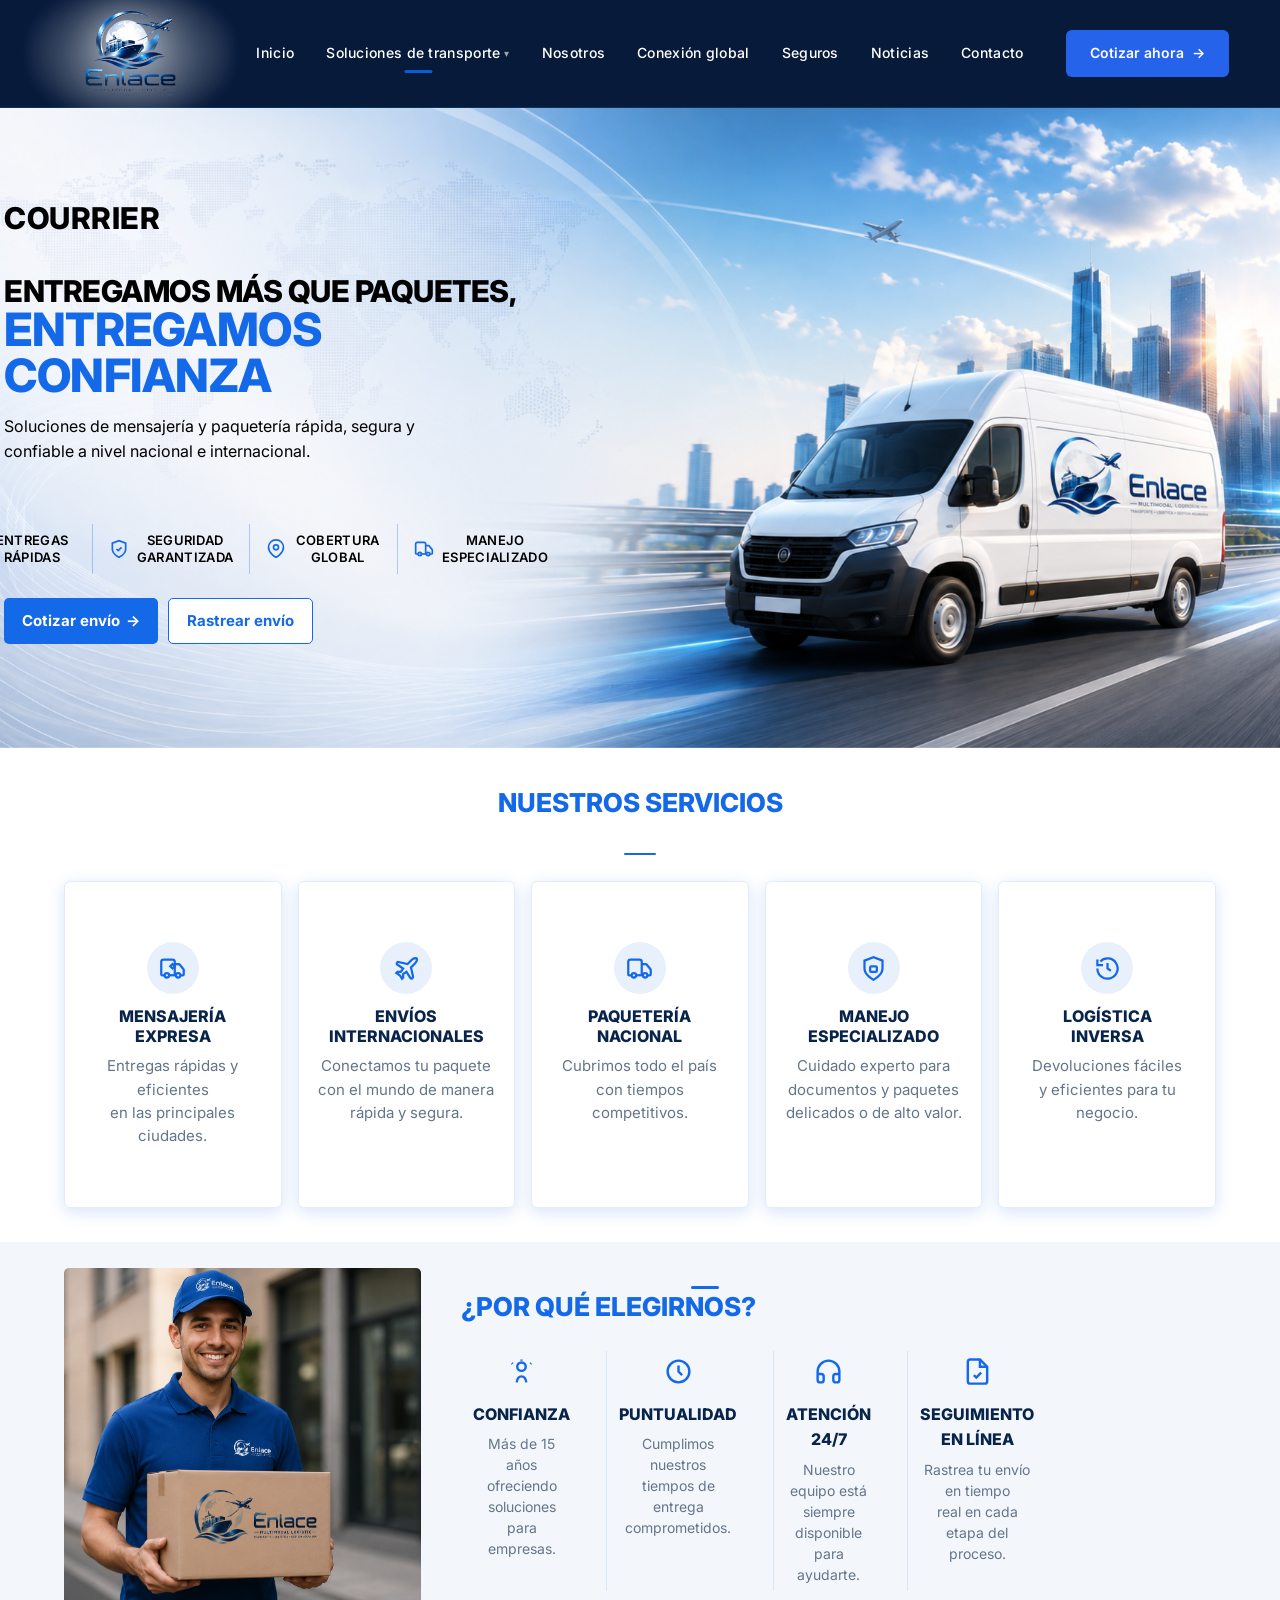
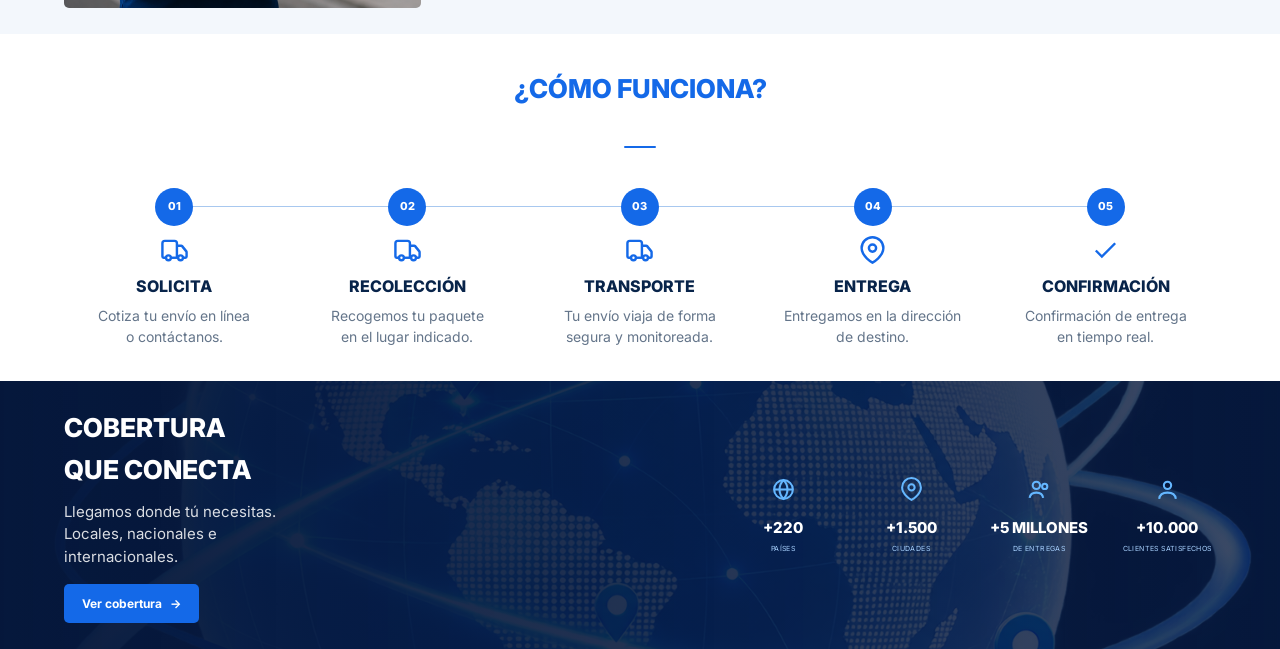
==== courrier.html @ 229e19ef "Sitio web Enlace Multimodal: paginas de servicios, seguros, noticias, navbar global" ====
﻿<!DOCTYPE html>
<html lang="es">
<head>
  <meta charset="UTF-8" />
  <meta name="viewport" content="width=device-width, initial-scale=1.0" />
  <meta name="description" content="Enlace Multimodal Logistics: Courrier y mensajería nacional e internacional. Entregas rápidas, seguras y confiables con cobertura global." />
  <title>Enlace Multimodal | Courrier</title>
  <link rel="preconnect" href="https://fonts.googleapis.com">
  <link rel="preconnect" href="https://fonts.gstatic.com" crossorigin>
  <link href="https://fonts.googleapis.com/css2?family=Inter:wght@400;500;600;700;800&display=swap" rel="stylesheet">
  <link rel="stylesheet" href="styles.css?v=52" />
  <link rel="icon" type="image/png" href="favicon.png" />
</head>
<body class="navbar-dark">

    <!-- NAVBAR -->
  <header class="navbar" id="navbar">
    <div class="nav-container">
      <a class="nav-brand" href="index.html">
          <img src="logo.png" alt="Enlace Multimodal Logistics" class="brand-logo" />
      </a>
      <nav class="nav-links">
        <a href="index.html">Inicio</a>
        <div class="nav-dropdown">
          <a href="javascript:void(0)" class="active">Soluciones de transporte <span class="arrow-down">▾</span></a>
          <div class="nav-dropdown-menu">
            <a href="transporte-aereo.html">Transporte Aéreo</a>
            <a href="transporte-terrestre.html">Transporte Terrestre</a>
            <a href="transporte-maritimo.html">Transporte Marítimo</a>
            <a href="transporte-otm.html">Transporte OTM</a>
            <a href="courrier.html">Courrier</a>
          </div>
        </div>
        <a href="nosotros.html">Nosotros</a>
        <a href="index.html#cobertura">Conexión global</a>
        <a href="seguros.html">Seguros</a>
        <a href="noticias.html">Noticias</a>
        <a href="index.html#contacto">Contacto</a>
      </nav>
      <a class="nav-cta" href="index.html#contacto">Cotizar ahora <span class="arrow-right">&rarr;</span></a>
      <button class="nav-toggle" aria-label="Menú" id="navToggle">
        <span></span><span></span><span></span>
      </button>
    </div>
  </header>

  <!-- MOBILE MENU -->
  <div class="mobile-menu" id="mobileMenu">
    <a href="index.html">Inicio</a>
    <a href="index.html#servicios">Soluciones de transporte</a>
    <a href="nosotros.html">Nosotros</a>
    <a href="index.html#cobertura">Conexión global</a>
    <a href="seguros.html">Seguros</a>
    <a href="noticias.html">Noticias</a>
    <a href="index.html#contacto">Contacto</a>
  </div>



  <main>

    <!-- HERO -->
    <section class="cr-hero">
      <div class="cr-hero-bg" aria-hidden="true">
        <img src="courrier.png" alt="" />
      </div>
      <div class="cr-hero-inner">
        <div class="cr-hero-content">
          <span class="cr-hero-eyebrow">COURRIER</span>
          <h1><span class="cr-hero-line1">ENTREGAMOS MÁS QUE PAQUETES,</span><span class="cr-hero-blue">ENTREGAMOS<br>CONFIANZA</span></h1>
          <p class="cr-hero-desc">Soluciones de mensajería y paquetería rápida, segura y confiable a nivel nacional e internacional.</p>
          <div class="cr-hero-benefits">
            <span class="cr-hero-benefit">
              <svg viewBox="0 0 24 24" fill="none" stroke="currentColor" stroke-width="2"><circle cx="12" cy="12" r="9"/><path d="M12 7v5l3 3"/></svg>
              ENTREGAS RÁPIDAS
            </span>
            <span class="cr-hero-benefit">
              <svg viewBox="0 0 24 24" fill="none" stroke="currentColor" stroke-width="2"><path d="M12 22s8-4 8-10V5l-8-3-8 3v7c0 6 8 10 8 10z"/><path d="M9 12l2 2 4-4"/></svg>
              SEGURIDAD GARANTIZADA
            </span>
            <span class="cr-hero-benefit">
              <svg viewBox="0 0 24 24" fill="none" stroke="currentColor" stroke-width="2"><path d="M21 10c0 7-9 12-9 12s-9-5-9-12a9 9 0 0 1 18 0z"/><circle cx="12" cy="10" r="3"/></svg>
              COBERTURA GLOBAL
            </span>
            <span class="cr-hero-benefit">
              <svg viewBox="0 0 24 24" fill="none" stroke="currentColor" stroke-width="2"><path d="M14 18V6a2 2 0 0 0-2-2H4a2 2 0 0 0-2 2v11a1 1 0 0 0 1 1h2"/><path d="M15 18H9"/><path d="M19 18h2a1 1 0 0 0 1-1v-3.65a1 1 0 0 0-.22-.624l-3.48-4.35A1 1 0 0 0 17.52 8H14"/><circle cx="17" cy="18" r="2"/><circle cx="7" cy="18" r="2"/></svg>
              MANEJO ESPECIALIZADO
            </span>
          </div>
          <div class="cr-hero-buttons">
            <a href="index.html#contacto" class="cr-btn cr-btn--solid">Cotizar envío <span>→</span></a>
            <a href="#contacto" class="cr-btn cr-btn--outline">Rastrear envío</a>
          </div>
        </div>
      </div>
    </section>

    <!-- NUESTROS SERVICIOS -->
    <section class="cr-services">
      <div class="cr-services-inner">
        <h2 class="cr-services-title">NUESTROS SERVICIOS</h2>
        <div class="cr-services-line"></div>
        <div class="cr-services-grid">
          <div class="cr-service">
            <span class="cr-service-icon"><svg viewBox="0 0 24 24" fill="none" stroke="currentColor" stroke-width="2"><path d="M14 18V6a2 2 0 0 0-2-2H4a2 2 0 0 0-2 2v11a1 1 0 0 0 1 1h2"/><path d="M15 18H9"/><path d="M19 18h2a1 1 0 0 0 1-1v-3.65a1 1 0 0 0-.22-.624l-3.48-4.35A1 1 0 0 0 17.52 8H14"/><circle cx="17" cy="18" r="2"/><circle cx="7" cy="18" r="2"/><path d="M12 8l2 2-2 2-2-2z"/></svg></span>
            <h3>MENSAJERÍA<br>EXPRESA</h3>
            <p>Entregas rápidas y eficientes<br>en las principales ciudades.</p>
          </div>
          <div class="cr-service">
            <span class="cr-service-icon"><svg viewBox="0 0 24 24" fill="none" stroke="currentColor" stroke-width="2"><path d="M17.8 19.2 16 11l3.5-3.5C21 6 21.5 4 21 3c-1-.5-3 0-4.5 1.5L13 8 4.8 6.2c-.5-.1-.9.1-1.1.5l-.3.5c-.2.5-.1 1 .3 1.3L9 12l-2 3H4l-1 1 3 2 2 3 1-1v-3l3-2 3.5 5.5c.3.4.8.5 1.3.3l.5-.2c.4-.3.6-.7.5-1.2z"/></svg></span>
            <h3>ENVÍOS<br>INTERNACIONALES</h3>
            <p>Conectamos tu paquete<br>con el mundo de manera<br>rápida y segura.</p>
          </div>
          <div class="cr-service">
            <span class="cr-service-icon"><svg viewBox="0 0 24 24" fill="none" stroke="currentColor" stroke-width="2"><path d="M14 18V6a2 2 0 0 0-2-2H4a2 2 0 0 0-2 2v11a1 1 0 0 0 1 1h2"/><path d="M15 18H9"/><path d="M19 18h2a1 1 0 0 0 1-1v-3.65a1 1 0 0 0-.22-.624l-3.48-4.35A1 1 0 0 0 17.52 8H14"/><circle cx="17" cy="18" r="2"/><circle cx="7" cy="18" r="2"/></svg></span>
            <h3>PAQUETERÍA<br>NACIONAL</h3>
            <p>Cubrimos todo el país<br>con tiempos competitivos.</p>
          </div>
          <div class="cr-service">
            <span class="cr-service-icon"><svg viewBox="0 0 24 24" fill="none" stroke="currentColor" stroke-width="2"><path d="M12 22s8-4 8-10V5l-8-3-8 3v7c0 6 8 10 8 10z"/><rect x="9" y="10" width="6" height="5" rx="1"/></svg></span>
            <h3>MANEJO<br>ESPECIALIZADO</h3>
            <p>Cuidado experto para<br>documentos y paquetes<br>delicados o de alto valor.</p>
          </div>
          <div class="cr-service">
            <span class="cr-service-icon"><svg viewBox="0 0 24 24" fill="none" stroke="currentColor" stroke-width="2"><path d="M3 12a9 9 0 1 0 2.6-6.3"/><polyline points="3 4 3 9 8 9"/><path d="M12 7v5l3 2"/></svg></span>
            <h3>LOGÍSTICA<br>INVERSA</h3>
            <p>Devoluciones fáciles<br>y eficientes para tu<br>negocio.</p>
          </div>
        </div>
      </div>
    </section>

    <!-- ¿POR QUÉ ELEGIRNOS? -->
    <section class="cr-why">
      <div class="cr-why-inner">
        <div class="cr-why-img" aria-hidden="true">
          <img src="courrier1.png" alt="" />
        </div>
        <div class="cr-why-right">
          <h2 class="cr-why-title">¿POR QUÉ ELEGIRNOS?</h2>
          <div class="cr-why-line"></div>
          <div class="cr-why-benefits">
            <div class="cr-why-benefit">
              <svg viewBox="0 0 24 24" fill="none" stroke="currentColor" stroke-width="2"><circle cx="12" cy="8" r="3.5"/><path d="M8 21c.5-3.5 2-5 4-5s3.5 1.5 4 5"/><path d="M12 2v1M4 5l.7.7M20 5l-.7.7"/></svg>
              <h3>CONFIANZA</h3>
              <p>Más de 15 años<br>ofreciendo soluciones<br>para empresas.</p>
            </div>
            <div class="cr-why-benefit">
              <svg viewBox="0 0 24 24" fill="none" stroke="currentColor" stroke-width="2"><circle cx="12" cy="12" r="9"/><path d="M12 7v5l3 3"/></svg>
              <h3>PUNTUALIDAD</h3>
              <p>Cumplimos nuestros<br>tiempos de entrega<br>comprometidos.</p>
            </div>
            <div class="cr-why-benefit">
              <svg viewBox="0 0 24 24" fill="none" stroke="currentColor" stroke-width="2"><path d="M3 14h3a2 2 0 0 1 2 2v3a2 2 0 0 1-2 2H5a2 2 0 0 1-2-2v-7a9 9 0 0 1 18 0v7a2 2 0 0 1-2 2h-1a2 2 0 0 1-2-2v-3a2 2 0 0 1 2-2h3"/></svg>
              <h3>ATENCIÓN 24/7</h3>
              <p>Nuestro equipo está<br>siempre disponible<br>para ayudarte.</p>
            </div>
            <div class="cr-why-benefit">
              <svg viewBox="0 0 24 24" fill="none" stroke="currentColor" stroke-width="2"><path d="M14 2H6a2 2 0 0 0-2 2v16a2 2 0 0 0 2 2h12a2 2 0 0 0 2-2V8z"/><polyline points="14 2 14 8 20 8"/><polyline points="9 15 11 17 15 13"/></svg>
              <h3>SEGUIMIENTO EN LÍNEA</h3>
              <p>Rastrea tu envío en tiempo<br>real en cada etapa del<br>proceso.</p>
            </div>
          </div>
        </div>
      </div>
    </section>

    <!-- ¿CÓMO FUNCIONA? -->
    <section class="cr-process">
      <div class="cr-process-inner">
        <h2 class="cr-process-title">¿CÓMO FUNCIONA?</h2>
        <div class="cr-process-line"></div>
        <div class="cr-process-track">
          <div class="cr-process-step">
            <span class="cr-step-num">01</span>
            <span class="cr-step-icon"><svg viewBox="0 0 24 24" fill="none" stroke="currentColor" stroke-width="2"><path d="M14 18V6a2 2 0 0 0-2-2H4a2 2 0 0 0-2 2v11a1 1 0 0 0 1 1h2"/><path d="M15 18H9"/><path d="M19 18h2a1 1 0 0 0 1-1v-3.65a1 1 0 0 0-.22-.624l-3.48-4.35A1 1 0 0 0 17.52 8H14"/><circle cx="17" cy="18" r="2"/><circle cx="7" cy="18" r="2"/></svg></span>
            <h3>SOLICITA</h3>
            <p>Cotiza tu envío en línea<br>o contáctanos.</p>
          </div>
          <div class="cr-process-step">
            <span class="cr-step-num">02</span>
            <span class="cr-step-icon"><svg viewBox="0 0 24 24" fill="none" stroke="currentColor" stroke-width="2"><path d="M14 18V6a2 2 0 0 0-2-2H4a2 2 0 0 0-2 2v11a1 1 0 0 0 1 1h2"/><path d="M15 18H9"/><path d="M19 18h2a1 1 0 0 0 1-1v-3.65a1 1 0 0 0-.22-.624l-3.48-4.35A1 1 0 0 0 17.52 8H14"/><circle cx="17" cy="18" r="2"/><circle cx="7" cy="18" r="2"/></svg></span>
            <h3>RECOLECCIÓN</h3>
            <p>Recogemos tu paquete<br>en el lugar indicado.</p>
          </div>
          <div class="cr-process-step">
            <span class="cr-step-num">03</span>
            <span class="cr-step-icon"><svg viewBox="0 0 24 24" fill="none" stroke="currentColor" stroke-width="2"><path d="M14 18V6a2 2 0 0 0-2-2H4a2 2 0 0 0-2 2v11a1 1 0 0 0 1 1h2"/><path d="M15 18H9"/><path d="M19 18h2a1 1 0 0 0 1-1v-3.65a1 1 0 0 0-.22-.624l-3.48-4.35A1 1 0 0 0 17.52 8H14"/><circle cx="17" cy="18" r="2"/><circle cx="7" cy="18" r="2"/></svg></span>
            <h3>TRANSPORTE</h3>
            <p>Tu envío viaja de forma<br>segura y monitoreada.</p>
          </div>
          <div class="cr-process-step">
            <span class="cr-step-num">04</span>
            <span class="cr-step-icon"><svg viewBox="0 0 24 24" fill="none" stroke="currentColor" stroke-width="2"><path d="M21 10c0 7-9 12-9 12s-9-5-9-12a9 9 0 0 1 18 0z"/><circle cx="12" cy="10" r="3"/></svg></span>
            <h3>ENTREGA</h3>
            <p>Entregamos en la dirección<br>de destino.</p>
          </div>
          <div class="cr-process-step">
            <span class="cr-step-num">05</span>
            <span class="cr-step-icon"><svg viewBox="0 0 24 24" fill="none" stroke="currentColor" stroke-width="2"><polyline points="20 6 9 17 4 12"/></svg></span>
            <h3>CONFIRMACIÓN</h3>
            <p>Confirmación de entrega<br>en tiempo real.</p>
          </div>
        </div>
      </div>
    </section>

    <!-- COBERTURA QUE CONECTA -->
    <section class="cr-coverage" id="cobertura">
      <div class="cr-coverage-bg" aria-hidden="true">
        <img src="Mundo.png" alt="" />
      </div>
      <div class="cr-coverage-inner">
        <div class="cr-coverage-left">
          <h2>COBERTURA<br>QUE CONECTA</h2>
          <p>Llegamos donde tú necesitas. Locales, nacionales e internacionales.</p>
          <a class="cr-coverage-btn" href="index.html#contacto">Ver cobertura <span>→</span></a>
        </div>
        <div class="cr-coverage-stats">
          <div class="cr-stat">
            <svg viewBox="0 0 24 24" fill="none" stroke="currentColor" stroke-width="2"><circle cx="12" cy="12" r="9"/><path d="M3 12h18"/><path d="M12 3c2.5 2.5 3.8 5.7 3.8 9s-1.3 6.5-3.8 9c-2.5-2.5-3.8-5.7-3.8-9S9.5 5.5 12 3z"/></svg>
            <strong>+220</strong>
            <span>PAÍSES</span>
          </div>
          <div class="cr-stat">
            <svg viewBox="0 0 24 24" fill="none" stroke="currentColor" stroke-width="2"><path d="M21 10c0 7-9 12-9 12s-9-5-9-12a9 9 0 0 1 18 0z"/><circle cx="12" cy="10" r="3"/></svg>
            <strong>+1.500</strong>
            <span>CIUDADES</span>
          </div>
          <div class="cr-stat">
            <svg viewBox="0 0 24 24" fill="none" stroke="currentColor" stroke-width="2"><circle cx="9" cy="8" r="3.5"/><circle cx="17" cy="9" r="2.5"/><path d="M2.5 20c.5-3.5 3-5 6.5-5s6 1.5 6.5 5"/></svg>
            <strong>+5 MILLONES</strong>
            <span>DE ENTREGAS</span>
          </div>
          <div class="cr-stat">
            <svg viewBox="0 0 24 24" fill="none" stroke="currentColor" stroke-width="2"><circle cx="12" cy="8" r="3.5"/><path d="M4 21c.5-4 4-6 8-6s7.5 2 8 6"/></svg>
            <strong>+10.000</strong>
            <span>CLIENTES SATISFECHOS</span>
          </div>
        </div>
      </div>
    </section>

  </main>

  <script src="script.js"></script>
</body>
</html>
---- styles.css ----
﻿/* ============================================
   ENLACE MULTIMODAL - PREMIUM LOGISTICS DESIGN
   ============================================ */

:root {
  --navy: #0a192f;
  --navy-light: #112240;
  --blue: #2563eb;
  --blue-hover: #1d4ed8;
  --blue-light: #3b82f6;
  --cyan: #22d3ee;
  --white: #ffffff;
  --gray-50: #f8fafc;
  --gray-100: #f1f5f9;
  --gray-200: #e2e8f0;
  --gray-300: #cbd5e1;
  --gray-400: #94a3b8;
  --gray-500: #64748b;
  --gray-600: #475569;
  --gray-700: #334155;
  --gray-800: #1e293b;
  --gray-900: #0f172a;
  --shadow-sm: 0 1px 2px rgba(0,0,0,0.05);
  --shadow-md: 0 4px 6px -1px rgba(0,0,0,0.1), 0 2px 4px -2px rgba(0,0,0,0.1);
  --shadow-lg: 0 10px 15px -3px rgba(0,0,0,0.1), 0 4px 6px -4px rgba(0,0,0,0.1);
  --shadow-xl: 0 20px 25px -5px rgba(0,0,0,0.1), 0 8px 10px -6px rgba(0,0,0,0.1);
  --radius: 8px;
  --radius-lg: 12px;
  --radius-xl: 16px;
}

/* RESET */
*, *::before, *::after { box-sizing: border-box; margin: 0; padding: 0; }
html { scroll-behavior: smooth; }
body {
  font-family: 'Inter', -apple-system, BlinkMacSystemFont, sans-serif;
  color: var(--gray-800);
  background: var(--white);
  line-height: 1.6;
  -webkit-font-smoothing: antialiased;
}
img { max-width: 100%; height: auto; display: block; }
a { text-decoration: none; color: inherit; }
ul { list-style: none; }

.container {
  width: min(1200px, calc(100% - 48px));
  margin: 0 auto;
}

/* ============================================
   NAVBAR
   ============================================ */
.navbar {
  position: relative;
  z-index: 1000;
  background: rgba(255, 255, 255, 0.01);
  -webkit-backdrop-filter: blur(12px);
  backdrop-filter: blur(12px);
  border-bottom: 1px solid rgba(24, 191, 255, 0.16);
}
.nav-container {
  display: flex;
  align-items: center;
  justify-content: flex-end;
  height: auto;
  padding: 0 4vw;
  position: relative;
}
.nav-brand {
  margin-right: auto;
  position: relative;
  display: flex;
  align-items: center;
  gap: 10px;
  color: var(--white);
}
/* Halo claro detrás del logo para separarlo del fondo */
.nav-brand::before {
  content: '';
  position: absolute;
  left: 50%;
  top: 50%;
  transform: translate(-50%, -50%);
  width: 130%;
  height: 130%;
  background: radial-gradient(ellipse at center, rgba(255, 255, 255, 0.5), rgba(255, 255, 255, 0.15) 55%, transparent 75%);
  filter: blur(4px);
  pointer-events: none;
  z-index: 0;
}
.nav-brand img {
  position: relative;
  z-index: 1;
}
.brand-icon { width: 36px; height: 36px; }
.brand-logo {
  width: 160px;
  height: auto;
  object-fit: contain;
  filter: drop-shadow(0 0 18px rgba(255, 255, 255, 0.55));
}
.brand-text { display: flex; flex-direction: column; }
.brand-name {
  font-size: 20px;
  font-weight: 800;
  letter-spacing: 1px;
  line-height: 1.1;
}
.brand-sub {
  font-size: 8px;
  letter-spacing: 2px;
  color: var(--gray-400);
  text-transform: uppercase;
}
.nav-links {
  position: absolute;
  left: 50%;
  transform: translateX(-50%);
  display: flex;
  align-items: center;
gap: 32px;
}
.nav-links a {
  color: #FFFFFF;
  font-size: 14px;
  font-weight: 500;
  transition: color 0.3s;
  display: flex;
  align-items: center;
  gap: 4px;
  letter-spacing: 0.3px;
  white-space: nowrap;
}
.nav-links a:hover { color: #18BFFF; }
.nav-links a.active {
  color: #075FD8;
  position: relative;
}
.nav-links a.active::after {
  content: '';
  position: absolute;
  left: 50%;
  bottom: -8px;
  transform: translateX(-50%);
  width: 28px;
  height: 3px;
  background: #075FD8;
  border-radius: 999px;
}
.arrow-down { font-size: 10px; opacity: 0.6; }

/* Dropdown Soluciones de transporte */
.nav-dropdown {
  position: relative;
}
.nav-dropdown > a {
  color: #FFFFFF;
  font-size: 14px;
  font-weight: 500;
  transition: color 0.3s;
  display: flex;
  align-items: center;
  gap: 4px;
  letter-spacing: 0.3px;
  cursor: pointer;
  white-space: nowrap;
}
.nav-dropdown > a:hover { color: #18BFFF; }
.nav-dropdown-menu {
  position: absolute;
  top: calc(100% + 12px);
  left: 50%;
  transform: translateX(-50%) translateY(6px);
  min-width: 210px;
  background: rgba(7, 26, 58, 0.97);
  -webkit-backdrop-filter: blur(10px);
  backdrop-filter: blur(10px);
  border: 1px solid rgba(24, 191, 255, 0.2);
  border-radius: 12px;
  padding: 8px;
  box-shadow: 0 18px 40px rgba(0, 0, 0, 0.35);
  opacity: 0;
  visibility: hidden;
  transition: opacity 0.25s ease, transform 0.25s ease, visibility 0.25s;
  z-index: 1001;
}
.nav-dropdown-menu a {
  display: block;
  color: #FFFFFF;
  font-size: 13px;
  font-weight: 500;
  padding: 10px 14px;
  border-radius: 8px;
  letter-spacing: 0.3px;
  transition: background 0.2s, color 0.2s, padding-left 0.2s;
  white-space: nowrap;
}
.nav-dropdown-menu a:hover {
  background: rgba(24, 191, 255, 0.14);
  color: #FFFFFF;
  padding-left: 18px;
}
.nav-dropdown:hover .nav-dropdown-menu,
.nav-dropdown:focus-within .nav-dropdown-menu,
.nav-dropdown.open .nav-dropdown-menu {
  opacity: 1;
  visibility: visible;
  transform: translateX(-50%) translateY(0);
}
.nav-cta {
  display: inline-flex;
  align-items: center;
  gap: 8px;
  background: var(--blue);
  color: var(--white);
  padding: 12px 24px;
  border-radius: 6px;
  font-size: 14px;
  font-weight: 600;
  transition: background 0.3s, transform 0.3s;
}
.nav-cta:hover {
  background: var(--blue-hover);
  transform: translateY(-1px);
}
.arrow-right { transition: transform 0.3s; }
.nav-cta:hover .arrow-right { transform: translateX(3px); }
.nav-toggle {
  display: none;
  flex-direction: column;
  gap: 5px;
  background: none;
  border: none;
  cursor: pointer;
  padding: 4px;
}
.nav-toggle span {
  width: 24px;
  height: 2px;
  background: var(--white);
  border-radius: 2px;
  transition: 0.3s;
}

/* Navbar con textos oscuros (páginas hijas) */
body.navbar-light .nav-links a { color: #071C43; }
body.navbar-light .nav-links a:hover { color: #2563EB; }
body.navbar-light .nav-toggle span { background: #071C43; }
body.navbar-light .nav-dropdown-menu a { color: #071C43; }
body.navbar-light .nav-dropdown-menu a:hover { background: #F1F7FF; color: #2563EB; }

/* Navbar azul oscuro (héroes con imagen) */
body.navbar-dark .navbar { background: #071A3A; }
body.navbar-dark .nav-links a { color: #FFFFFF; }
body.navbar-dark .nav-links a:hover { color: #18BFFF; }
body.navbar-dark .nav-toggle span { background: #FFFFFF; }
body.navbar-dark .nav-dropdown-menu { background: #0B2550; }
body.navbar-dark .nav-dropdown-menu a { color: #FFFFFF; }
body.navbar-dark .nav-dropdown-menu a:hover { background: #0D2E63; color: #18BFFF; }

.mobile-menu {
  display: none;
  position: fixed;
  top: 200px;
  left: 0;
  right: 0;
  background: var(--navy);
  padding: 20px;
  z-index: 999;
  flex-direction: column;
  gap: 16px;
  box-shadow: 0 10px 30px rgba(0,0,0,0.3);
}
.mobile-menu.open { display: flex; }
.mobile-menu a {
  color: rgba(255,255,255,0.85);
  font-size: 15px;
  font-weight: 500;
  padding: 8px 0;
  border-bottom: 1px solid rgba(255,255,255,0.1);
}
.mobile-menu a:hover { color: var(--white); }
.mobile-cta {
  background: var(--blue) !important;
  color: var(--white) !important;
  text-align: center;
  padding: 12px !important;
  border-radius: 6px;
  border: none !important;
  margin-top: 8px;
}

/* ============================================
   HERO
   ============================================ */
.hero {
  position: relative;
  min-height: 100vh;
  display: flex;
  flex-direction: column;
  justify-content: flex-end;
  overflow: hidden;
  margin-top: -145px;
}
.hero-bg {
  position: absolute;
  inset: 0;
  overflow: hidden;
  background: #0a192f;
}
/* Carrusel de fondos con crossfade + zoom sutil (Ken Burns) */
.hero-slide {
  position: absolute;
  inset: 0;
  background-size: cover;
  background-position: center 60%;
  opacity: 0;
  animation: heroSlide 7.5s linear infinite;
}
.hero-slide--1 {
  background-image: url('fondo.png');
  animation-delay: 0s;
}
.hero-slide--2 {
  background-image: url('carrusel1.png');
  animation-delay: 2.5s;
}
.hero-slide--3 {
  background-image: url('carrusel2.png');
  animation-delay: 5s;
}
/* Capa de transparencia azul navy sobre las imágenes del carrusel */
.hero-slide::after {
  content: '';
  position: absolute;
  inset: 0;
  background: rgba(10, 25, 47, 0.15);
}
/* Cada slide: fade in, se mantiene, zoom lento, fade out */
@keyframes heroSlide {
  0%   { opacity: 0; }
  10%  { opacity: 1; }
  25%  { opacity: 1; }
  33%  { opacity: 0; }
  100% { opacity: 0; }
}
.hero-overlay {
  position: absolute;
  inset: 0;
  background: linear-gradient(180deg, rgba(16,70,160,0.05) 0%, rgba(16,70,160,0.1) 45%, rgba(16,70,160,0.22) 100%);
}
/* Gradiente superior: da contraste al header/logo y se desvanece sin oscurecer el resto */
.hero-overlay::after {
  content: '';
  position: absolute;
  inset: 0;
  background: linear-gradient(
    to bottom,
    rgba(16, 70, 160, 0.4) 0%,
    rgba(16, 70, 160, 0.16) 45%,
    transparent 100%
  );
}
.hero-content {
  position: relative;
  z-index: 2;
  padding-top: 120px;
  padding-bottom: 180px;
  max-width: 600px;
  margin-left: 0;
  padding-left: 0;
}
.hero .container {
  margin-left: 0;
  margin-right: auto;
  padding-left: 60px;
}
.hero-tag {
  display: inline-block;
  font-size: 16px;
  font-weight: 800;
  letter-spacing: 3px;
  color: var(--cyan);
  text-transform: uppercase;
  margin-bottom: 20px;
}
.hero h1 {
  font-size: clamp(44px, 6vw, 68px);
  font-weight: 800;
  color: var(--white);
  line-height: 1.05;
  letter-spacing: -2px;
  margin-bottom: 20px;
}
.hero-desc {
  font-size: 16px;
  color: rgba(255,255,255,0.8);
  line-height: 1.6;
  margin-bottom: 32px;
  max-width: 480px;
}
.hero-buttons {
  display: flex;
  gap: 16px;
  flex-wrap: wrap;
}

/* BUTTONS */
.btn {
  display: inline-flex;
  align-items: center;
  gap: 10px;
  padding: 14px 28px;
  border-radius: 6px;
  font-size: 14px;
  font-weight: 600;
  border: none;
  cursor: pointer;
  transition: all 0.3s;
}
.btn-primary {
  background: var(--blue);
  color: var(--white);
}
.btn-primary:hover {
  background: var(--blue-hover);
  transform: translateY(-2px);
  box-shadow: 0 8px 20px rgba(37,99,235,0.35);
}
.btn-outline-white {
  background: transparent;
  color: var(--white);
  border: 1.5px solid rgba(255,255,255,0.4);
}
.btn-outline-white:hover {
  background: rgba(255,255,255,0.1);
  border-color: rgba(255,255,255,0.7);
}
.btn-full { width: 100%; justify-content: center; }
.btn span { transition: transform 0.3s; }
.btn:hover span { transform: translateX(4px); }

/* TRUST BAR */
.trust-bar {
  position: absolute;
  bottom: 0;
  left: 50%;
  transform: translateX(-50%);
  z-index: 3;
  width: 100%;
  max-width: 1200px;
  padding: 0 24px;
}
.trust-container {
  display: grid;
  grid-template-columns: repeat(4, 1fr);
  background: rgba(10, 25, 47, 0.9);
  border-radius: var(--radius-lg);
  padding: 24px 40px;
  border: 2px solid rgba(34, 211, 238, 0.35);
  backdrop-filter: blur(10px);
  box-shadow: 0 16px 48px rgba(34, 211, 238, 0.16), 0 6px 22px rgba(0, 0, 0, 0.4);
}
.trust-item {
  display: flex;
  align-items: center;
  justify-content: center;
  gap: 14px;
  padding: 8px 0;
}
.trust-item:not(:last-child) {
  border-right: 1px solid rgba(255,255,255,0.15);
  padding-right: 24px;
}
.trust-icon {
  width: 44px;
  height: 44px;
  min-width: 44px;
  border-radius: 50%;
  background: rgba(37,99,235,0.2);
  display: flex;
  align-items: center;
  justify-content: center;
  color: var(--blue-light);
}
.trust-icon svg { width: 25px; height: 25px; }
.trust-item strong {
  display: block;
  color: var(--white);
  font-size: 13px;
  font-weight: 600;
}
.trust-item span {
  display: block;
  color: var(--gray-400);
  font-size: 11px;
  margin-top: 2px;
}

/* ============================================
   SERVICES
   ============================================ */
.services {
  padding: 56px 0 88px;
  background: var(--white);
}
.services-container {
  max-width: 1520px;
  margin: 0 auto;
  padding: 0 40px;
  display: grid;
  grid-template-columns: 30% 70%;
  gap: 48px;
  align-items: start;
}

/* ===== BLOQUE IZQUIERDO ===== */
.services-intro {
  position: relative;
  padding-top: 0;
}
.svc-tag {
  display: inline-flex;
  align-items: center;
  gap: 14px;
  font-size: 14px;
  font-weight: 800;
  letter-spacing: 2px;
  color: #1557E8;
  text-transform: uppercase;
  margin-bottom: 16px;
}
.svc-dots {
  display: inline-flex;
  gap: 5px;
}
.svc-dots::before,
.svc-dots::after {
  content: '';
  width: 5px;
  height: 5px;
  border-radius: 50%;
  background: #1557E8;
}
.svc-dots::before {
  box-shadow: 12px 0 0 #70B7FF, 24px 0 0 #1557E8;
}
.svc-title {
  font-size: clamp(32px, 2.8vw, 42px);
  font-weight: 800;
  line-height: 1.08;
  letter-spacing: -1px;
  margin-bottom: 16px;
}
.svc-title .svc-line-1,
.svc-title .svc-line-3 { color: #0B1F41; display: block; }
.svc-title .svc-line-2 { color: #1D5FFF; display: block; }
.svc-rule {
  width: 52px;
  height: 4px;
  border-radius: 3px;
  background: linear-gradient(90deg, #1D5FFF, #70B7FF);
  box-shadow: 0 2px 10px rgba(29,95,255,0.35);
  margin-bottom: 20px;
}
.svc-desc {
  font-size: 15px;
  line-height: 1.6;
  color: #64748B;
  max-width: 400px;
  margin-bottom: 24px;
}
.svc-cta {
  display: inline-flex;
  align-items: center;
  gap: 14px;
  color: #1D5FFF;
  font-size: 16px;
  font-weight: 700;
}
.svc-cta-circle {
  width: 44px;
  height: 44px;
  border-radius: 50%;
  background: #1D5FFF;
  color: #fff;
  display: inline-flex;
  align-items: center;
  justify-content: center;
  transition: transform 0.3s, box-shadow 0.3s;
}
.svc-cta-circle svg {
  width: 20px;
  height: 20px;
  transition: transform 0.3s;
}
.svc-cta:hover .svc-cta-circle {
  transform: scale(1.06);
  box-shadow: 0 6px 16px rgba(29,95,255,0.35);
}
.svc-cta:hover .svc-cta-circle svg {
  transform: translateX(3px);
}
.svc-globe {
  position: absolute;
  left: 90px;
  top: 350px;
  width: 350px;
  z-index: 1;
  pointer-events: none;
  opacity: 0;
  transform: translateY(15px) scale(0.97);
  transition: opacity 1.2s ease, transform 1.2s ease;
}
.svc-globe svg,
.svc-globe img {
  display: block;
  width: 100%;
  height: auto;
}
.svc-globe img {
  opacity: 0.4;
}
.svc-globe .m-rings {
  position: absolute;
  inset: 0;
  width: 100%;
  height: 100%;
  opacity: 1;
  pointer-events: none;
}
.m-ring {
  transform-origin: 768px 512px;
  animation: mRingSpin 12s linear infinite;
}
.m-ring-2 {
  animation-duration: 18s;
  animation-direction: reverse;
}
.m-ring-3 {
  animation-duration: 8s;
}
@keyframes mRingSpin {
  from { transform: rotate(0deg); }
  to { transform: rotate(360deg); }
}
.services-intro.visible .svc-globe {
  opacity: 1;
  transform: translateY(0) scale(1);
}
.services-intro > :not(.svc-globe) {
  position: relative;
  z-index: 2;
}
.sgeo-orbit-light {
  stroke-dasharray: 220 460;
  animation: sgeoOrbit 7s linear infinite;
}
@keyframes sgeoOrbit {
  to { stroke-dashoffset: -680; }
}
.sgeo-marker {
  animation: sgeoPulse 3.2s ease-in-out infinite;
  transform-origin: center;
}
.sgeo-marker-2 { animation-delay: 1s; }
.sgeo-marker-3 { animation-delay: 2s; }
@keyframes sgeoPulse {
  0%, 100% { opacity: 1; transform: scale(1); }
  50% { opacity: 0.6; transform: scale(1.08); }
}

/* ===== TARJETAS ===== */
.services-grid {
  display: grid;
  grid-template-columns: repeat(3, 1fr);
  gap: 26px;
  align-items: stretch;
}
.service-card {
  background: var(--white);
  border-radius: 20px;
  overflow: hidden;
  border: 1px solid rgba(15, 23, 42, 0.06);
  box-shadow: 0 12px 30px rgba(11, 31, 65, 0.06), 0 4px 12px rgba(29,95,255,0.06), 0 18px 40px rgba(34, 211, 238, 0.14);
  position: relative;
  display: flex;
  flex-direction: column;
  height: 520px;
  transition: transform 0.3s, box-shadow 0.3s;
}
.service-card::after {
  content: '';
  position: absolute;
  left: 0;
  right: 0;
  bottom: 0;
  height: 4px;
  background: linear-gradient(90deg, #1D5FFF, #70B7FF);
  opacity: 0.7;
}
.service-card:hover {
  transform: translateY(-7px);
  box-shadow: 0 20px 45px rgba(11, 31, 65, 0.1), 0 8px 20px rgba(29,95,255,0.12), 0 24px 50px rgba(34, 211, 238, 0.22);
}
.service-card-img {
  height: 170px;
  position: relative;
  border-radius: 20px 20px 0 0;
  flex-shrink: 0;
}
.service-card-img::after {
  content: '';
  position: absolute;
  inset: 0;
  background: linear-gradient(180deg, rgba(11,31,65,0) 50%, rgba(11,31,65,0.25) 100%);
}
.service-card-img img {
  width: 100%;
  height: 100%;
  object-fit: cover;
  transition: transform 0.5s;
  background: linear-gradient(135deg, #1e3a5f 0%, #0a192f 100%);
}
.service-card:hover .service-card-img img {
  transform: scale(1.035);
}
.service-card-icon {
  position: absolute;
  left: 22px;
  bottom: -28px;
  width: 60px;
  height: 60px;
  background: #1D5FFF;
  border-radius: 14px;
  display: flex;
  align-items: center;
  justify-content: center;
  color: var(--white);
  z-index: 3;
  box-shadow: 0 8px 20px rgba(29,95,255,0.35);
  transition: transform 0.3s, box-shadow 0.3s;
}
.service-card-icon::before {
  content: '';
  position: absolute;
  inset: -10px;
  border-radius: 22px;
  border: 1px solid rgba(112,183,255,0.4);
  background: radial-gradient(circle at center, rgba(112,183,255,0.12), transparent 70%);
}
.service-card:hover .service-card-icon {
  transform: translateY(-3px) scale(1.03);
  box-shadow: 0 12px 26px rgba(29,95,255,0.45);
}
.service-card-icon svg { width: 35px; height: 35px; position: relative; z-index: 1; }
.service-card-body {
  padding: 40px 24px 0;
  display: flex;
  flex-direction: column;
  flex: 1;
}
.service-card-body h3 {
  font-size: 20px;
  font-weight: 700;
  color: #0B1F41;
  margin-bottom: 8px;
}
.svc-card-rule {
  width: 34px;
  height: 3px;
  border-radius: 2px;
  background: #1D5FFF;
  margin-bottom: 10px;
}
.service-card-body p {
  font-size: 13px;
  color: #64748B;
  line-height: 1.5;
  flex: 1;
}
.svc-card-cta {
  margin-top: 12px;
  padding-bottom: 18px;
}
.svc-card-links {
  display: flex;
  flex-direction: column;
  gap: 0;
  margin-top: 4px;
}
.svc-card-links a {
  display: block;
  padding: 10px 0;
  color: #071C43;
  font-size: 13px;
  font-weight: 600;
  text-decoration: none;
  border-bottom: 1px solid #E5E9F0;
  transition: color 0.2s, padding-left 0.2s;
}
.svc-card-links a:last-child { border-bottom: none; }
.svc-card-links a:hover {
  color: #2563EB;
  padding-left: 6px;
}
.svc-card-links a::before {
  content: '→';
  margin-right: 8px;
  opacity: 0;
  transition: opacity 0.2s;
}
.svc-card-links a:hover::before { opacity: 1; }
.svc-card-cta a {
  display: inline-flex;
  align-items: center;
  gap: 12px;
  color: #1D5FFF;
  font-size: 16px;
  font-weight: 700;
}
.svc-card-cta-circle {
  width: 38px;
  height: 38px;
  border-radius: 50%;
  background: rgba(29,95,255,0.12);
  color: #1D5FFF;
  display: inline-flex;
  align-items: center;
  justify-content: center;
  transition: transform 0.3s, background 0.3s;
}
.svc-card-cta-circle svg {
  width: 17px;
  height: 17px;
  transition: transform 0.3s;
}
.svc-card-cta a:hover .svc-card-cta-circle {
  transform: scale(1.05);
}
.svc-card-cta a:hover .svc-card-cta-circle svg {
  transform: translateX(3px);
}

/* ===== ENTRADA AL VIEWPORT ===== */
.services-intro,
.service-card {
  opacity: 0;
  transform: translateY(30px);
  transition: opacity 0.8s cubic-bezier(0.22,1,0.36,1), transform 0.8s cubic-bezier(0.22,1,0.36,1);
}
.services-intro.visible,
.service-card.visible {
  opacity: 1;
  transform: translateY(0);
}
.services-intro.visible { transition-delay: 0.05s; }
.service-card:nth-child(1).visible { transition-delay: 0.1s; }
.service-card:nth-child(2).visible { transition-delay: 0.22s; }
.service-card:nth-child(3).visible { transition-delay: 0.34s; }

/* ============================================
   WHY US / STATS
   ============================================ */
.why-us {
  background: #050914;
  padding: 80px 0;
  position: relative;
  overflow: hidden;
}
/* Capa de fondo: integra la imagen logística al escenario */
.why-us-bg {
  position: absolute;
  top: 0;
  left: 0;
  right: 0;
  bottom: 0;
  z-index: 0;
  overflow: hidden;
  pointer-events: none;
}
/* Capa de fondo: integra la imagen logística al escenario */
.why-us-image {
  position: absolute;
  bottom: 0;
  right: 0;
  width: 72%;
  max-width: 980px;
  opacity: 0.85;
}
.why-us-image img {
  display: block;
  width: 100%;
  height: auto;
  -webkit-mask-image: linear-gradient(
    to left,
    black 0%,
    black 30%,
    rgba(0,0,0,0.4) 62%,
    transparent 88%
  );
  mask-image: linear-gradient(
    to left,
    black 0%,
    black 30%,
    rgba(0,0,0,0.4) 62%,
    transparent 88%
  );
  -webkit-mask-composite: source-in;
  mask-composite: intersect;
}

/* Integración del mapa con el fondo navy (máscaras + degradados) */
.why-us-image::after {
  content: '';
  position: absolute;
  inset: 0;
  background: linear-gradient(
    to bottom,
    rgba(5,9,20,0.25) 0%,
    rgba(5,9,20,0.12) 10%,
    rgba(5,9,20,0) 28%,
    rgba(5,9,20,0) 48%,
    rgba(5,9,20,0.18) 85%,
    rgba(5,9,20,0.3) 100%
  );
}

/* Efecto de profundidad: resplandor suave sobre la escena */
.why-us-bg::before {
  content: '';
  position: absolute;
  inset: 0;
  background: radial-gradient(ellipse at 78% 88%, rgba(34,211,238,0.10), transparent 55%),
              radial-gradient(ellipse at 70% 62%, rgba(37,99,235,0.08), transparent 62%);
  animation: sceneGlow 7s ease-in-out infinite;
}
@keyframes sceneGlow {
  0%, 100% { opacity: 0.7; }
  50% { opacity: 1; }
}
.why-us-inner {
  position: relative;
  z-index: 1;
  display: grid;
  grid-template-columns: 1fr 1fr;
  gap: 40px;
  align-items: flex-start;
  max-width: 1160px;
  margin: 0 auto;
  padding-left: 0;
}
.why-us-left {
  max-width: 520px;
  padding-left: 0;
}
.section-tag-line {
  display: flex;
  align-items: center;
  gap: 12px;
  margin-bottom: 20px;
}
.why-tag {
  color: #22d3ee;
  font-weight: 800;
  letter-spacing: 2px;
  text-transform: uppercase;
  font-size: 14px;
}
.tag-line {
  flex: 1;
  height: 1px;
  background: linear-gradient(90deg, var(--cyan), transparent);
  max-width: 120px;
}
.why-us h2 {
  color: var(--white);
  font-size: clamp(32px, 4vw, 44px);
  font-weight: 800;
  line-height: 1.1;
  margin-bottom: 16px;
  letter-spacing: -1px;
}
.why-us h2 .highlight {
  color: var(--cyan);
}
.curved-line {
  width: 100px;
  height: 4px;
  background: linear-gradient(90deg, var(--cyan), var(--blue));
  border-radius: 2px;
  margin-bottom: 20px;
}
.why-us-desc {
  color: rgba(255,255,255,0.75);
  font-size: 15px;
  line-height: 1.7;
  margin-bottom: 36px;
  max-width: 450px;
}
.features-list {
  display: flex;
  flex-direction: column;
  gap: 16px;
}
.feature-item {
  display: flex;
  align-items: center;
  gap: 16px;
  padding: 8px 0;
}
.feature-icon {
  width: 44px;
  height: 44px;
  min-width: 44px;
  border-radius: 50%;
  background: rgba(34,211,238,0.1);
  border: 1px solid rgba(34,211,238,0.3);
  display: flex;
  align-items: center;
  justify-content: center;
  color: var(--cyan);
}
.feature-icon svg {
  width: 23px;
  height: 23px;
}
.feature-text {
  flex: 1;
}
.feature-text h4 {
  color: var(--white);
  font-size: 14px;
  font-weight: 700;
  margin-bottom: 3px;
}
.feature-text p {
  color: rgba(255,255,255,0.55);
  font-size: 12px;
  line-height: 1.5;
  margin: 0;
}
.feature-check {
  color: var(--cyan);
  font-size: 18px;
  font-weight: 700;
}
.why-us-right {
  display: flex;
  flex-direction: column;
  align-items: center;
  justify-content: center;
  gap: 24px;
  position: relative;
}
/* Glow de conexión entre tarjetas y el mapa (detrás, sutil) */
.why-us-right::after {
  content: '';
  position: absolute;
  left: 10%;
  right: 10%;
  bottom: -24px;
  height: 70px;
  background: radial-gradient(ellipse at center, rgba(34,211,238,0.10), transparent 70%);
  pointer-events: none;
}

.stats-grid {
  display: grid;
  grid-template-columns: repeat(4, 1fr);
  gap: 14px;
  width: 100%;
}

/* ANIMATION 1 - ENTRADA ESCALONADA */
.stat-card {
  background: rgba(10, 25, 47, 0.7);
  border: 1px solid rgba(59, 130, 246, 0.3);
  border-radius: 12px;
  padding: 24px 14px;
  text-align: center;
  position: relative;
  overflow: hidden;
  display: flex;
  flex-direction: column;
  align-items: center;
  justify-content: center;
  gap: 10px;
  min-height: 200px;
  opacity: 0;
  transform: translateY(20px);
  transition: opacity 0.7s cubic-bezier(0.22, 1, 0.36, 1), transform 0.7s cubic-bezier(0.22, 1, 0.36, 1), border-color 0.3s, box-shadow 0.3s;
}
.stat-card.stat-card-visible {
  opacity: 1;
  transform: translateY(0);
}
.stat-card.stat-card-visible:nth-child(2) { transition-delay: 0.12s; }
.stat-card.stat-card-visible:nth-child(3) { transition-delay: 0.24s; }
.stat-card.stat-card-visible:nth-child(4) { transition-delay: 0.36s; }

.stat-card-body {
  display: flex;
  flex-direction: column;
  align-items: center;
  text-align: center;
  min-width: 0;
}

/* ANIMATION 2 - LIGHT SWEEP ALREDEDOR DEL BORDE */
.stat-card::after {
  content: '';
  position: absolute;
  inset: 0;
  border-radius: 12px;
  padding: 1px;
  background: conic-gradient(from 0deg, transparent 0deg 200deg, rgba(56, 189, 248, 0.9) 300deg, transparent 360deg);
  -webkit-mask: linear-gradient(#fff 0 0) content-box, linear-gradient(#fff 0 0);
  -webkit-mask-composite: xor;
  mask-composite: exclude;
  pointer-events: none;
  opacity: 0;
  will-change: transform;
}
.stat-card.stat-card-visible::after {
  opacity: 1;
  animation: statSweep 5s ease-in-out infinite;
}
.stat-card.stat-card-visible:nth-child(2)::after { animation-delay: 1.25s; }
.stat-card.stat-card-visible:nth-child(3)::after { animation-delay: 2.5s; }
.stat-card.stat-card-visible:nth-child(4)::after { animation-delay: 3.75s; }
@keyframes statSweep {
  0% { transform: rotate(0deg); }
  60% { transform: rotate(360deg); }
  100% { transform: rotate(360deg); }
}

/* LINEA SUPERIOR CIAN (diseño original) */
.stat-card::before {
  content: '';
  position: absolute;
  top: 0;
  left: 50%;
  transform: translateX(-50%);
  width: 60%;
  height: 2px;
  background: linear-gradient(90deg, transparent, var(--cyan), transparent);
}

/* ANIMATION 6 - LUZ INTERNA SUTIL DESDE EL ICONO */
.stat-card .stat-glow {
  position: absolute;
  top: -20px;
  left: 50%;
  transform: translateX(-50%);
  width: 130px;
  height: 90px;
  border-radius: 50%;
  background: radial-gradient(ellipse at center, rgba(56, 189, 248, 0.16) 0%, transparent 70%);
  opacity: 0;
  transition: opacity 0.4s;
  pointer-events: none;
}
.stat-card:hover .stat-glow,
.stat-card.stat-glow-active .stat-glow {
  opacity: 1;
}

/* ANIMATION 5 - HOVER */
.stat-card:hover {
  border-color: rgba(56, 189, 248, 0.55);
  transform: translateY(-5px);
  box-shadow: 0 8px 26px rgba(37, 99, 235, 0.28);
}

.stat-card-icon {
  width: 44px;
  height: 44px;
  min-width: 44px;
  border-radius: 50%;
  border: 2px solid rgba(34, 211, 238, 0.4);
  display: flex;
  align-items: center;
  justify-content: center;
  color: var(--cyan);
  position: relative;
  margin-bottom: 6px;
  transition: transform 0.3s, box-shadow 0.3s;
}

/* ANIMATION 3 - PULSE SUTIL DEL ICONO */
.stat-card.stat-card-visible .stat-card-icon {
  animation: iconPulse 4s ease-in-out 1.4s infinite;
}
@keyframes iconPulse {
  0%, 100% { box-shadow: 0 0 0 0 rgba(56, 189, 248, 0.18); transform: scale(1); }
  50% { box-shadow: 0 0 0 7px rgba(56, 189, 248, 0.0); transform: scale(1.02); }
}
.stat-card:hover .stat-card-icon {
  animation-play-state: paused;
}
.stat-card:hover .stat-card-icon svg {
  transform: scale(1.04);
}
.stat-card-icon::before {
  content: '';
  position: absolute;
  inset: -4px;
  border-radius: 50%;
  border: 1px solid rgba(34, 211, 238, 0.2);
  animation: iconWave 5s ease-in-out infinite;
}
@keyframes iconWave {
  0%, 100% { opacity: 0.35; }
  50% { opacity: 1; box-shadow: 0 0 12px rgba(56, 189, 248, 0.35); }
}
.stat-card-icon svg {
  width: 23px;
  height: 23px;
  transition: transform 0.3s;
}
.stat-card-body strong {
  display: block;
  font-size: 28px;
  font-weight: 800;
  color: var(--white);
  letter-spacing: -1px;
  line-height: 1;
  white-space: nowrap;
}
.stat-card-line {
  width: 32px;
  height: 2px;
  margin: 8px auto;
  background: linear-gradient(90deg, transparent, var(--blue-light), transparent);
}
.stat-card-body span {
  display: block;
  font-size: 12px;
  color: rgba(255,255,255,0.7);
  line-height: 1.4;
  text-align: center;
  margin-top: 2px;
}

/* REDUCED MOTION */
@media (prefers-reduced-motion: reduce) {
  .stat-card,
  .stat-card.stat-card-visible,
  .stat-card.stat-card-visible::after,
  .stat-card.stat-card-visible .stat-card-icon,
  .stat-card .stat-card-icon::before {
    animation: none !important;
    transition: none !important;
    opacity: 1;
    transform: none;
  }
}

/* ============================================
   TRACKING
   ============================================ */
.tracking {
  padding: 48px 0;
  background: #F7F9FC;
}
.tracking-card {
  width: min(1400px, 92vw);
  min-height: 460px;
  margin: 0 auto;
  display: grid;
  grid-template-columns: 42% 58%;
  border-radius: 28px;
  overflow: hidden;
  background: var(--white);
  box-shadow: 0 25px 60px rgba(7, 27, 58, 0.12);
}
.tracking-left {
  background: var(--white);
  padding: 44px 56px;
  display: flex;
  flex-direction: column;
}
.tracking-badge {
  width: 56px;
  height: 56px;
  border-radius: 15px;
  background: #EAF3FF;
  color: #1769FF;
  display: flex;
  align-items: center;
  justify-content: center;
  margin-bottom: 22px;
}
.tracking-badge svg {
  width: 30px;
  height: 30px;
}
.tracking-left h2 {
  font-size: clamp(30px, 3.2vw, 42px);
  font-weight: 800;
  line-height: 1.05;
  color: #071B3A;
  letter-spacing: -1px;
  margin-bottom: 12px;
  text-align: center;
}
.tracking-left > p {
  font-size: 17px;
  line-height: 1.6;
  color: #667892;
  max-width: 500px;
  margin-bottom: 22px;
  text-align: center;
  margin-left: auto;
  margin-right: auto;
}
.tracking-left > p strong {
  color: #1769FF;
  font-weight: 700;
}
.tracking-form {
  display: flex;
  flex-direction: column;
  gap: 12px;
  margin-bottom: 12px;
}
.tracking-input-wrap {
  position: relative;
}
.tracking-input-wrap svg {
  position: absolute;
  left: 22px;
  top: 50%;
  transform: translateY(-50%);
  width: 22px;
  height: 22px;
  color: #94A3B8;
  pointer-events: none;
}
.tracking-input-wrap input {
  width: 100%;
  height: 60px;
  border-radius: 14px;
  border: 1px solid #D6E0EE;
  background: #FFFFFF;
  padding: 0 22px 0 56px;
  font-size: 16px;
  font-family: inherit;
  color: #071B3A;
  transition: border-color 0.3s, box-shadow 0.3s;
}
.tracking-input-wrap input::placeholder {
  color: #9AAAC0;
}
.tracking-input-wrap input:focus {
  outline: none;
  border-color: #1769FF;
  box-shadow: 0 0 0 4px rgba(23, 105, 255, 0.1);
}
.tracking-btn {
  width: 100%;
  height: 58px;
  border: none;
  border-radius: 13px;
  background: #1769FF;
  color: #FFFFFF;
  font-size: 17px;
  font-weight: 700;
  font-family: inherit;
  cursor: pointer;
  display: inline-flex;
  align-items: center;
  justify-content: center;
  gap: 10px;
  box-shadow: 0 12px 30px rgba(23, 105, 255, 0.25);
  transition: transform 0.3s, box-shadow 0.3s;
}
.tracking-btn span {
  transition: transform 0.3s;
}
.tracking-btn:hover {
  transform: translateY(-2px);
  box-shadow: 0 16px 36px rgba(23, 105, 255, 0.32);
}
.tracking-btn:hover span {
  transform: translateX(3px);
}
.tracking-help {
  font-size: 16px;
  color: #667892;
}
.tracking-help a {
  color: #1769FF;
  font-weight: 600;
  cursor: pointer;
}
.tracking-help a:hover {
  text-decoration: underline;
}
.tracking-divider {
  display: flex;
  align-items: center;
  gap: 14px;
  margin: 14px 0;
}
.tracking-divider::before,
.tracking-divider::after {
  content: '';
  flex: 1;
  height: 1px;
  background: #DDE5EF;
}
.tracking-divider span {
  font-size: 13px;
  color: #8293AA;
  text-transform: uppercase;
  letter-spacing: 1px;
}
.tracking-benefits {
  display: grid;
  grid-template-columns: repeat(3, 1fr);
  gap: 14px;
  margin-top: 4px;
}
.tracking-benefit {
  display: flex;
  flex-direction: column;
  gap: 9px;
}
.tb-icon {
  width: 36px;
  height: 36px;
  border-radius: 10px;
  background: rgba(8, 191, 255, 0.1);
  color: #08BFFF;
  display: flex;
  align-items: center;
  justify-content: center;
}
.tb-icon svg {
  width: 21px;
  height: 21px;
}
.tb-text {
  display: flex;
  flex-direction: column;
}
.tb-text strong {
  font-size: 13.5px;
  font-weight: 700;
  color: #071B3A;
}
.tb-text span {
  font-size: 11.5px;
  color: #667892;
  line-height: 1.4;
}
.tracking-visual {
  position: relative;
  min-height: 460px;
  overflow: hidden;
}
.tracking-visual-bg {
  position: absolute;
  inset: 0;
  background-image: url('rastreo.png');
  background-size: 100% 100%;
  background-position: center;
  background-repeat: no-repeat;
}
.tracking-overlay {
  position: absolute;
  inset: 0;
  background: linear-gradient(to bottom, rgba(4, 25, 65, 0.05) 0%, rgba(4, 25, 65, 0.25) 45%, rgba(4, 25, 65, 0.6) 100%);
  z-index: 1;
}
.tracking-route {
  position: absolute;
  inset: 0;
  width: 100%;
  height: 100%;
  z-index: 2;
  pointer-events: none;
}
.route-glow {
  animation: diamondShine 2.2s ease-in-out infinite;
}
.route-point {
  filter: drop-shadow(0 0 6px rgba(8, 191, 255, 0.95));
  animation: diamondShine 2.2s ease-in-out infinite;
}
.route-point:nth-of-type(2) { animation-delay: 0.55s; }
.route-point:nth-of-type(3) { animation-delay: 1.1s; }
.route-point:nth-of-type(4) { animation-delay: 1.65s; }
.route-package {
  filter: drop-shadow(0 5px 12px rgba(23, 105, 255, 0.5));
}
@keyframes diamondShine {
  0%, 100% {
    opacity: 0.35;
    filter: drop-shadow(0 0 2px rgba(8, 191, 255, 0.4));
  }
  50% {
    opacity: 1;
    filter: drop-shadow(0 0 14px rgba(8, 191, 255, 1));
  }
}
.route-line {
  stroke-linecap: round;
}
@keyframes tsTravel {
  0% { opacity: 0; }
  15% { opacity: 1; }
  85% { opacity: 1; }
  100% { opacity: 0; }
}
.tracking-states {
  position: absolute;
  left: 50px;
  top: 70px;
  z-index: 2;
  display: flex;
  flex-direction: column;
  gap: 16px;
}
.tracking-state {
  width: 250px;
  height: 76px;
  display: flex;
  align-items: center;
  gap: 12px;
  background: rgba(8, 35, 75, 0.78);
  -webkit-backdrop-filter: blur(10px);
  backdrop-filter: blur(10px);
  border: 1px solid rgba(255, 255, 255, 0.14);
  border-radius: 14px;
  padding: 0 16px;
  color: #FFFFFF;
  box-shadow: 0 10px 30px rgba(0, 0, 0, 0.18);
  transition: box-shadow 0.3s, transform 0.3s;
}
.tracking-state:nth-child(2) {
  margin-left: 28px;
}
.tracking-state:nth-child(3) {
  margin-left: 56px;
}
.tracking-state:hover {
  box-shadow: 0 0 22px rgba(8, 191, 255, 0.35);
  transform: translateY(-2px);
}
.ts-icon {
  width: 36px;
  height: 36px;
  border-radius: 10px;
  background: rgba(8, 191, 255, 0.16);
  color: #08BFFF;
  display: flex;
  align-items: center;
  justify-content: center;
  flex-shrink: 0;
}
.ts-icon svg {
  width: 21px;
  height: 21px;
}
.ts-text {
  display: flex;
  flex-direction: column;
  line-height: 1.25;
}
.ts-text strong {
  font-size: 13.5px;
  font-weight: 700;
}
.ts-text span {
  font-size: 11.5px;
  color: rgba(255, 255, 255, 0.75);
}
.ts-pulse {
  width: 8px;
  height: 8px;
  border-radius: 50%;
  background: #08BFFF;
  margin-left: auto;
  box-shadow: 0 0 0 0 rgba(8, 191, 255, 0.7);
  animation: tsPulse 2s ease-out infinite;
}
.ts-pulse--cyan {
  background: #22d3ee;
  box-shadow: 0 0 0 0 rgba(34, 211, 238, 0.7);
}
.tracking-state--done .ts-icon {
  background: rgba(34, 211, 238, 0.18);
  color: #22d3ee;
}
.ts-check {
  margin-left: auto;
  font-size: 15px;
  font-weight: 800;
  color: #22d3ee;
}
@keyframes tsPulse {
  0% { box-shadow: 0 0 0 0 rgba(8, 191, 255, 0.7); }
  70% { box-shadow: 0 0 0 10px rgba(8, 191, 255, 0); }
  100% { box-shadow: 0 0 0 0 rgba(8, 191, 255, 0); }
}
.tracking-visual-text {
  position: absolute;
  bottom: 120px;
  left: 50px;
  right: 50px;
  z-index: 2;
}
.tracking-visual-text h3 {
  color: #FFFFFF;
  font-size: clamp(28px, 2.8vw, 38px);
  font-weight: 750;
  line-height: 1.18;
  letter-spacing: -0.5px;
  max-width: 650px;
  margin-bottom: 14px;
}
.tracking-visual-text h3 em {
  font-style: normal;
  color: #08BFFF;
}
.tracking-platform-link {
  display: inline-flex;
  align-items: center;
  gap: 10px;
  color: #08BFFF;
  font-size: 16px;
  font-weight: 600;
}
.tracking-platform-link span {
  transition: transform 0.3s;
}
.tracking-platform-link:hover span {
  transform: translateX(4px);
}
.tracking-metrics {
  position: absolute;
  bottom: 50px;
  left: 0;
  right: 0;
  z-index: 2;
  display: flex;
  justify-content: center;
  gap: 42px;
}
.tracking-metric {
  display: flex;
  align-items: center;
  gap: 10px;
}
.tm-icon {
  width: 42px;
  height: 42px;
  color: #1769FF;
  display: flex;
  align-items: center;
  justify-content: center;
  flex-shrink: 0;
}
.tm-icon svg {
  width: 29px;
  height: 29px;
}
.tm-text {
  display: flex;
  flex-direction: column;
  line-height: 1.25;
  color: #FFFFFF;
}
.tm-text strong {
  font-size: 13px;
  font-weight: 700;
}
.tm-text span {
  font-size: 11px;
  color: rgba(255, 255, 255, 0.7);
}

/* ============================================
   CLIENTS
   ============================================ */
.clients {
  padding: 60px 0;
  background: var(--white);
}
.clients-logos {
  display: flex;
  align-items: center;
  justify-content: center;
  gap: 48px;
  flex-wrap: wrap;
}
.client-logo {
  padding: 12px 24px;
  opacity: 0.4;
  transition: opacity 0.3s;
}
.client-logo:hover { opacity: 0.7; }
.client-logo strong {
  font-size: 20px;
  font-weight: 800;
  color: var(--gray-700);
  letter-spacing: 1px;
}

/* ============================================
   TEAM
   ============================================ */
.team {
  padding: 80px 0;
  background:
    linear-gradient(rgba(248, 250, 252, 0.45), rgba(248, 250, 252, 0.45)),
    url('Nuestro.png') center / cover no-repeat;
  background-attachment: scroll;
}
.team-heading {
  text-align: center;
  font-size: 15px;
  font-weight: 700;
  letter-spacing: 3px;
  color: var(--blue);
  margin-bottom: 12px;
}
.team-heading-dot {
  color: var(--blue);
}
.team-title {
  text-align: center;
  font-size: clamp(28px, 3.5vw, 38px);
  font-weight: 800;
  color: var(--gray-900);
  line-height: 1.15;
  margin-bottom: 16px;
}
.team-subtitle {
  text-align: center;
  color: var(--gray-500);
  font-size: 15px;
  max-width: 500px;
  margin: 0 auto 48px;
  line-height: 1.6;
}
.team-grid {
  display: grid;
  grid-template-columns: repeat(3, 1fr);
  gap: 32px;
  max-width: 1000px;
  margin: 0 auto;
}
.team-member {
  text-align: center;
}
.team-photo {
  width: 240px;
  height: auto;
  border-radius: 12px;
  overflow: hidden;
  margin: 0 auto 12px;
  border: 3px solid var(--white);
  box-shadow: 0 -10px 25px rgba(23, 105, 255, 0.35), var(--shadow-md);
  border-bottom: 4px solid var(--blue);
  transition: transform 0.3s, box-shadow 0.3s;
}
.team-photo:hover {
  transform: scale(1.05);
  box-shadow: 0 -14px 30px rgba(23, 105, 255, 0.45), var(--shadow-lg);
}
.team-photo img {
  display: block;
  width: 100%;
  height: auto;
  object-fit: cover;
  background: linear-gradient(135deg, #1e3a5f 0%, #0a192f 100%);
}

/* ============================================
   CTA BANNER
   ============================================ */
.cta-banner {
  background: var(--blue);
  padding: 24px 0;
}
.cta-inner {
  display: flex;
  align-items: center;
  justify-content: center;
  gap: 24px;
  text-align: center;
}
.cta-icon {
  width: 56px;
  height: 56px;
  min-width: 56px;
  background: rgba(255,255,255,0.15);
  border-radius: 50%;
  display: flex;
  align-items: center;
  justify-content: center;
  color: var(--white);
}
.cta-icon svg { width: 24px; height: 24px; }
.cta-text {
  flex: 1;
}
.cta-text h3 {
  color: var(--white);
  font-size: 20px;
  font-weight: 700;
}
.cta-text p {
  color: rgba(255,255,255,0.8);
  font-size: 14px;
  margin-top: 2px;
}
.cta-banner .btn-primary {
  background: var(--white);
  color: var(--blue);
  white-space: nowrap;
}
.cta-banner .btn-primary:hover {
  background: var(--gray-100);
}

/* ============================================
   CONTACT
   ============================================ */
.contact {
  padding: 80px 0;
  background: var(--white);
}
.contact-grid {
  display: grid;
  grid-template-columns: 1fr 1fr;
  gap: 60px;
}
.contact h2 {
  font-size: clamp(28px, 3vw, 36px);
  margin-bottom: 16px;
}
.contact-info > p {
  color: var(--gray-500);
  font-size: 15px;
  margin-bottom: 32px;
  max-width: 400px;
}
.contact-details {
  display: flex;
  flex-direction: column;
  gap: 24px;
}
.contact-detail {
  display: flex;
  gap: 14px;
}
.contact-detail svg {
  width: 22px;
  height: 22px;
  min-width: 22px;
  color: var(--blue);
  margin-top: 2px;
}
.contact-detail strong {
  display: block;
  font-size: 13px;
  font-weight: 700;
  color: var(--gray-900);
  margin-bottom: 4px;
}
.contact-detail span,
.contact-detail a {
  display: block;
  font-size: 14px;
  color: var(--gray-500);
  line-height: 1.6;
}
.contact-detail a:hover { color: var(--blue); }
.contact-form-box {
  background: var(--gray-50);
  padding: 36px;
  border-radius: var(--radius-xl);
  border: 1px solid var(--gray-200);
}
.contact-form-box h3 {
  font-size: 20px;
  font-weight: 700;
  color: var(--gray-900);
  margin-bottom: 24px;
}
.contact-form {
  display: flex;
  flex-direction: column;
  gap: 14px;
}
.contact-form input,
.contact-form select,
.contact-form textarea {
  width: 100%;
  padding: 13px 16px;
  border: 1.5px solid var(--gray-200);
  border-radius: var(--radius);
  font-size: 14px;
  font-family: inherit;
  background: var(--white);
  transition: border-color 0.3s;
}
.contact-form input:focus,
.contact-form select:focus,
.contact-form textarea:focus {
  outline: none;
  border-color: var(--blue);
}
.contact-form textarea { resize: vertical; min-height: 100px; }
.contact-form select {
  appearance: none;
  background-image: url("data:image/svg+xml,%3Csvg xmlns='http://www.w3.org/2000/svg' width='12' height='12' viewBox='0 0 24 24' fill='none' stroke='%2394a3b8' stroke-width='2'%3E%3Cpolyline points='6 9 12 15 18 9'/%3E%3C/svg%3E");
  background-repeat: no-repeat;
  background-position: right 16px center;
  padding-right: 40px;
}

/* ============================================
   FOOTER
   ============================================ */
.footer {
  background: var(--navy);
  padding: 60px 0 0;
}
.footer-grid {
  display: grid;
  grid-template-columns: 1.5fr 1fr 1fr 1fr;
  gap: 40px;
  padding-bottom: 40px;
  border-bottom: 1px solid rgba(255,255,255,0.08);
}
.footer-brand .nav-brand { margin-bottom: 16px; }
.footer-brand p {
  color: var(--gray-400);
  font-size: 13px;
  line-height: 1.6;
  margin-top: 8px;
}
.footer-col strong {
  display: block;
  color: var(--white);
  font-size: 14px;
  font-weight: 700;
  margin-bottom: 16px;
}
.footer-col a {
  display: block;
  color: var(--gray-400);
  font-size: 13px;
  padding: 4px 0;
  transition: color 0.3s;
}
.footer-col a:hover { color: var(--white); }
.footer-bottom {
  padding: 20px 0;
  text-align: center;
}
.footer-bottom p {
  color: var(--gray-500);
  font-size: 12px;
}

/* ============================================
   WHATSAPP FLOAT
   ============================================ */
.whatsapp-float {
  position: fixed;
  bottom: 24px;
  right: 24px;
  width: 60px;
  height: 60px;
  background: #25d366;
  border-radius: 50%;
  display: flex;
  align-items: center;
  justify-content: center;
  box-shadow: 0 4px 20px rgba(37,211,102,0.4);
  z-index: 999;
  transition: transform 0.3s, box-shadow 0.3s;
}
.whatsapp-float:hover {
  transform: scale(1.1);
  box-shadow: 0 6px 28px rgba(37,211,102,0.5);
}

/* ============================================
   ANIMATIONS
   ============================================ */
.reveal {
  opacity: 0;
  transform: translateY(30px);
  transition: opacity 0.7s ease, transform 0.7s ease;
}
.reveal.visible {
  opacity: 1;
  transform: translateY(0);
}
.reveal-delay-1 { transition-delay: 0.15s; }
.reveal-delay-2 { transition-delay: 0.3s; }

/* ============================================
   RESPONSIVE
   ============================================ */
@media (max-width: 1024px) {
  .trust-container { grid-template-columns: repeat(2, 1fr); gap: 16px; }
  .trust-item:nth-child(2) { border-right: none; }
  .services-container { grid-template-columns: 1fr; gap: 40px; }
  .services-intro { padding-top: 0; }
  .brand-logo { width: 145px; }
  .hero { margin-top: -132px; }
  .svc-globe { width: 270px; left: 80px; top: 200px; }
  .services-grid { grid-template-columns: repeat(2, 1fr); }
  .service-card { height: auto; min-height: 640px; }
  .why-us-inner { grid-template-columns: 1fr; gap: 40px; }
  .stats-grid { grid-template-columns: repeat(2, 1fr); }
  .why-us-image { width: 85%; opacity: 0.85; }
  .why-us-bg::before { background: radial-gradient(ellipse at 80% 82%, rgba(34,211,238,0.08), transparent 55%); }
  .tracking-card { grid-template-columns: 42% 58%; min-height: 0; margin: 40px auto; }
  .tracking-left { padding: 38px 34px; }
  .tracking-left h2 { font-size: 36px; }
  .tracking-left > p { font-size: 15px; margin-bottom: 22px; }
  .tracking-visual { min-height: 460px; }
  .tracking-states { left: 36px; top: 60px; }
  .tracking-state { width: 235px; }
  .tracking-visual-text { left: 36px; bottom: 100px; right: 36px; }
  .tracking-metrics { bottom: 40px; gap: 24px; }
  .contact-grid { grid-template-columns: 1fr; }
  .footer-grid { grid-template-columns: 1fr 1fr; }
}

@media (max-width: 768px) {
  .container { width: min(100% - 32px, 600px); }
  .nav-links, .nav-cta { display: none; }
  .nav-toggle { display: flex; }
  .nav-container { height: auto; }
  .brand-logo { width: 130px; height: auto; }
  .hero { margin-top: -110px; }
  .mobile-menu { top: 110px; }
  .hero-content { padding-top: 90px; padding-bottom: 100px; }
  .hero h1 { font-size: 36px; }
  .tracking { padding: 32px 0; }
  .tracking-card {
    grid-template-columns: 1fr;
    width: 94%;
    margin: 0 auto;
    border-radius: 22px;
  }
  .tracking-left { padding: 40px 28px; }
  .tracking-left h2 { font-size: 34px; }
  .tracking-left > p { font-size: 16px; }
  .tracking-benefits { margin-top: 26px; gap: 10px; }
  .tracking-visual { min-height: 400px; }
  .tracking-states { left: 20px; top: 24px; gap: 12px; }
  .tracking-state { width: 225px; height: 70px; padding: 0 14px; }
  .tracking-state:nth-child(2) { margin-left: 20px; }
  .tracking-state:nth-child(3) { margin-left: 40px; }
  .tracking-metrics { bottom: 20px; gap: 18px; }
  .tracking-metric { gap: 8px; }
  .tracking-visual-text { left: 20px; right: 20px; bottom: 180px; }
  .trust-container { grid-template-columns: 1fr; }
  .trust-item { border-right: none !important; padding-right: 0 !important; }
  .team-grid { grid-template-columns: repeat(2, 1fr); gap: 24px; }
  .team-photo { width: 100%; max-width: 220px; }
  .services-container { grid-template-columns: 1fr; padding: 0 24px; }
  .services-grid { grid-template-columns: 1fr; }
  .service-card { height: auto; min-height: 0; }
  .service-card-img { height: 200px; }
  .svc-globe { width: 250px; left: 50%; margin-left: -125px; top: 210px; }
  .svc-title { font-size: 34px; }
  .why-us { display: flex; flex-direction: column; }
  .why-us-inner { grid-template-columns: 1fr; gap: 40px; order: 1; }
  .stats-grid { grid-template-columns: repeat(2, 1fr); }
  .why-us-bg { position: relative; order: 2; height: 480px; width: 100%; }
  .why-us-image {
    position: absolute;
    bottom: 0;
    right: 0;
    width: 100%;
    max-width: none;
    opacity: 0.85;
  }
  .why-us-image img {
    -webkit-mask-image: linear-gradient(
      to left,
      black 0%,
      black 35%,
      rgba(0,0,0,0.4) 70%,
      transparent 96%
    );
    mask-image: linear-gradient(
      to left,
      black 0%,
      black 35%,
      rgba(0,0,0,0.4) 70%,
      transparent 96%
    );
  }
  .cta-inner { flex-direction: column; text-align: center; }
  .footer-grid { grid-template-columns: 1fr; }
  .section-header { flex-direction: column; align-items: flex-start; }
}

@media (max-width: 480px) {
  .brand-logo { width: 120px; height: auto; }
  .hero { margin-top: -96px; }
  .mobile-menu { top: 96px; }
  .hero-buttons { flex-direction: column; }
  .hero-buttons .btn { width: 100%; justify-content: center; }
  .tracking-card { margin: 0 auto; }
  .tracking-left { padding: 32px 22px; }
  .tracking-left h2 { font-size: 30px; }
  .tracking-badge { margin-bottom: 24px; }
  .tracking-input-wrap input { height: 62px; padding-left: 50px; font-size: 15px; }
  .tracking-btn { height: 60px; font-size: 16px; }
  .tracking-benefits { grid-template-columns: 1fr; gap: 14px; }
  .tracking-benefit { flex-direction: row; align-items: center; gap: 14px; }
  .tracking-visual { min-height: 400px; }
  .tracking-states { left: 16px; top: 16px; gap: 10px; }
  .tracking-state { width: 210px; height: 64px; padding: 0 12px; }
  .tracking-state:nth-child(2) { margin-left: 12px; }
  .tracking-state:nth-child(3) { margin-left: 24px; }
  .tracking-metrics { display: none; }
  .tracking-visual-text { left: 16px; right: 16px; bottom: 150px; }
  .tracking-visual-text h3 { font-size: 26px; }
  .contact-form-box { padding: 28px 20px; }
  .services { padding: 44px 0; }
  .services-container { padding: 0 20px; }
  .svc-title { font-size: 30px; }
  .svc-globe { width: 230px; margin-left: -115px; top: 220px; }
  .service-card-img { height: 170px; }
  .service-card-icon { width: 56px; height: 56px; bottom: -26px; }
  .service-card-body { padding: 40px 20px 0; }
  .stats-grid { grid-template-columns: 1fr; }
  .team-grid { grid-template-columns: 1fr; gap: 24px; }
  .team-photo { width: 100%; max-width: 260px; }
  .why-us-bg { height: 380px; }
  .why-us-image { width: 100%; opacity: 0.85; }
  .why-us-image img {
    -webkit-mask-image: linear-gradient(
      to left,
      black 0%,
      black 40%,
      rgba(0,0,0,0.5) 72%,
      transparent 100%
    );
    mask-image: linear-gradient(
      to left,
      black 0%,
      black 40%,
      rgba(0,0,0,0.5) 72%,
      transparent 100%
    );
  }
}

/* ============================================
   NOSOTROS PAGE
   ============================================ */
.no-hero {
  position: relative;
  background: var(--white);
  padding: 120px 0 120px;
  overflow: hidden;
  display: flex;
  align-items: center;
}
.back-arrow {
  position: fixed;
  top: 24px;
  left: 24px;
  z-index: 1000;
  width: 46px;
  height: 46px;
  border-radius: 50%;
  background: rgba(7, 26, 58, 0.9);
  color: #FFFFFF;
  display: flex;
  align-items: center;
  justify-content: center;
  box-shadow: 0 6px 18px rgba(7, 26, 58, 0.25);
  transition: transform 0.3s, background 0.3s;
}
.back-arrow svg {
  width: 22px;
  height: 22px;
}
.back-arrow:hover {
  background: #1769FF;
  transform: translateX(-3px);
}
.no-hero-bg {
  position: absolute;
  inset: 0;
  z-index: 0;
}
.no-hero-bg img {
  width: 100%;
  height: 100%;
  object-fit: cover;
  object-position: center;
  display: block;
}
/* Máscara ligera solo para legibilidad del texto, imagen mucho más visible */
.no-hero-bg::after {
  content: '';
  position: absolute;
  inset: 0;
  background: linear-gradient(
    to right,
    rgba(255, 255, 255, 0.85) 0%,
    rgba(255, 255, 255, 0.35) 30%,
    rgba(255, 255, 255, 0) 55%,
    rgba(255, 255, 255, 0) 100%
  );
}
.no-hero-inner {
  position: relative;
  z-index: 2;
  max-width: 1320px;
  margin: 0 auto;
  padding: 0 48px;
  width: 100%;
}
.no-hero-text {
  max-width: 600px;
}
.no-pill {
  display: inline-block;
  padding: 9px 22px;
  border: 1.5px solid #1769FF;
  border-radius: 999px;
  color: #0759D9;
  font-size: 12.5px;
  font-weight: 700;
  letter-spacing: 2.5px;
  text-transform: uppercase;
  background: rgba(220, 235, 255, 0.35);
  margin-bottom: 26px;
}
.no-hero h1 {
  font-size: clamp(38px, 4.6vw, 62px);
  font-weight: 800;
  line-height: 1.06;
  letter-spacing: -2px;
  color: #071A3A;
  margin-bottom: 22px;
}
.no-hero h1 span {
  color: #1769FF;
}
.no-hero-sub {
  font-size: 18px;
  color: #586A83;
  margin-bottom: 26px;
  font-weight: 500;
}
.no-hero-line {
  width: 30px;
  height: 3px;
  border-radius: 2px;
  background: #1769FF;
}

/* INDICADORES */
.no-indicators {
  background: #FFFFFF;
  padding: 0 0 50px;
}
.no-indicators-bar {
  display: grid;
  grid-template-columns: repeat(4, 1fr);
  border: 1px solid #DCEBFF;
  border-radius: 18px;
  background: #FBFDFF;
  overflow: hidden;
  box-shadow: 0 30px 60px rgba(7, 89, 217, 0.3), 0 12px 24px rgba(7, 89, 217, 0.18);
}
.no-indicator {
  display: flex;
  align-items: center;
  gap: 16px;
  padding: 30px 28px;
  position: relative;
}
.no-indicator:not(:last-child)::after {
  content: '';
  position: absolute;
  right: 0;
  top: 25%;
  bottom: 25%;
  width: 1px;
  background: #DCEBFF;
}
.no-indicator-icon {
  width: 52px;
  height: 52px;
  min-width: 52px;
  border-radius: 14px;
  background: rgba(23, 105, 255, 0.1);
  color: #1769FF;
  display: flex;
  align-items: center;
  justify-content: center;
}
.no-indicator-icon svg { width: 29px; height: 29px; }
.no-indicator h3 {
  font-size: 15.5px;
  font-weight: 700;
  color: #071A3A;
  margin-bottom: 3px;
}
.no-indicator p {
  font-size: 12.5px;
  color: #586A83;
}

/* MAPA + TEXTO INSTITUCIONAL */
.no-map-text {
  background: #FFFFFF;
  padding: 10px 0 60px;
}
.no-map-text-inner {
  display: grid;
  grid-template-columns: 0.75fr 1.25fr;
  gap: 50px;
  align-items: center;
  max-width: 1440px;
  margin: 0 auto;
  padding: 0 48px;
}
.no-map {
  position: relative;
}
.no-map-globe {
  position: relative;
  width: 115%;
  margin-left: -5%;
}
.no-map-globe img {
  width: 100%;
  height: auto;
  opacity: 1;
  animation: noGlobeFloat 6s ease-in-out infinite;
}
.no-map-routes {
  position: absolute;
  inset: 0;
  width: 100%;
  height: 100%;
  pointer-events: none;
  animation: noGlobeFloat 6s ease-in-out infinite;
}
.no-map-routes .no-route-line {
  fill: none;
  stroke: #1769FF;
  stroke-width: 2;
  stroke-dasharray: 6 10;
}
.no-map-routes .no-route-dot circle:last-child {
  filter: drop-shadow(0 0 6px rgba(23, 105, 255, 0.9));
}
@keyframes noGlobeFloat {
  0%, 100% { transform: translateY(0) scale(1); }
  50% { transform: translateY(-12px) scale(1.02); }
}
.no-map-globe .m-rings {
  position: absolute;
  inset: 0;
  width: 100%;
  height: 100%;
  pointer-events: none;
}
.no-map-copy {
  padding-left: 40px;
}
.no-map-copy h2 {
  font-size: clamp(26px, 2.8vw, 38px);
  font-weight: 800;
  color: #071A3A;
  line-height: 1.15;
  letter-spacing: -1px;
  margin-bottom: 18px;
}
.no-map-copy h2 span { color: #1769FF; }
.no-map-copy > p {
  font-size: 15.5px;
  color: #586A83;
  line-height: 1.7;
  margin-bottom: 16px;
}
.no-check-list {
  list-style: none;
  display: flex;
  flex-direction: column;
  gap: 12px;
  margin-top: 24px;
}
.no-check-list li {
  display: flex;
  align-items: center;
  gap: 12px;
  font-size: 15px;
  font-weight: 600;
  color: #071A3A;
}
.no-check-list li svg {
  width: 20px;
  height: 20px;
  color: #1769FF;
  flex-shrink: 0;
}

/* CITA (recuadro flotante azul dentro de "Quiénes Somos") */
.no-map-quote {
  position: relative;
  max-width: 1200px;
  margin: 40px auto 0;
  text-align: center;
  background: rgba(160, 200, 255, 0.5);
  border: 2px solid #1769FF;
  border-radius: 22px;
  padding: 20px 60px;
  box-shadow: 0 30px 60px rgba(7, 89, 217, 0.3), 0 12px 24px rgba(7, 89, 217, 0.18);
  color: #071A3A;
}
.no-q {
  font-family: Georgia, 'Times New Roman', serif;
  font-size: 1.3em;
  line-height: 0;
  color: #1769FF;
}
.no-map-quote blockquote p {
  font-size: clamp(15px, 1.6vw, 19px);
  font-weight: 400;
  line-height: 1.5;
  color: #071A3A;
  margin-bottom: 14px;
}
.no-map-quote-author {
  font-style: normal;
  font-size: 14px;
  color: #586A83;
  letter-spacing: 1.5px;
  text-transform: uppercase;
  font-weight: 700;
}

/* ÁREAS DE NEGOCIO */
.no-areas {
  background: #FFFFFF;
  padding: 60px 0 70px;
}
.no-areas-head {
  text-align: center;
  margin-bottom: 50px;
}
.no-areas-head .no-pill { margin-bottom: 20px; }
.no-areas-head h2 {
  font-size: clamp(30px, 3.4vw, 44px);
  font-weight: 800;
  color: #071A3A;
  letter-spacing: -1px;
  line-height: 1.1;
}
.no-areas-grid {
  display: grid;
  grid-template-columns: repeat(2, minmax(0, 420px));
  justify-content: center;
  gap: 30px;
  max-width: 1320px;
  margin: 0 auto;
  padding: 0 48px;
}
.no-area-card {
  border-radius: 22px;
  overflow: hidden;
  background: #FFFFFF;
  border: 1px solid #DCEBFF;
  box-shadow: 0 20px 50px rgba(7, 27, 58, 0.07);
  display: flex;
  flex-direction: column;
  position: relative;
}
.no-area-card::before {
  content: '';
  position: absolute;
  left: 0;
  right: 0;
  top: 0;
  height: 6px;
  background: rgba(100, 190, 255, 0.18);
}
.no-area-card::after {
  content: '';
  position: absolute;
  left: 0;
  right: 0;
  bottom: 0;
  height: 6px;
  background: rgba(100, 190, 255, 0.18);
}
.no-area-head {
  background: linear-gradient(135deg, #0A3A82 0%, #0756D8 50%, #0B6DFF 100%);
  color: #FFFFFF;
  padding: 24px 34px;
  display: flex;
  align-items: center;
  gap: 14px;
  position: relative;
  overflow: hidden;
}
/* Componente decorativo reutilizable: ondas de rutas logísticas */
.header-waves {
  position: absolute;
  right: 0;
  top: 0;
  width: 45%;
  height: 100%;
  pointer-events: none;
  z-index: 0;
  filter: blur(0.2px);
  opacity: 0.16;
  transition: opacity 0.5s ease;
}
.no-area-card:hover .header-waves {
  opacity: 0.25;
}
.header-waves-g {
  stroke-linecap: round;
}
.no-area-head svg:not(.header-waves),
.no-area-head h3 {
  position: relative;
  z-index: 1;
}
.no-area-head h3 {
  position: absolute;
  left: 50%;
  top: 50%;
  transform: translate(-50%, -50%);
  text-align: center;
  white-space: nowrap;
}
.no-area-head svg { width: 28px; height: 28px; flex-shrink: 0; }
.no-area-head h3 { font-size: 22px; font-weight: 700; }
.no-area-body {
  padding: 30px 34px 36px;
}
.no-area-body > p {
  font-size: 15px;
  color: #586A83;
  line-height: 1.7;
  margin-bottom: 22px;
}
.no-area-list {
  list-style: none;
  display: grid;
  grid-template-columns: 1fr 1fr;
  gap: 12px;
}
.no-area-list li {
  display: flex;
  align-items: flex-start;
  gap: 10px;
  font-size: 14px;
  font-weight: 600;
  color: #071A3A;
}
.no-area-list li svg {
  width: 21px;
  height: 21px;
  color: #1769FF;
  flex-shrink: 0;
  margin-top: 2px;
}
.no-area-list--exp {
  grid-template-columns: 1fr;
}
.no-area-list--exp li {
  display: flex;
  align-items: flex-start;
  gap: 14px;
}
.nal-icon {
  width: 42px;
  height: 42px;
  min-width: 42px;
  border-radius: 12px;
  background: rgba(23, 105, 255, 0.1);
  color: #1769FF;
  display: flex;
  align-items: center;
  justify-content: center;
}
.nal-icon svg {
  width: 25px;
  height: 25px;
}
.nal-text {
  display: flex;
  flex-direction: column;
}
.nal-text strong {
  font-size: 14.5px;
  font-weight: 700;
  color: #071A3A;
  margin-bottom: 4px;
}
.nal-text span {
  font-size: 13px;
  font-weight: 400;
  color: #586A83;
  line-height: 1.55;
}
.no-area-cta {
  display: flex;
  align-items: center;
  justify-content: center;
  gap: 10px;
  margin: 28px auto 0;
  width: fit-content;
  color: #FFFFFF;
  font-size: 15px;
  font-weight: 700;
  background: #1769FF;
  padding: 14px 28px;
  border-radius: 12px;
  position: relative;
  overflow: hidden;
  transition: transform 0.3s ease, box-shadow 0.3s ease, background 0.3s ease;
  box-shadow: 0 10px 24px rgba(23, 105, 255, 0.28);
  animation: noCtaPulse 2.4s ease-in-out infinite;
}
@keyframes noCtaPulse {
  0%, 100% {
    box-shadow: 0 10px 24px rgba(23, 105, 255, 0.28);
    transform: translateY(0);
  }
  50% {
    box-shadow: 0 14px 34px rgba(23, 105, 255, 0.5);
    transform: translateY(-3px);
  }
}
.no-area-cta::before {
  content: '';
  position: absolute;
  top: 0;
  left: -100%;
  width: 100%;
  height: 100%;
  background: linear-gradient(120deg, transparent 0%, rgba(255, 255, 255, 0.35) 50%, transparent 100%);
  transition: left 0.6s ease;
}
.no-area-cta svg {
  width: 18px;
  height: 18px;
  transition: transform 0.3s;
}
.no-area-cta:hover {
  background: #0759D9;
  transform: translateY(-4px);
  box-shadow: 0 16px 32px rgba(23, 105, 255, 0.4);
  animation-play-state: paused;
}
.no-area-cta:hover::before {
  left: 100%;
}
.no-area-cta:hover svg { transform: translateX(5px); }

/* FONDO NAVY */
.no-navy {
  position: relative;
  background: #071A3A;
  overflow: hidden;
  padding: 70px 0 80px;
  text-align: center;
}
.no-navy::before {
  content: '';
  position: absolute;
  inset: 0;
  background:
    radial-gradient(ellipse at 20% 30%, rgba(23, 105, 255, 0.18), transparent 55%),
    radial-gradient(ellipse at 85% 70%, rgba(34, 211, 238, 0.12), transparent 55%);
}
.no-navy-inner {
  position: relative;
  z-index: 2;
  max-width: 760px;
  margin: 0 auto;
  padding: 0 48px;
}
.no-navy .no-pill {
  background: rgba(220, 235, 255, 0.08);
  color: #22d3ee;
  border-color: rgba(34, 211, 238, 0.5);
}
.no-navy h2 {
  font-size: clamp(30px, 3.4vw, 44px);
  font-weight: 800;
  color: #FFFFFF;
  letter-spacing: -1px;
  line-height: 1.12;
  margin-bottom: 18px;
}
.no-navy h2 span { color: #22d3ee; }
.no-navy p {
  color: rgba(255, 255, 255, 0.75);
  font-size: 16px;
  line-height: 1.7;
  margin-bottom: 34px;
}
.no-navy-cta {
  display: inline-flex;
  align-items: center;
  gap: 10px;
  background: #1769FF;
  color: #FFFFFF;
  padding: 15px 32px;
  border-radius: 10px;
  font-weight: 700;
  font-size: 15px;
  transition: transform 0.3s, box-shadow 0.3s;
  box-shadow: 0 12px 30px rgba(23, 105, 255, 0.35);
}
.no-navy-cta:hover {
  transform: translateY(-2px);
  box-shadow: 0 16px 38px rgba(23, 105, 255, 0.45);
}

/* NOSOTROS RESPONSIVE */
@media (max-width: 1024px) {
  .no-hero { padding: 100px 0 100px; }
  .no-map-text-inner { gap: 40px; padding: 0 32px; }
  .no-indicator { padding: 24px 20px; }
  .no-areas-grid { padding: 0 32px; }
}

@media (max-width: 768px) {
  .no-hero { padding: 80px 0 80px; }
  .no-hero-inner { padding: 0 24px; }
  .no-hero h1 { font-size: 38px; }
  .no-hero-bg::after {
    background: linear-gradient(
      to top,
      rgba(255, 255, 255, 0.85) 0%,
      rgba(255, 255, 255, 0.35) 22%,
      rgba(255, 255, 255, 0) 55%,
      rgba(255, 255, 255, 0) 100%
    );
  }
  .no-indicators-bar { grid-template-columns: repeat(2, 1fr); }
  .no-indicator:nth-child(2)::after { display: none; }
  .no-map-text-inner { grid-template-columns: 1fr; gap: 40px; padding: 0 24px; }
  .no-map-quote { padding: 24px 20px; margin: 30px 16px 0; }
  .no-areas-grid { grid-template-columns: 1fr; padding: 0 24px; }
  .no-area-list { grid-template-columns: 1fr; }
  .no-navy-inner { padding: 0 24px; }
}

@media (max-width: 480px) {
  .no-indicators-bar { grid-template-columns: 1fr; }
  .no-indicator::after { display: none; }
  .no-hero { padding: 70px 0 70px; }
  .no-map-text { padding: 20px 0 60px; }
  .no-areas { padding: 70px 0 70px; }
}

/* REDUCED MOTION: mostrar la primera imagen fija, sin animar el carrusel */
@media (prefers-reduced-motion: reduce) {
  .hero-slide { animation: none; }
  .hero-slide--1 { opacity: 1; }
  .svc-globe {
    opacity: 1;
    transform: none;
    transition: none;
  }
  .sgeo-orbit-light, .sgeo-marker, .m-ring, .route-glow, .route-point, .route-package, .ts-pulse, .no-map-globe img { animation: none; }
  .services-intro, .service-card,
  .no-hero-bg, .no-hero-text, .no-indicator, .no-map, .no-map-copy,
  .no-map-quote, .no-area-card, .no-navy-inner {
    opacity: 1;
    transform: none;
    transition: none;
  }
}

/* NAV ACTIVE */
.nav-links a.active { color: #18BFFF; }

/* ============================================
   SEGUROS
   ============================================ */
.seg-hero {
  position: relative;
  width: 100%;
  min-height: 0;
  height: auto;
  padding: 60px 0 160px;
  overflow: hidden;
}
.seg-hero .back-arrow {
  background: #FFFFFF;
  color: #071A3A;
  box-shadow: 0 6px 18px rgba(7, 26, 58, 0.18);
}
.seg-hero .back-arrow:hover {
  background: #1769FF;
  color: #FFFFFF;
}
.seg-hero-bg {
  position: absolute;
  inset: 0;
  z-index: 0;
}
.seg-hero-bg img {
  width: 100%;
  height: 100%;
  object-fit: cover;
  object-position: center bottom;
  display: block;
  image-rendering: auto;
}
.seg-routes {
  position: absolute;
  inset: 0;
  width: 100%;
  height: 100%;
  pointer-events: none;
  z-index: 1;
}
.seg-route-line path {
  stroke: rgba(255, 255, 255, 0.55);
  stroke-width: 1.4;
  stroke-dasharray: 3 9;
  stroke-linecap: round;
}
.seg-route-dot {
  filter: drop-shadow(0 0 6px rgba(255, 255, 255, 0.9));
}
.seg-route-dot-1 { animation: segDotPulse 7s ease-in-out infinite; }
.seg-route-dot-2 { animation: segDotPulse 9s ease-in-out infinite; }
.seg-route-dot-3 { animation: segDotPulse 8s ease-in-out infinite; }
@keyframes segDotPulse {
  0%, 100% { opacity: 0.5; }
  50% { opacity: 1; }
}
/* Sin máscara: imagen completa visible */
.seg-hero-bg::after {
  content: none;
}
.seg-hero-inner {
  position: relative;
  z-index: 1;
  width: 100%;
  max-width: none;
  margin: 0;
  padding: 0 40px 0 80px;
  display: flex;
  align-items: flex-start;
  justify-content: flex-start;
}
.seg-hero-text {
  max-width: 620px;
  display: flex;
  flex-direction: column;
  align-items: flex-start;
}
.seg-shield {
  width: 110px;
  height: 110px;
  color: #1769FF;
  margin-bottom: 24px;
}
.seg-hero-text h1 {
  font-size: clamp(56px, 7vw, 88px);
  font-weight: 800;
  color: #FFFFFF;
  line-height: 1.05;
  margin: 0;
  letter-spacing: -1px;
}
.seg-hero-line {
  width: 110px;
  height: 6px;
  background: #1769FF;
  border-radius: 3px;
  margin: 18px 0 22px;
}
.seg-hero-text p {
  font-size: 21px;
  color: #FFFFFF;
  line-height: 1.55;
  margin: 0;
  max-width: 560px;
  letter-spacing: 0.2px;
}
.seg-hero-text .seg-blue {
  color: #1769FF;
  font-weight: 700;
}

/* SECCIÓN BLANCA */
.seg-intro {
  padding: 90px 0;
  background: #FFFFFF;
}
.seg-intro-inner {
  max-width: 880px;
  margin: 0 auto;
  text-align: center;
  display: flex;
  flex-direction: column;
  align-items: center;
  padding: 0 24px;
}
.seg-shield--big {
  width: 96px;
  height: 96px;
  color: #1769FF;
  margin-bottom: 28px;
}
.seg-intro-text {
  font-size: 19px;
  color: #33415C;
  line-height: 1.7;
  margin: 0;
}

/* TARJETAS ALCANCE / CUBRE */
.seg-cards {
  padding: 10px 0 30px;
  background: #FFFFFF;
}
.seg-cards-inner {
  max-width: 1200px;
  margin: 0 auto;
  display: grid;
  grid-template-columns: repeat(2, 1fr);
  gap: 40px;
  padding: 0 24px;
}
.seg-card {
  background: #FFFFFF;
  border-radius: 18px;
  padding: 24px 30px;
  box-shadow: 0 16px 40px rgba(23, 105, 255, 0.22);
  border: 1px solid rgba(23, 105, 255, 0.12);
}
.seg-card-head {
  display: flex;
  flex-direction: column;
  align-items: center;
  text-align: center;
  margin-bottom: 20px;
}
.seg-card-icon {
  width: 56px;
  height: 56px;
  border-radius: 50%;
  background: rgba(23, 105, 255, 0.12);
  color: #1769FF;
  display: flex;
  align-items: center;
  justify-content: center;
  margin-bottom: 12px;
}
.seg-card-icon svg {
  width: 33px;
  height: 41px;
}
.seg-card-head h2 {
  font-size: 24px;
  font-weight: 800;
  color: #071A3A;
  letter-spacing: 1px;
  margin: 0;
}
.seg-card-line {
  width: 56px;
  height: 4px;
  background: #1769FF;
  border-radius: 2px;
  margin-top: 10px;
}
.seg-card-list {
  list-style: none;
  margin: 0;
  padding: 0;
  display: flex;
  flex-direction: column;
  gap: 12px;
}
.seg-card-list li {
  display: flex;
  align-items: center;
  gap: 14px;
  font-size: 16px;
  color: #33415C;
  line-height: 1.4;
}
.seg-li-icon {
  flex-shrink: 0;
  width: 42px;
  height: 42px;
  border-radius: 50%;
  background: rgba(23, 105, 255, 0.1);
  color: #1769FF;
  display: flex;
  align-items: center;
  justify-content: center;
}
.seg-li-icon svg {
  width: 25px;
  height: 25px;
}

/* AGENTES DE SEGUROS */
.seg-agents {
  padding: 80px 0;
  background: #EFF3F8;
}
.seg-agents-inner {
  max-width: 1200px;
  margin: 0 auto;
  text-align: center;
  padding: 0 24px;
}
.seg-agents-title {
  font-size: 30px;
  font-weight: 800;
  color: #1769FF;
  letter-spacing: 1px;
  margin: 0 0 16px;
}
.seg-agents-underline {
  display: flex;
  justify-content: center;
  align-items: center;
  margin-bottom: 44px;
}
.seg-agents-underline::before,
.seg-agents-underline::after {
  content: '';
  width: 46px;
  height: 2px;
  background: #1769FF;
}
.seg-agents-underline::after {
  display: none;
}
.seg-agents-logos {
  display: flex;
  justify-content: center;
  align-items: center;
  gap: 64px;
  flex-wrap: wrap;
}
.seg-agents-logos img {
  height: 64px;
  width: auto;
  object-fit: contain;
}

@media (max-width: 768px) {
  .seg-hero { padding: 110px 0 120px; }
  .seg-hero-inner { padding: 0 24px; }
  .seg-hero-bg::after {
    content: none;
  }
  .seg-cards-inner { grid-template-columns: 1fr; padding: 0 20px; }
  .seg-card { padding: 28px 22px; }
  .seg-intro { padding: 64px 0; }
  .seg-intro-text { font-size: 17px; }
}

@media (max-width: 480px) {
  .seg-hero { padding: 70px 0 70px; }
  .seg-agents-logos { gap: 36px; }
  .seg-agents-logos img { height: 52px; }
}

/* ============================================
   SEGUROS - POR QUÉ ASEGURAR TU CARGA
   ============================================ */
.seg-why {
  background: #F3F8FF;
  padding: 32px 0 38px;
  overflow: hidden;
}
.seg-why-inner {
  max-width: 1200px;
  margin: 0 auto;
  padding: 0 24px;
}
.seg-why-title {
  text-align: center;
  color: #0a192f;
  font-weight: 800;
  font-size: 30px;
  letter-spacing: 0.4px;
  text-transform: uppercase;
  margin: 0 0 20px;
}
.seg-benefits {
  display: grid;
  grid-template-columns: repeat(5, 1fr);
  gap: 0;
  border-top: 1px solid rgba(20, 90, 200, 0.10);
  border-bottom: 1px solid rgba(20, 90, 200, 0.10);
}
.seg-benefit {
  padding: 20px 14px;
  text-align: center;
  display: flex;
  flex-direction: column;
  align-items: center;
}
.seg-benefit + .seg-benefit {
  border-left: 1px solid rgba(20, 90, 200, 0.10);
}
.seg-benefit-icon {
  width: 30px;
  height: 30px;
  color: #2563eb;
  margin-bottom: 12px;
}
.seg-benefit h3 {
  font-size: 13px;
  font-weight: 700;
  color: #0a192f;
  margin: 0 0 8px;
  line-height: 1.3;
}
.seg-benefit p {
  font-size: 15px;
  color: #334155;
  line-height: 1.55;
  margin: 0;
}
.seg-carousel-title {
  text-align: center;
  color: #0a192f;
  font-weight: 700;
  font-size: 16px;
  margin: 30px 0 0;
}
.seg-carousel-underline {
  width: 32px;
  height: 2px;
  background: #2563eb;
  border-radius: 999px;
  margin: 10px auto 14px;
}
.seg-carousel {
  position: relative;
  display: flex;
  align-items: center;
  gap: 14px;
}
.seg-carousel-track {
  flex: 1;
  display: grid;
  grid-auto-flow: column;
  grid-auto-columns: calc((100% - 48px) / 5);
  gap: 12px;
  overflow-x: hidden;
  scroll-behavior: smooth;
  scrollbar-width: none;
}
.seg-carousel-track::-webkit-scrollbar {
  display: none;
}
.seg-slide {
  position: relative;
  border-radius: 5px;
  overflow: hidden;
  aspect-ratio: 1 / 1.15;
  flex-shrink: 0;
}
.seg-slide img {
  width: 100%;
  height: 100%;
  object-fit: cover;
  display: block;
  transition: transform 0.4s ease, filter 0.4s ease;
}
.seg-slide::after {
  content: '';
  position: absolute;
  inset: 0;
  background: linear-gradient(to top, rgba(0, 0, 0, 0.70), transparent 55%);
  pointer-events: none;
}
.seg-slide-label {
  position: absolute;
  left: 10px;
  bottom: 8px;
  z-index: 1;
  color: #FFFFFF;
  font-size: 10px;
  font-weight: 600;
  letter-spacing: 0.2px;
}
.seg-slide:hover img {
  transform: scale(1.03);
  filter: brightness(1.06);
}
.seg-carousel-arrow {
  flex-shrink: 0;
  width: 26px;
  height: 26px;
  border-radius: 50%;
  background: #FFFFFF;
  border: 1px solid rgba(37, 99, 235, 0.25);
  color: #2563eb;
  display: flex;
  align-items: center;
  justify-content: center;
  cursor: pointer;
  box-shadow: 0 3px 10px rgba(10, 25, 47, 0.12);
  transition: background 0.25s, color 0.25s, transform 0.25s;
}
.seg-carousel-arrow svg {
  width: 14px;
  height: 14px;
}
.seg-carousel-arrow:hover {
  background: #2563eb;
  color: #FFFFFF;
  transform: scale(1.06);
}
.seg-benefit {
  opacity: 0;
  transform: translateY(10px);
  transition: opacity 0.6s ease, transform 0.6s ease;
}
.seg-benefit.in-view {
  opacity: 1;
  transform: translateY(0);
}
.seg-benefit-1.in-view { transition-delay: 0ms; }
.seg-benefit-2.in-view { transition-delay: 80ms; }
.seg-benefit-3.in-view { transition-delay: 160ms; }
.seg-benefit-4.in-view { transition-delay: 240ms; }
.seg-benefit-5.in-view { transition-delay: 320ms; }

@media (max-width: 768px) {
  .seg-benefits {
    grid-template-columns: repeat(3, 1fr);
  }
  .seg-benefit:nth-child(4),
  .seg-benefit:nth-child(5) {
    border-left: none;
    border-top: 1px solid rgba(20, 90, 200, 0.10);
  }
  .seg-benefit:nth-child(4) { border-left: 1px solid rgba(20, 90, 200, 0.10); }
  .seg-carousel-track {
    grid-auto-columns: calc((100% - 24px) / 3);
  }
}

@media (max-width: 480px) {
  .seg-benefits {
    grid-template-columns: repeat(2, 1fr);
  }
  .seg-benefit:nth-child(3) {
    border-left: none;
    border-top: 1px solid rgba(20, 90, 200, 0.10);
  }
  .seg-benefit:nth-child(4),
  .seg-benefit:nth-child(5) {
    border-left: 1px solid rgba(20, 90, 200, 0.10);
  }
  .seg-carousel-track {
    grid-auto-columns: calc((100% - 12px) / 2);
    gap: 12px;
  }
}

/* ============================================
   TRANSPORTE AÉREO
   ============================================ */
.ta-hero {
  position: relative;
  width: 100%;
  height: 640px;
  overflow: hidden;
}
.ta-hero-bg {
  position: absolute;
  inset: 0;
  z-index: 0;
}
.ta-hero-bg img {
  width: 100%;
  height: 100%;
  object-fit: cover;
  object-position: center;
display: block;
  animation: taHeroZoom 1.4s ease-out both;
}
@keyframes taHeroZoom {
  from { transform: scale(1.02); }
  to { transform: scale(1); }
}
.ta-hero-bg::after {
  content: '';
  position: absolute;
  inset: 0;
  background: linear-gradient(
    90deg,
    rgba(2, 24, 58, 0.82) 0%,
    rgba(4, 48, 105, 0.6) 35%,
    rgba(5, 75, 145, 0.15) 65%,
    rgba(0, 0, 0, 0.05) 100%
  );
}
.ta-hero-inner {
  position: relative;
  z-index: 1;
  width: 100%;
  max-width: 1200px;
  margin: 0 auto;
  padding: 0 24px;
  height: 100%;
  display: flex;
  align-items: center;
}
.ta-hero-content {
  max-width: 560px;
  margin-left: -60px;
  animation: taHeroContent 0.9s ease-out both;
}
@keyframes taHeroContent {
  from { opacity: 0; transform: translateY(15px); }
  to { opacity: 1; transform: translateY(0); }
}
.ta-hero-eyebrow {
  display: inline-flex;
  align-items: center;
  gap: 8px;
  color: #8CC8FF;
  font-size: 30px;
  font-weight: 800;
  letter-spacing: 0.5px;
  margin-bottom: 34px;
  margin-top: -80px;
}
.ta-hero-content h1 {
  font-size: 46px;
  font-weight: 800;
  line-height: 1;
  color: #FFFFFF;
  margin: 0 0 16px;
  letter-spacing: -0.5px;
}
.ta-hero-title-line1 {
  display: block;
  color: #FFFFFF !important;
  font-size: 30px;
  line-height: 1;
  margin-bottom: 0;
}
.ta-hero-title-blue {
  display: block;
  line-height: 1;
  color: #1C78FF;
}
.ta-hero-desc {
  font-size: 16px;
  line-height: 1.55;
  color: rgba(255, 255, 255, 0.78);
  max-width: 450px;
  margin: 0 0 22px;
}
.ta-hero-benefits {
  display: grid;
  grid-template-columns: repeat(4, 1fr);
  gap: 0;
  margin-top: 60px;
  margin-left: -60px;
  background: rgba(255, 255, 255, 0.08);
  border: 1px solid rgba(34, 211, 238, 0.35);
  border-radius: 14px;
  overflow: hidden;
  backdrop-filter: blur(4px);
}
.ta-hero-benefit {
  display: flex;
  align-items: center;
  justify-content: center;
  gap: 8px;
  padding: 14px 16px;
  color: #E6F7FF;
  font-size: 13px;
  font-weight: 600;
  letter-spacing: 0.3px;
  text-align: center;
  line-height: 1.3;
}
.ta-hero-benefit + .ta-hero-benefit {
  border-left: 1px solid rgba(34, 211, 238, 0.3);
}
.ta-hero-benefit svg {
  width: 17px;
  height: 17px;
  color: #22d3ee;
  flex-shrink: 0;
}

/* NUESTRA SOLUCIÓN */
.ta-solution {
  padding: 70px 0;
  background: #FFFFFF;
}
.ta-solution-inner {
  max-width: 1200px;
  margin: 0 auto;
  padding: 0 24px;
  display: grid;
  grid-template-columns: 1fr 1.2fr;
  gap: 48px;
  align-items: center;
}
.ta-label {
  display: inline-block;
  color: #1769FF;
  font-size: 14px;
  font-weight: 700;
  letter-spacing: 1px;
  text-transform: uppercase;
  margin-bottom: 12px;
}
.ta-solution-left h2 {
  font-size: 26px;
  font-weight: 800;
  line-height: 1.12;
  color: #071A3A;
  margin: 0 0 16px;
}
.ta-solution-left h2 span { color: #1769FF; }
.ta-solution-desc {
  font-size: 15px;
  line-height: 1.6;
  color: #68788F;
  margin: 0 0 24px;
  max-width: 460px;
}
.ta-solution-cta {
  display: inline-flex;
  align-items: center;
  gap: 10px;
  background: #1769FF;
  color: #FFFFFF;
  font-size: 14px;
  font-weight: 700;
  padding: 13px 26px;
  border-radius: 22px;
  box-shadow: 0 10px 24px rgba(23, 105, 255, 0.28);
  transition: transform 0.3s ease, box-shadow 0.3s ease, background 0.3s ease;
}
.ta-solution-cta svg {
  width: 18px;
  height: 18px;
  transition: transform 0.3s;
}
.ta-solution-cta:hover {
  background: #0759D9;
  transform: translateY(-3px);
  box-shadow: 0 16px 32px rgba(23, 105, 255, 0.4);
}
.ta-solution-cta:hover svg { transform: translateX(4px); }
.ta-solution-right {
  display: grid;
  grid-template-columns: repeat(3, 1fr);
  gap: 24px 20px;
}
.ta-feature {
  opacity: 0;
  transform: translateY(10px);
  transition: opacity 0.6s ease, transform 0.6s ease;
}
.ta-feature.in-view {
  opacity: 1;
  transform: translateY(0);
}
.ta-feature-icon {
  width: 42px;
  height: 42px;
  border-radius: 50%;
  background: rgba(23, 105, 255, 0.1);
  color: #1769FF;
  display: flex;
  align-items: center;
  justify-content: center;
  margin-bottom: 12px;
}
.ta-feature-icon svg {
  width: 25px;
  height: 25px;
}
.ta-feature h3 {
  font-size: 16px;
  font-weight: 700;
  color: #071A3A;
  margin: 0 0 6px;
}
.ta-feature p {
  font-size: 15px;
  line-height: 1.55;
  color: #68788F;
  margin: 0;
}

/* NUESTRA OPERACIÓN */
.ta-ops {
  padding: 64px 0 70px;
  background: #F1F7FF;
}
.ta-ops-inner {
  max-width: 1200px;
  margin: 0 auto;
  padding: 0 24px;
}
.ta-ops-head {
  display: flex;
  align-items: flex-end;
  justify-content: space-between;
  gap: 40px;
  margin-bottom: 34px;
}
.ta-ops-head h2 {
  font-size: 26px;
  font-weight: 800;
  line-height: 1.15;
  color: #071A3A;
  margin: 0;
}
.ta-ops-desc {
  font-size: 15px;
  line-height: 1.6;
  color: #68788F;
  max-width: 460px;
  margin: 0;
}
.ta-ops-carousel {
  position: relative;
  display: flex;
  align-items: center;
  gap: 14px;
}
.ta-ops-track {
  flex: 1;
  display: grid;
  grid-auto-flow: column;
  grid-auto-columns: calc((100% - 36px) / 4);
  gap: 12px;
  overflow-x: hidden;
  scroll-behavior: smooth;
  scrollbar-width: none;
}
.ta-ops-track::-webkit-scrollbar { display: none; }
.ta-ops-slide {
  position: relative;
  border-radius: 5px;
  overflow: hidden;
  aspect-ratio: 16 / 9;
  flex-shrink: 0;
}
.ta-ops-slide img {
  width: 100%;
  height: 100%;
  object-fit: cover;
  display: block;
  transition: transform 0.4s ease, filter 0.4s ease;
}
.ta-ops-slide::after {
  content: '';
  position: absolute;
  inset: 0;
  background: linear-gradient(to top, rgba(0, 0, 0, 0.6), transparent 60%);
  pointer-events: none;
}
.ta-ops-slide:hover img {
  transform: scale(1.02);
  filter: brightness(1.05);
}
.ta-ops-badge {
  position: absolute;
  top: 10px;
  left: 10px;
  width: 24px;
  height: 24px;
  border-radius: 50%;
  background: #1769FF;
  color: #FFFFFF;
  font-size: 12px;
  font-weight: 700;
  display: flex;
  align-items: center;
  justify-content: center;
  z-index: 1;
}
.ta-ops-label {
  position: absolute;
  left: 12px;
  bottom: 10px;
  color: #FFFFFF;
  font-size: 11px;
  font-weight: 600;
  z-index: 1;
}
.ta-ops-arrow {
  flex-shrink: 0;
  width: 30px;
  height: 30px;
  border-radius: 50%;
  background: #FFFFFF;
  border: 1px solid rgba(23, 105, 255, 0.25);
  color: #1769FF;
  display: flex;
  align-items: center;
  justify-content: center;
  cursor: pointer;
  box-shadow: 0 3px 10px rgba(10, 25, 47, 0.1);
  transition: background 0.25s, color 0.25s, transform 0.25s;
}
.ta-ops-arrow svg { width: 14px; height: 14px; }
.ta-ops-arrow:hover {
  background: #1769FF;
  color: #FFFFFF;
  transform: scale(1.06);
}
.ta-ops-dots {
  display: flex;
  justify-content: center;
  gap: 8px;
  margin-top: 20px;
}
.ta-ops-dot {
  width: 8px;
  height: 8px;
  border-radius: 50%;
  background: #BCD7F7;
  transition: background 0.3s;
}
.ta-ops-dot.active { background: #1769FF; }

/* POR QUÉ ELEGIRNOS */
.ta-why {
  position: relative;
  padding: 90px 0;
  background: #062B62;
  overflow: hidden;
}
.ta-why-bg {
  position: absolute;
  top: 0;
  right: 0;
  width: 35%;
  height: 100%;
  z-index: 0;
}
.ta-why-bg img {
  width: 100%;
  height: 100%;
  object-fit: cover;
  object-position: center;
  display: block;
  -webkit-mask-image: linear-gradient(to left, black 60%, transparent 100%);
  mask-image: linear-gradient(to left, black 60%, transparent 100%);
  opacity: 0.9;
}
.ta-why-inner {
  position: relative;
  z-index: 1;
  max-width: 1200px;
  margin: 0 auto;
  padding: 0 24px;
  display: grid;
  grid-template-columns: 1fr 1.6fr;
  gap: 48px;
  align-items: center;
}
.ta-why-title {
  color: #FFFFFF;
  font-size: 26px;
  font-weight: 800;
  letter-spacing: 0px;
  text-transform: uppercase;
  max-width: 260px;
  line-height: 1.2;
}
.ta-why-benefits {
  display: grid;
  grid-template-columns: repeat(2, 1fr);
  gap: 22px 32px;
}
.ta-why-benefit {
  display: flex;
  align-items: center;
  gap: 12px;
  color: #FFFFFF;
  font-size: 15px;
  font-weight: 600;
  line-height: 1.35;
}
.ta-why-benefit svg {
  flex-shrink: 0;
  width: 23px;
  height: 23px;
  color: #65B7FF;
}

/* CTA FINAL */
.ta-cta {
  padding: 40px 0;
  background: #061C3C;
  position: relative;
  overflow: hidden;
}
.ta-cta::before {
  content: '';
  position: absolute;
  inset: 0;
  background:
    radial-gradient(circle at 20% 50%, rgba(24, 120, 220, 0.18), transparent 45%),
    radial-gradient(circle at 70% 30%, rgba(24, 120, 220, 0.12), transparent 40%);
  background-size: cover;
  pointer-events: none;
}
.ta-cta-inner {
  position: relative;
  z-index: 1;
  max-width: 1200px;
  margin: 0 auto;
  padding: 0 24px;
  display: flex;
  align-items: center;
  justify-content: space-between;
  gap: 24px;
}
.ta-cta-left {
  display: flex;
  align-items: center;
  gap: 16px;
}
.ta-cta-shield {
  width: 42px;
  height: 42px;
  color: #65B7FF;
  flex-shrink: 0;
}
.ta-cta-left h2 {
  font-size: 26px;
  font-weight: 800;
  color: #FFFFFF;
  margin: 0 0 4px;
}
.ta-cta-left p {
  font-size: 15px;
  color: rgba(255, 255, 255, 0.7);
  margin: 0;
}
.ta-cta-btn {
  display: inline-flex;
  align-items: center;
  gap: 10px;
  background: transparent;
  color: #8CC8FF;
  font-size: 14px;
  font-weight: 700;
  padding: 13px 28px;
  border: 1.5px solid rgba(140, 200, 255, 0.55);
  border-radius: 20px;
  transition: background 0.3s, color 0.3s, border-color 0.3s, transform 0.3s;
  white-space: nowrap;
}
.ta-cta-btn span { transition: transform 0.3s; }
.ta-cta-btn:hover {
  background: rgba(140, 200, 255, 0.12);
  border-color: #8CC8FF;
  transform: translateY(-2px);
}
.ta-cta-btn:hover span { transform: translateX(4px); }

/* ANIMACIONES SECCIÓN SOLUCIÓN */
.ta-solution-left, .ta-ops-head {
  opacity: 0;
  transform: translateY(12px);
  transition: opacity 0.6s ease, transform 0.6s ease;
}
.ta-solution-left.in-view, .ta-ops-head.in-view {
  opacity: 1;
  transform: translateY(0);
}

@media (max-width: 1024px) {
  .ta-solution-inner { grid-template-columns: 1fr; gap: 40px; }
  .ta-ops-track { grid-auto-columns: calc((100% - 24px) / 3); }
  .ta-why-inner { grid-template-columns: 1fr; gap: 32px; }
  .ta-why-bg { width: 100%; opacity: 0.15; }
}

@media (max-width: 768px) {
  .ta-hero { height: 680px; }
  .ta-hero-content h1 { font-size: 32px; }
  .ta-hero-inner { align-items: flex-start; padding-top: 70px; }
  .ta-hero-content { margin-left: 0; }
  .ta-solution { padding: 50px 0; }
  .ta-solution-right { grid-template-columns: repeat(2, 1fr); }
  .ta-ops-head { flex-direction: column; align-items: flex-start; gap: 16px; }
  .ta-ops-track { grid-auto-columns: calc((100% - 12px) / 2); }
  .ta-why { padding: 60px 0; }
  .ta-cta-inner { flex-direction: column; align-items: flex-start; gap: 20px; }
}

@media (max-width: 480px) {
  .ta-hero { height: 600px; }
  .ta-hero-content h1 { font-size: 32px; }
  .ta-hero-benefits { grid-template-columns: 1fr; }
  .ta-hero-benefit + .ta-hero-benefit { border-left: none; border-top: 1px solid rgba(34, 211, 238, 0.3); }
  .ta-solution-right { grid-template-columns: 1fr; }
  .ta-ops-track { grid-auto-columns: calc((100% - 12px) / 1.4); }
  .ta-why-benefits { grid-template-columns: 1fr; }
}

/* ============================================
   TRANSPORTE TERRESTRE
   ============================================ */

/* HERO */
.tt-hero {
  position: relative;
  width: 100%;
  height: 640px;
  overflow: hidden;
}
.tt-hero-bg {
  position: absolute;
  inset: 0;
  z-index: 0;
  animation: ttHeroImg 0.9s ease-out both;
}
.tt-hero-bg img {
  width: 100%;
  height: 100%;
  object-fit: cover;
  object-position: center right;
  display: block;
}
.tt-hero-bg::after {
  content: '';
  position: absolute;
  inset: 0;
  background: linear-gradient(
    90deg,
    rgba(2, 22, 52, 0.78) 0%,
    rgba(3, 39, 85, 0.72) 30%,
    rgba(4, 67, 130, 0.45) 50%,
    rgba(0, 0, 0, 0.05) 75%,
    rgba(0, 0, 0, 0.05) 100%
  );
}
/* Chevron azul geométrico apuntando a la derecha */
.tt-hero-shape {
  position: absolute;
  top: 0;
  bottom: 0;
  left: 0;
  width: 52%;
  z-index: 1;
  background: linear-gradient(90deg, rgba(7, 28, 60, 0.65) 0%, rgba(18, 104, 232, 0.3) 100%);
  clip-path: polygon(0 0, 78% 0, 100% 50%, 78% 100%, 0 100%);
}
.tt-hero-inner {
  position: relative;
  z-index: 2;
  width: 100%;
  max-width: 1200px;
  margin: 0 auto;
  padding: 0 24px;
  height: 100%;
  display: flex;
  align-items: center;
}
.tt-hero-content {
  max-width: 560px;
  margin-left: -60px;
  animation: taHeroContent 0.9s ease-out both;
}
.tt-hero-eyebrow {
  display: inline-flex;
  align-items: center;
  gap: 8px;
  color: #8CC8FF;
  font-size: 30px;
  font-weight: 800;
  letter-spacing: 0.5px;
  margin-bottom: 34px;
  margin-top: -80px;
}
.tt-hero-content h1 {
  font-size: 46px;
  font-weight: 800;
  line-height: 1;
  color: #FFFFFF;
  margin: 0 0 16px;
  letter-spacing: -0.5px;
}
.tt-hero-content h1 span {
  color: #1C78FF;
}
.tt-hero-line1 {
  display: block;
  color: #FFFFFF !important;
  font-size: 30px;
  line-height: 1;
  margin-bottom: 0;
}
.tt-hero-blue {
  display: block;
  line-height: 1;
}
.tt-hero-desc {
  font-size: 16px;
  line-height: 1.55;
  color: rgba(255, 255, 255, 0.78);
  max-width: 450px;
  margin: 0 0 22px;
}
.tt-hero-benefits {
  display: grid;
  grid-template-columns: repeat(4, 1fr);
  gap: 0;
  margin-top: 60px;
  margin-left: -60px;
  background: rgba(255, 255, 255, 0.08);
  border: 1px solid rgba(34, 211, 238, 0.35);
  border-radius: 14px;
  overflow: hidden;
  backdrop-filter: blur(4px);
}
.tt-hero-benefit {
  display: flex;
  align-items: center;
  justify-content: center;
  gap: 8px;
  padding: 14px 16px;
  color: #E6F7FF;
  font-size: 13px;
  font-weight: 600;
  letter-spacing: 0.3px;
  text-align: center;
  line-height: 1.3;
}
.tt-hero-benefit + .tt-hero-benefit {
  border-left: 1px solid rgba(34, 211, 238, 0.3);
}
.tt-hero-benefit svg {
  width: 20px;
  height: 20px;
  color: #22d3ee;
  flex-shrink: 0;
}

/* NUESTROS SERVICIOS */
.tt-services {
  background: #FFFFFF;
  padding: 34px 0 40px;
}
.tt-services-inner {
  max-width: 1200px;
  margin: 0 auto;
  padding: 0 24px;
}
.tt-services-title {
  text-align: center;
  font-size: 26px;
  font-weight: 800;
  letter-spacing: 0px;
  text-transform: uppercase;
  color: #1769FF;
  margin: 0 0 30px;
}
.tt-services-grid {
  display: grid;
  grid-template-columns: repeat(4, 1fr);
  gap: 20px;
}
.tt-service {
  background: #FFFFFF;
  border: 1px solid #E5ECF5;
  border-radius: 8px;
  box-shadow: 0 4px 15px rgba(20, 60, 110, 0.06);
  padding: 26px 22px;
  text-align: center;
  transition: transform 0.25s ease-out, box-shadow 0.25s ease-out;
  animation: ttCardIn 0.6s ease-out both;
}
.tt-service:nth-child(2) { animation-delay: 0.1s; }
.tt-service:nth-child(3) { animation-delay: 0.2s; }
.tt-service:nth-child(4) { animation-delay: 0.3s; }
.tt-service:hover {
  transform: translateY(-3px);
  box-shadow: 0 10px 25px rgba(20, 60, 110, 0.12);
}
.tt-service-icon {
  display: inline-flex;
  align-items: center;
  justify-content: center;
  width: 58px;
  height: 58px;
  border-radius: 50%;
  background: #E8F1FC;
  color: #1769FF;
  margin-bottom: 14px;
  transition: transform 0.25s ease-out;
}
.tt-service:hover .tt-service-icon { transform: scale(1.05); }
.tt-service-icon svg {
  width: 29px;
  height: 29px;
}
.tt-service h3 {
  font-size: 16px;
  font-weight: 700;
  line-height: 1.25;
  color: #071A3A;
  margin: 0 0 8px;
}
.tt-service p {
  font-size: 15px;
  line-height: 1.55;
  color: #66778D;
  margin: 0;
}

/* ¿POR QUÉ ELEGIRNOS? */
.tt-why {
  background: #F1F6FC;
  padding: 26px 0;
}
.tt-why-inner {
  max-width: 1200px;
  margin: 0 auto;
  padding: 0 24px;
  display: grid;
  grid-template-columns: 400px 1fr;
  align-items: center;
  gap: 40px;
}
.tt-why-left h2 {
  font-size: 26px;
  font-weight: 800;
  line-height: 1.2;
  text-transform: uppercase;
  color: #071A3A;
  margin: 0 0 10px;
  white-space: nowrap;
  margin-left: -80px;
}
.tt-why-line {
  width: 28px;
  height: 3px;
  background: #1769FF;
  border-radius: 2px;
}
.tt-why-benefits {
  display: grid;
  grid-template-columns: repeat(4, 1fr);
  gap: 20px;
}
.tt-why-benefit {
  text-align: center;
  animation: ttFadeUp 0.6s ease-out both;
}
.tt-why-benefit:nth-child(2) { animation-delay: 0.1s; }
.tt-why-benefit:nth-child(3) { animation-delay: 0.2s; }
.tt-why-benefit:nth-child(4) { animation-delay: 0.3s; }
.tt-why-benefit svg {
  width: 33px;
  height: 33px;
  color: #1769FF;
  margin-bottom: 8px;
}
.tt-why-benefit h3 {
  font-size: 16px;
  font-weight: 800;
  color: #071A3A;
  margin: 0 0 6px;
}
.tt-why-benefit p {
  font-size: 14px;
  line-height: 1.5;
  color: #66778D;
  margin: 0;
}

/* NUESTRO PROCESO */
.tt-process {
  background: #FFFFFF;
  padding: 34px 0 40px;
}
.tt-process-inner {
  max-width: 1200px;
  margin: 0 auto;
  padding: 0 24px;
}
.tt-process-title {
  text-align: center;
  font-size: 26px;
  font-weight: 800;
  letter-spacing: 0px;
  text-transform: uppercase;
  color: #1769FF;
  margin: 0 0 36px;
}
.tt-process-track {
  position: relative;
  display: grid;
  grid-template-columns: repeat(5, 1fr);
  gap: 12px;
}
.tt-process-track::before {
  content: '';
  position: absolute;
  top: 30px;
  left: 10%;
  right: 10%;
  height: 1px;
  background: #BCD7F5;
}
.tt-process-step {
  position: relative;
  text-align: center;
  padding-top: 60px;
  animation: ttFadeUp 0.6s ease-out both;
}
.tt-process-step:nth-child(2) { animation-delay: 0.12s; }
.tt-process-step:nth-child(3) { animation-delay: 0.24s; }
.tt-process-step:nth-child(4) { animation-delay: 0.36s; }
.tt-process-step:nth-child(5) { animation-delay: 0.48s; }
.tt-step-num {
  position: absolute;
  top: 12px;
  left: 50%;
  transform: translateX(-50%);
  width: 38px;
  height: 38px;
  border-radius: 50%;
  background: #1769FF;
  color: #FFFFFF;
  font-size: 11px;
  font-weight: 800;
  display: flex;
  align-items: center;
  justify-content: center;
  z-index: 1;
}
.tt-step-icon {
  display: inline-flex;
  align-items: center;
  justify-content: center;
  width: 30px;
  height: 30px;
  color: #1769FF;
  margin-bottom: 8px;
}
.tt-step-icon svg {
  width: 29px;
  height: 29px;
}
.tt-process-step h3 {
  font-size: 16px;
  font-weight: 800;
  color: #071A3A;
  margin: 0 0 6px;
}
.tt-process-step p {
  font-size: 14px;
  line-height: 1.5;
  color: #66778D;
  margin: 0;
}

/* COBERTURA QUE NOS MUEVE */
.tt-coverage {
  background: #F2F7FD;
  padding: 26px 0;
}
.tt-coverage-inner {
  max-width: 1200px;
  margin: 0 auto;
  padding: 0 24px;
  display: grid;
  grid-template-columns: 240px 1fr 260px;
  align-items: center;
  gap: 40px;
}
.tt-coverage-left h2 {
  font-size: 26px;
  font-weight: 800;
  line-height: 1.2;
  text-transform: uppercase;
  color: #071A3A;
  margin: 0;
  white-space: nowrap;
  margin-left: -80px;
}
.tt-coverage-stats {
  display: grid;
  grid-template-columns: repeat(3, 1fr);
  gap: 20px;
  text-align: center;
}
.tt-stat svg {
  width: 29px;
  height: 29px;
  color: #1769FF;
  margin-bottom: 6px;
}
.tt-stat strong {
  display: block;
  font-size: 24px;
  font-weight: 800;
  line-height: 1.1;
  color: #1769FF;
}
.tt-stat span {
  display: block;
  font-size: 14px;
  color: #66778D;
  margin-top: 4px;
}
.tt-map {
  display: flex;
  justify-content: center;
}
.tt-map svg {
  width: 200px;
  height: auto;
}
.tt-map-node {
  animation: ttMapFade 0.7s ease-out both;
}
.tt-map-node:nth-child(2) { animation-delay: 0.15s; }
.tt-map-node:nth-child(3) { animation-delay: 0.3s; }
.tt-map-node:nth-child(4) { animation-delay: 0.45s; }
.tt-map-node:nth-child(5) { animation-delay: 0.6s; }

/* CTA FINAL */
.tt-cta {
  position: relative;
  width: 100%;
  height: 250px;
  overflow: hidden;
}
.tt-cta-bg {
  position: absolute;
  inset: 0;
  z-index: 0;
}
.tt-cta-bg img {
  width: 100%;
  height: 100%;
  object-fit: cover;
  object-position: center right;
  display: block;
}
.tt-cta-bg::after {
  content: '';
  position: absolute;
  inset: 0;
  background: linear-gradient(
    90deg,
    rgba(3, 25, 55, 0.98) 0%,
    rgba(4, 39, 79, 0.95) 45%,
    rgba(3, 39, 80, 0.55) 70%,
    rgba(0, 0, 0, 0.15) 100%
  );
}
.tt-cta-inner {
  position: relative;
  z-index: 1;
  max-width: 1200px;
  margin: 0 auto;
  padding: 0 24px;
  height: 100%;
  display: flex;
  align-items: center;
  gap: 24px;
  animation: ttFadeIn 0.6s ease-out both;
}
.tt-cta-left {
  display: flex;
  align-items: center;
  gap: 14px;
  flex-shrink: 0;
}
.tt-cta-phone {
  display: inline-flex;
  align-items: center;
  justify-content: center;
  width: 46px;
  height: 46px;
  border-radius: 50%;
  background: #FFFFFF;
  color: #1769FF;
  flex-shrink: 0;
}
.tt-cta-phone svg {
  width: 22px;
  height: 22px;
}
.tt-cta-left h2 {
  font-size: 16px;
  font-weight: 800;
  color: #FFFFFF;
  margin: 0 0 4px;
}
.tt-cta-left p {
  font-size: 14px;
  line-height: 1.5;
  color: rgba(255, 255, 255, 0.8);
  margin: 0;
}
.tt-cta-btn {
  display: inline-flex;
  align-items: center;
  gap: 8px;
  background: #1C78FF;
  color: #FFFFFF;
  font-size: 11px;
  font-weight: 700;
  padding: 9px 22px;
  border-radius: 20px;
  text-decoration: none;
  white-space: nowrap;
  flex-shrink: 0;
  transition: filter 0.25s, transform 0.25s;
}
.tt-cta-btn span { transition: transform 0.25s; }
.tt-cta-btn:hover { filter: brightness(1.08); transform: translateY(-2px); }
.tt-cta-btn:hover span { transform: translateX(4px); }
.tt-cta-benefits {
  display: flex;
  gap: 14px;
  margin-left: auto;
  flex-wrap: wrap;
}
.tt-cta-benefits span {
  display: inline-flex;
  align-items: center;
  gap: 5px;
  font-size: 12px;
  color: rgba(255, 255, 255, 0.75);
}
.tt-cta-benefits span svg {
  width: 12px;
  height: 12px;
  color: #65B7FF;
}

/* ANIMACIONES */
@keyframes ttHeroImg {
  from { transform: scale(1.02); }
  to   { transform: scale(1); }
}
@keyframes ttCardIn {
  from { opacity: 0; transform: translateY(10px); }
  to   { opacity: 1; transform: translateY(0); }
}
@keyframes ttFadeUp {
  from { opacity: 0; transform: translateY(8px); }
  to   { opacity: 1; transform: translateY(0); }
}
@keyframes ttFadeIn {
  from { opacity: 0; }
  to   { opacity: 1; }
}
@keyframes ttMapFade {
  from { opacity: 0; }
  to   { opacity: 1; }
}

/* RESPONSIVE */
@media (max-width: 1024px) {
  .tt-hero { height: 560px; }
  .tt-hero-content { margin-left: 24px; }
  .tt-hero-shape { width: 58%; }
  .tt-services-grid { grid-template-columns: repeat(2, 1fr); }
  .tt-why-inner { grid-template-columns: 1fr; gap: 24px; }
  .tt-why-left { text-align: center; }
  .tt-why-line { margin: 0 auto; }
  .tt-why-benefits { grid-template-columns: repeat(2, 1fr); }
  .tt-coverage-inner { grid-template-columns: 1fr; gap: 24px; text-align: center; }
  .tt-map { margin: 0 auto; }
  .tt-cta { height: auto; padding: 26px 0; }
  .tt-cta-inner { flex-wrap: wrap; gap: 16px; }
  .tt-cta-benefits { margin-left: 0; }
}

@media (max-width: 768px) {
  .tt-hero { height: 680px; }
  .tt-hero-inner { align-items: flex-start; padding-top: 70px; }
  .tt-hero-content { margin-left: 0; }
  .tt-hero-content h1 { font-size: 32px; }
  .tt-process-track {
    grid-template-columns: 1fr;
    gap: 26px;
  }
  .tt-process-track::before {
    top: 0;
    bottom: 0;
    left: 19px;
    right: auto;
    width: 1px;
    height: auto;
  }
  .tt-process-step {
    padding-top: 0;
    padding-left: 58px;
    text-align: left;
  }
  .tt-step-num {
    top: 0;
    left: 0;
    transform: none;
  }
}

@media (max-width: 480px) {
  .tt-hero { height: 600px; }
  .tt-hero-content h1 { font-size: 32px; }
  .tt-services-grid { grid-template-columns: 1fr; }
  .tt-why-benefits { grid-template-columns: 1fr; }
  .tt-coverage-stats { grid-template-columns: 1fr; }
  .tt-cta-inner { flex-direction: column; align-items: flex-start; }
}

/* ============================================
   TRANSPORTE MARÍTIMO
   ============================================ */

/* HERO */
.tm-hero {
  position: relative;
  width: 100%;
  height: 640px;
  overflow: hidden;
}
.tm-hero-bg {
  position: absolute;
  inset: 0;
  z-index: 0;
}
.tm-hero-bg img {
  width: 100%;
  height: 100%;
  object-fit: cover;
  object-position: center;
  display: block;
  animation: tmHeroImg 0.7s ease-out both;
}
.tm-hero-bg::after {
  content: '';
  position: absolute;
  inset: 0;
  background: linear-gradient(
    90deg,
    rgba(3, 25, 60, 0.97) 0%,
    rgba(4, 42, 91, 0.88) 35%,
    rgba(8, 70, 135, 0.45) 60%,
    rgba(0, 0, 0, 0.05) 100%
  );
}
.tm-hero-waves {
  position: absolute;
  left: 0;
  bottom: 0;
  width: 70%;
  height: 100%;
  z-index: 1;
  pointer-events: none;
}
.tm-hero-waves svg {
  position: absolute;
  bottom: 0;
  left: 0;
  width: 100%;
  height: 100%;
}
.tm-hero-inner {
  position: relative;
  z-index: 2;
  width: 100%;
  max-width: 1200px;
  margin: 0 auto;
  padding: 0 24px;
  height: 100%;
  display: flex;
  align-items: center;
}
.tm-hero-content {
  max-width: 560px;
  margin-left: -60px;
  animation: taHeroContent 0.9s ease-out both;
}
.tm-hero-eyebrow {
  display: inline-flex;
  align-items: center;
  gap: 8px;
  color: #8CC8FF;
  font-size: 30px;
  font-weight: 800;
  letter-spacing: 0.5px;
  margin-bottom: 34px;
  margin-top: -80px;
}
.tm-hero-content h1 {
  font-size: 46px;
  font-weight: 800;
  line-height: 1;
  color: #FFFFFF;
  margin: 0 0 16px;
  letter-spacing: -0.5px;
}
.tm-hero-content h1 span {
  color: #1C78FF;
}
.tm-hero-line1 {
  display: block;
  color: #FFFFFF !important;
  font-size: 30px;
  line-height: 1;
  margin-bottom: 0;
}
.tm-hero-blue {
  display: block;
  line-height: 1;
}
.tm-hero-desc {
  font-size: 16px;
  line-height: 1.55;
  color: rgba(255, 255, 255, 0.78);
  max-width: 450px;
  margin: 0 0 22px;
}
.tm-hero-benefits {
  display: grid;
  grid-template-columns: repeat(4, 1fr);
  gap: 0;
  margin-top: 60px;
  margin-left: -60px;
  background: rgba(255, 255, 255, 0.08);
  border: 1px solid rgba(34, 211, 238, 0.35);
  border-radius: 14px;
  overflow: hidden;
  backdrop-filter: blur(4px);
}
.tm-hero-benefit {
  display: flex;
  align-items: center;
  justify-content: center;
  gap: 8px;
  padding: 14px 16px;
  color: #E6F7FF;
  font-size: 13px;
  font-weight: 600;
  letter-spacing: 0.3px;
  text-align: center;
  line-height: 1.3;
}
.tm-hero-benefit + .tm-hero-benefit {
  border-left: 1px solid rgba(34, 211, 238, 0.3);
}
.tm-hero-benefit svg {
  width: 20px;
  height: 20px;
  color: #22d3ee;
  flex-shrink: 0;
}

/* NUESTROS SERVICIOS */
.tm-services {
  background: #FFFFFF;
  padding: 30px 0 34px;
}
.tm-services-inner {
  max-width: 1200px;
  margin: 0 auto;
  padding: 0 24px;
}
.tm-services-title {
  text-align: center;
  font-size: 26px;
  font-weight: 800;
  letter-spacing: 1px;
  text-transform: uppercase;
  color: #1769FF;
  margin: 0 0 10px;
}
.tm-services-line {
  width: 32px;
  height: 2px;
  background: #0868E8;
  border-radius: 999px;
  margin: 0 auto 26px;
}
.tm-services-grid {
  display: grid;
  grid-template-columns: repeat(5, 1fr);
  gap: 16px;
}
.tm-service {
  background: #FFFFFF;
  border: 1px solid #E4ECF5;
  border-radius: 7px;
  box-shadow: 0 3px 12px rgba(20, 60, 110, 0.06);
  padding: 20px 14px;
  text-align: center;
  transition: transform 0.25s ease-out, box-shadow 0.25s ease-out;
  animation: tmCardIn 0.6s ease-out both;
}
.tm-service:nth-child(2) { animation-delay: 0.08s; }
.tm-service:nth-child(3) { animation-delay: 0.16s; }
.tm-service:nth-child(4) { animation-delay: 0.24s; }
.tm-service:nth-child(5) { animation-delay: 0.32s; }
.tm-service:hover {
  transform: translateY(-3px);
  box-shadow: 0 8px 20px rgba(20, 60, 110, 0.12);
}
.tm-service-icon {
  display: inline-flex;
  align-items: center;
  justify-content: center;
  width: 52px;
  height: 52px;
  border-radius: 50%;
  background: #E8F1FC;
  color: #0868E8;
  margin-bottom: 12px;
  transition: transform 0.25s ease-out;
}
.tm-service:hover .tm-service-icon { transform: scale(1.05); }
.tm-service-icon svg {
  width: 27px;
  height: 27px;
}
.tm-service h3 {
  font-size: 16px;
  font-weight: 800;
  line-height: 1.3;
  color: #092044;
  margin: 0 0 7px;
}
.tm-service p {
  font-size: 15px;
  line-height: 1.5;
  color: #63748A;
  margin: 0;
}

/* ¿POR QUÉ ELEGIRNOS? */
.tm-why {
  background: #F2F7FC;
  padding: 40px 0;
}
.tm-why-inner {
  max-width: 1200px;
  margin: 0 auto;
  padding: 0 24px;
  display: flex;
  flex-direction: column;
  align-items: center;
}
.tm-why-head {
  text-align: center;
  margin-bottom: 8px;
}
.tm-why-title {
  font-size: 26px;
  font-weight: 800;
  text-transform: uppercase;
  color: #1769FF;
  margin: 0 0 8px;
}
.tm-why-line {
  width: 28px;
  height: 3px;
  background: #0868E8;
  border-radius: 2px;
  margin: 0 auto;
}
.tm-why-benefits {
  display: grid;
  grid-template-columns: repeat(5, 1fr);
  gap: 20px;
}
.tm-why-benefit {
  text-align: center;
  animation: tmFadeUp 0.6s ease-out both;
}
.tm-why-benefit:nth-child(2) { animation-delay: 0.08s; }
.tm-why-benefit:nth-child(3) { animation-delay: 0.16s; }
.tm-why-benefit:nth-child(4) { animation-delay: 0.24s; }
.tm-why-benefit:nth-child(5) { animation-delay: 0.32s; }
.tm-why-benefit svg {
  width: 27px;
  height: 27px;
  color: #0868E8;
  margin-bottom: 6px;
}
.tm-why-benefit h3 {
  font-size: 16px;
  font-weight: 800;
  color: #061D3D;
  margin: 0 0 5px;
  line-height: 1.25;
}
.tm-why-benefit p {
  font-size: 15px;
  line-height: 1.45;
  color: #63748A;
  margin: 0;
}

/* NUESTRO PROCESO */
.tm-process {
  background: #FFFFFF;
  padding: 30px 0 34px;
}
.tm-process-inner {
  max-width: 1200px;
  margin: 0 auto;
  padding: 0 24px;
}
.tm-process-title {
  text-align: center;
  font-size: 26px;
  font-weight: 800;
  letter-spacing: 1px;
  text-transform: uppercase;
  color: #1769FF;
  margin: 0 0 10px;
}
.tm-process-line {
  width: 32px;
  height: 2px;
  background: #0868E8;
  border-radius: 999px;
  margin: 0 auto 28px;
}
.tm-process-track {
  position: relative;
  display: grid;
  grid-template-columns: repeat(5, 1fr);
  gap: 12px;
}
.tm-process-track::before {
  content: '';
  position: absolute;
  top: 30px;
  left: 10%;
  right: 10%;
  height: 1px;
  background: #A8CCF4;
}
.tm-process-step {
  position: relative;
  text-align: center;
  padding-top: 60px;
  animation: tmFadeUp 0.6s ease-out both;
}
.tm-process-step:nth-child(2) { animation-delay: 0.12s; }
.tm-process-step:nth-child(3) { animation-delay: 0.24s; }
.tm-process-step:nth-child(4) { animation-delay: 0.36s; }
.tm-process-step:nth-child(5) { animation-delay: 0.48s; }
.tm-step-num {
  position: absolute;
  top: 12px;
  left: 50%;
  transform: translateX(-50%);
  width: 38px;
  height: 38px;
  border-radius: 50%;
  background: #0868E8;
  color: #FFFFFF;
  font-size: 11px;
  font-weight: 800;
  display: flex;
  align-items: center;
  justify-content: center;
  z-index: 1;
}
.tm-step-icon {
  display: inline-flex;
  align-items: center;
  justify-content: center;
  width: 30px;
  height: 30px;
  color: #0868E8;
  margin-bottom: 6px;
}
.tm-step-icon svg {
  width: 27px;
  height: 27px;
}
.tm-process-step h3 {
  font-size: 16px;
  font-weight: 800;
  color: #061D3D;
  margin: 0 0 5px;
}
.tm-process-step p {
  font-size: 15px;
  line-height: 1.45;
  color: #63748A;
  margin: 0;
}

/* COBERTURA GLOBAL + CTA FINAL */
.tm-coverage {
  position: relative;
  background: #03152F;
  padding: 90px 0;
  overflow: hidden;
}
.tm-coverage-bg {
  position: absolute;
  inset: 0;
  z-index: 0;
}
.tm-coverage-bg img {
  width: 100%;
  height: 100%;
  object-fit: cover;
  object-position: center right;
  display: block;
}
.tm-coverage-bg::after {
  content: '';
  position: absolute;
  inset: 0;
  background: linear-gradient(
    90deg,
    rgba(3, 21, 47, 0.7) 0%,
    rgba(4, 28, 64, 0.45) 55%,
    rgba(0, 0, 0, 0.08) 100%
  );
}
.tm-coverage-inner {
  position: relative;
  z-index: 1;
  max-width: 1200px;
  margin: 0 auto;
  padding: 0 24px;
  display: grid;
  grid-template-columns: 1fr;
  align-items: start;
  justify-items: start;
  text-align: left;
  gap: 24px;
}
.tm-coverage-left h2 {
  font-size: 26px;
  font-weight: 800;
  text-transform: uppercase;
  color: #65B7FF;
  margin: 0 0 10px;
}
.tm-coverage-left p {
  font-size: 15px;
  line-height: 1.5;
  color: rgba(255, 255, 255, 0.75);
  max-width: 460px;
  margin: 0 0 14px;
}
.tm-coverage-btn {
  display: inline-flex;
  align-items: center;
  gap: 8px;
  background: #1268E8;
  color: #FFFFFF;
  font-size: 16px;
  font-weight: 700;
  padding: 10px 20px;
  border-radius: 15px;
  text-decoration: none;
  white-space: nowrap;
  margin-top: 22px;
  transition: filter 0.25s;
}
.tm-coverage-btn span { transition: transform 0.25s; }
.tm-coverage-btn:hover { filter: brightness(1.1); }
.tm-coverage-btn:hover span { transform: translateX(3px); }
.tm-coverage-stats {
  display: flex;
  gap: 30px;
  margin-top: 18px;
}
.tm-stat strong {
  display: block;
  font-size: 20px;
  font-weight: 800;
  line-height: 1.1;
  color: #FFFFFF;
}
.tm-stat span {
  display: block;
  font-size: 15px;
  letter-spacing: 0.5px;
  color: #8FC8FF;
  margin-top: 3px;
}

/* CTA FINAL (franja inferior integrada en cobertura) */
.tm-cta-inner {
  position: relative;
  z-index: 1;
  max-width: 1200px;
  margin: 140px auto 0;
  padding: 22px 24px;
  display: flex;
  flex-direction: column;
  align-items: flex-start;
  gap: 18px;
  border-top: 1px solid rgba(120, 200, 255, 0.2);
  animation: tmFadeIn 0.6s ease-out both;
}
.tm-cta-inner p {
  font-size: 16px;
  color: #FFFFFF;
  line-height: 1.5;
  margin: 0;
}
.tm-cta-btn {
  display: inline-flex;
  align-items: center;
  gap: 8px;
  background: #1268E8;
  color: #FFFFFF;
  font-size: 16px;
  font-weight: 700;
  padding: 12px 24px;
  border-radius: 20px;
  text-decoration: none;
  white-space: nowrap;
  flex-shrink: 0;
  transition: filter 0.25s, transform 0.25s;
}
.tm-cta-btn span { transition: transform 0.25s; }
.tm-cta-btn:hover { filter: brightness(1.1); transform: translateY(-2px); }
.tm-cta-btn:hover span { transform: translateX(4px); }

/* ANIMACIONES */
@keyframes tmHeroImg {
  from { transform: scale(1.02); }
  to   { transform: scale(1); }
}
@keyframes tmHeroContent {
  from { opacity: 0; transform: translateX(-15px); }
  to   { opacity: 1; transform: translateX(0); }
}
@keyframes tmCardIn {
  from { opacity: 0; transform: translateY(12px); }
  to   { opacity: 1; transform: translateY(0); }
}
@keyframes tmFadeUp {
  from { opacity: 0; transform: translateY(8px); }
  to   { opacity: 1; transform: translateY(0); }
}
@keyframes tmFadeIn {
  from { opacity: 0; }
  to   { opacity: 1; }
}

/* RESPONSIVE */
@media (max-width: 1024px) {
  .tm-hero { height: 560px; }
  .tm-hero-content { margin-left: 24px; }
  .tm-services-grid { grid-template-columns: repeat(3, 1fr); }
  .tm-why-benefits { grid-template-columns: repeat(3, 1fr); }
  .tm-coverage-inner { grid-template-columns: 1fr; gap: 24px; }
}

@media (max-width: 768px) {
  .tm-hero { height: 680px; }
  .tm-hero-inner { align-items: flex-start; padding-top: 70px; }
  .tm-hero-content { margin-left: 0; }
  .tm-services-grid { grid-template-columns: repeat(2, 1fr); }
  .tm-coverage-left { text-align: left; }
  .tm-coverage-left p { margin: 0 0 14px; }
  .tm-coverage-stats { justify-content: flex-start; }
  .tm-process-track {
    grid-template-columns: 1fr;
    gap: 26px;
  }
  .tm-process-track::before {
    top: 0;
    bottom: 0;
    left: 19px;
    right: auto;
    width: 1px;
    height: auto;
  }
  .tm-process-step {
    padding-top: 0;
    padding-left: 58px;
    text-align: left;
  }
  .tm-step-num {
    top: 0;
    left: 0;
    transform: none;
  }
  .tm-cta-inner { flex-direction: column; align-items: flex-start; }
}

@media (max-width: 480px) {
  .tm-hero { height: 600px; }
  .tm-hero-content h1 { font-size: 32px; }
  .tm-services-grid { grid-template-columns: 1fr; }
  .tm-why-benefits { grid-template-columns: 1fr; }
  .tm-coverage-stats { flex-direction: column; align-items: center; }
}

/* ============================================
   TRANSPORTE OTM
   ============================================ */

/* HERO */
.otm-hero {
  position: relative;
  width: 100%;
  height: 640px;
  overflow: hidden;
}
.otm-hero-bg {
  position: absolute;
  inset: 0;
  z-index: 0;
  animation: otmHeroImg 0.7s ease-out both;
}
.otm-hero-bg img {
  width: 100%;
  height: 100%;
  object-fit: cover;
  object-position: center right;
  display: block;
}
.otm-hero-bg::after {
  content: '';
  position: absolute;
  inset: 0;
  background: linear-gradient(
    90deg,
    rgba(3, 22, 51, 0.98) 0%,
    rgba(4, 39, 82, 0.95) 32%,
    rgba(5, 66, 125, 0.7) 53%,
    rgba(0, 0, 0, 0.08) 76%,
    rgba(0, 0, 0, 0.02) 100%
  );
}
/* Chevron azul geométrico apuntando a la derecha */
.otm-hero-shape {
  position: absolute;
  top: 0;
  bottom: 0;
  left: 0;
  width: 52%;
  z-index: 1;
  background: linear-gradient(90deg, rgba(6, 37, 74, 0.85) 0%, rgba(8, 105, 232, 0.4) 100%);
  clip-path: polygon(0 0, 78% 0, 100% 50%, 78% 100%, 0 100%);
}
.otm-hero-inner {
  position: relative;
  z-index: 2;
  width: 100%;
  max-width: 1200px;
  margin: 0 auto;
  padding: 0 24px;
  height: 100%;
  display: flex;
  align-items: center;
}
.otm-hero-content {
  max-width: 560px;
  margin-left: -60px;
  animation: otmHeroContent 0.7s ease-out both;
}
.otm-hero-eyebrow {
  display: inline-flex;
  align-items: center;
  gap: 8px;
  color: #8CC8FF;
  font-size: 30px;
  font-weight: 800;
  letter-spacing: 0.5px;
  margin-bottom: 34px;
  margin-top: -80px;
}
.otm-hero-content h1 {
  font-size: 46px;
  font-weight: 800;
  line-height: 1;
  color: #FFFFFF;
  margin: 0 0 16px;
  letter-spacing: -0.5px;
}
.otm-hero-line1 {
  display: block;
  color: #FFFFFF !important;
  font-size: 30px;
  line-height: 1;
  margin-bottom: 0;
}
.otm-hero-blue {
  display: block;
  color: #1C78FF;
  line-height: 1;
}
.otm-hero-desc {
  font-size: 16px;
  line-height: 1.55;
  color: rgba(255, 255, 255, 0.78);
  max-width: 450px;
  margin: 0 0 22px;
}
.otm-hero-benefits {
  display: grid;
  grid-template-columns: repeat(4, 1fr);
  gap: 0;
  margin-top: 60px;
  margin-left: -60px;
  background: rgba(255, 255, 255, 0.08);
  border: 1px solid rgba(34, 211, 238, 0.35);
  border-radius: 14px;
  overflow: hidden;
  backdrop-filter: blur(4px);
}
.otm-hero-benefit {
  display: flex;
  align-items: center;
  justify-content: center;
  gap: 8px;
  padding: 14px 16px;
  color: #E6F7FF;
  font-size: 13px;
  font-weight: 600;
  letter-spacing: 0.3px;
  text-align: center;
  line-height: 1.3;
}
.otm-hero-benefit + .otm-hero-benefit {
  border-left: 1px solid rgba(34, 211, 238, 0.3);
}
.otm-hero-benefit svg {
  width: 20px;
  height: 20px;
  color: #22d3ee;
  flex-shrink: 0;
}

/* NUESTROS SERVICIOS OTM */
.otm-services {
  background: #FFFFFF;
  padding: 34px 0;
}
.otm-services-inner {
  max-width: 1200px;
  margin: 0 auto;
  padding: 0 24px;
}
.otm-services-title {
  text-align: center;
  font-size: 26px;
  font-weight: 800;
  letter-spacing: 0px;
  text-transform: uppercase;
  color: #1769FF;
  margin: 0 0 30px;
}
.otm-services-line {
  width: 32px;
  height: 2px;
  background: #1769FF;
  border-radius: 999px;
  margin: 0 auto 26px;
}
.otm-services-grid {
  display: grid;
  grid-template-columns: repeat(5, 1fr);
  gap: 16px;
}
.otm-service {
  background: #FFFFFF;
  border: 1px solid #E4ECF5;
  border-radius: 8px;
  box-shadow: 0 3px 12px rgba(20, 60, 110, 0.06);
  padding: 22px 14px;
  text-align: center;
  transition: transform 0.25s ease-out, box-shadow 0.25s ease-out;
  animation: otmCardIn 0.6s ease-out both;
}
.otm-service:nth-child(2) { animation-delay: 0.08s; }
.otm-service:nth-child(3) { animation-delay: 0.16s; }
.otm-service:nth-child(4) { animation-delay: 0.24s; }
.otm-service:nth-child(5) { animation-delay: 0.32s; }
.otm-service:hover {
  transform: translateY(-3px);
  box-shadow: 0 8px 20px rgba(20, 60, 110, 0.12);
}
.otm-service-icon {
  display: inline-flex;
  align-items: center;
  justify-content: center;
  width: 52px;
  height: 52px;
  border-radius: 50%;
  background: #0869E8;
  color: #FFFFFF;
  margin-bottom: 12px;
  transition: transform 0.25s ease-out;
}
.otm-service:hover .otm-service-icon { transform: scale(1.05); }
.otm-service-icon svg {
  width: 27px;
  height: 27px;
}
.otm-service h3 {
  font-size: 16px;
  font-weight: 800;
  line-height: 1.25;
  color: #071A3A;
  margin: 0 0 8px;
}
.otm-service p {
  font-size: 15px;
  line-height: 1.55;
  color: #66778D;
  margin: 0;
}

/* ¿POR QUÉ ELEGIR NUESTRO SERVICIO OTM? */
.otm-why {
  background: #F2F7FD;
  padding: 26px 0;
}
.otm-why-inner {
  max-width: 1200px;
  margin: 0 auto;
  padding: 0 24px;
  display: grid;
  grid-template-columns: 400px 1fr;
  align-items: center;
  gap: 40px;
}
.otm-why-left h2 {
  font-size: 26px;
  font-weight: 800;
  line-height: 1.2;
  text-transform: uppercase;
  color: #071A3A;
  margin: 0 0 10px;
  white-space: nowrap;
  margin-left: -80px;
}
.otm-why-line {
  width: 28px;
  height: 3px;
  background: #1769FF;
  border-radius: 2px;
}
.otm-why-benefits {
  display: grid;
  grid-template-columns: repeat(4, 1fr);
  gap: 20px;
}
.otm-why-benefit {
  text-align: center;
  animation: otmFadeUp 0.6s ease-out both;
}
.otm-why-benefit:nth-child(2) { animation-delay: 0.08s; }
.otm-why-benefit:nth-child(3) { animation-delay: 0.16s; }
.otm-why-benefit:nth-child(4) { animation-delay: 0.24s; }
.otm-why-benefit svg {
  width: 33px;
  height: 33px;
  color: #1769FF;
  margin-bottom: 8px;
}
.otm-why-benefit h3 {
  font-size: 16px;
  font-weight: 800;
  color: #071A3A;
  margin: 0 0 6px;
}
.otm-why-benefit p {
  font-size: 14px;
  line-height: 1.5;
  color: #66778D;
  margin: 0;
}

/* NUESTRO PROCESO OTM */
.otm-process {
  background: #FFFFFF;
  padding: 34px 0;
}
.otm-process-inner {
  max-width: 1200px;
  margin: 0 auto;
  padding: 0 24px;
}
.otm-process-title {
  text-align: center;
  font-size: 26px;
  font-weight: 800;
  letter-spacing: 0px;
  text-transform: uppercase;
  color: #1769FF;
  margin: 0 0 36px;
}
.otm-process-line {
  width: 32px;
  height: 2px;
  background: #1769FF;
  border-radius: 999px;
  margin: 0 auto 28px;
}
.otm-process-track {
  position: relative;
  display: grid;
  grid-template-columns: repeat(5, 1fr);
  gap: 12px;
}
.otm-process-track::before {
  content: '';
  position: absolute;
  top: 30px;
  left: 10%;
  right: 10%;
  height: 1px;
  background: #BCD7F5;
}
.otm-process-step {
  position: relative;
  text-align: center;
  padding-top: 60px;
  animation: otmFadeUp 0.6s ease-out both;
}
.otm-process-step:nth-child(2) { animation-delay: 0.12s; }
.otm-process-step:nth-child(3) { animation-delay: 0.24s; }
.otm-process-step:nth-child(4) { animation-delay: 0.36s; }
.otm-process-step:nth-child(5) { animation-delay: 0.48s; }
.otm-step-num {
  position: absolute;
  top: 12px;
  left: 50%;
  transform: translateX(-50%);
  width: 38px;
  height: 38px;
  border-radius: 50%;
  background: #0869E8;
  color: #FFFFFF;
  font-size: 11px;
  font-weight: 800;
  display: flex;
  align-items: center;
  justify-content: center;
  z-index: 1;
}
.otm-step-icon {
  display: inline-flex;
  align-items: center;
  justify-content: center;
  width: 30px;
  height: 30px;
  color: #1769FF;
  margin-bottom: 8px;
}
.otm-step-icon svg {
  width: 27px;
  height: 27px;
}
.otm-process-step h3 {
  font-size: 16px;
  font-weight: 800;
  color: #071A3A;
  margin: 0 0 6px;
}
.otm-process-step p {
  font-size: 14px;
  line-height: 1.5;
  color: #66778D;
  margin: 0;
}

/* COBERTURA SIN LÍMITES */
.otm-coverage {
  position: relative;
  background: #031A38;
  padding: 34px 0;
  overflow: hidden;
}
.otm-coverage-bg {
  position: absolute;
  inset: 0;
  z-index: 0;
  background:
    radial-gradient(circle at 70% 50%, rgba(20, 120, 255, 0.18), transparent 55%),
    radial-gradient(circle at 40% 30%, rgba(8, 105, 232, 0.1), transparent 50%);
}
.otm-coverage-bg::after {
  content: '';
  position: absolute;
  inset: 0;
  background: linear-gradient(90deg, rgba(3, 26, 56, 0.85) 0%, rgba(3, 26, 56, 0.4) 55%, rgba(3, 26, 56, 0.1) 100%);
}
.otm-coverage-inner {
  position: relative;
  z-index: 1;
  max-width: 1200px;
  margin: 0 auto;
  padding: 0 24px;
  display: grid;
  grid-template-columns: 1fr 1.2fr;
  align-items: center;
  gap: 30px;
}
.otm-coverage-left h2 {
  font-size: 14px;
  font-weight: 800;
  text-transform: uppercase;
  color: #FFFFFF;
  margin: 0 0 10px;
}
.otm-coverage-left p {
  font-size: 9px;
  line-height: 1.5;
  color: rgba(255, 255, 255, 0.78);
  max-width: 270px;
  margin: 0 0 14px;
}
.otm-coverage-btn {
  display: inline-flex;
  align-items: center;
  gap: 8px;
  background: #0869E8;
  color: #FFFFFF;
  font-size: 11px;
  font-weight: 700;
  padding: 8px 16px;
  border-radius: 15px;
  text-decoration: none;
  white-space: nowrap;
  margin-top: 18px;
  transition: filter 0.25s;
}
.otm-coverage-btn span { transition: transform 0.25s; }
.otm-coverage-btn:hover { filter: brightness(1.1); }
.otm-coverage-btn:hover span { transform: translateX(3px); }
.otm-coverage-stats {
  display: flex;
  gap: 24px;
  margin-top: 20px;
}
.otm-stat strong {
  display: block;
  font-size: 20px;
  font-weight: 800;
  line-height: 1.1;
  color: #FFFFFF;
}
.otm-stat span {
  display: block;
  font-size: 8px;
  letter-spacing: 0.4px;
  color: #A8D0FF;
  margin-top: 4px;
}
.otm-map {
  display: flex;
  justify-content: center;
}
.otm-map svg {
  width: 100%;
  max-width: 420px;
  height: auto;
}
.otm-map-node { animation: otmMapFade 0.7s ease-out both; }
.otm-map-node:nth-child(2) { animation-delay: 0.15s; }
.otm-map-node:nth-child(3) { animation-delay: 0.3s; }
.otm-map-node:nth-child(4) { animation-delay: 0.45s; }
.otm-map-node:nth-child(5) { animation-delay: 0.6s; }

/* CTA FINAL */
.otm-cta {
  background: #06254A;
  padding: 18px 0;
}
.otm-cta-inner {
  max-width: 1200px;
  margin: 0 auto;
  padding: 0 24px;
  display: flex;
  align-items: center;
  justify-content: space-between;
  gap: 20px;
  animation: otmFadeIn 0.6s ease-out both;
}
.otm-cta-left {
  display: flex;
  align-items: center;
  gap: 14px;
}
.otm-cta-headset {
  display: inline-flex;
  align-items: center;
  justify-content: center;
  width: 42px;
  height: 42px;
  border-radius: 50%;
  background: rgba(255, 255, 255, 0.1);
  color: #65B7FF;
  flex-shrink: 0;
}
.otm-cta-headset svg {
  width: 20px;
  height: 20px;
}
.otm-cta-left h2 {
  font-size: 14px;
  font-weight: 800;
  color: #FFFFFF;
  margin: 0 0 3px;
}
.otm-cta-left p {
  font-size: 10px;
  color: rgba(255, 255, 255, 0.78);
  margin: 0;
}
.otm-cta-btn {
  display: inline-flex;
  align-items: center;
  gap: 8px;
  background: transparent;
  color: #FFFFFF;
  font-size: 12px;
  font-weight: 700;
  padding: 10px 22px;
  border: 1.5px solid rgba(255, 255, 255, 0.55);
  border-radius: 20px;
  text-decoration: none;
  white-space: nowrap;
  flex-shrink: 0;
  transition: background 0.25s, transform 0.25s;
}
.otm-cta-btn span { transition: transform 0.25s; }
.otm-cta-btn:hover {
  background: rgba(255, 255, 255, 0.12);
  transform: translateY(-2px);
}
.otm-cta-btn:hover span { transform: translateX(4px); }

/* ANIMACIONES */
@keyframes otmHeroImg {
  from { transform: scale(1.02); }
  to   { transform: scale(1); }
}
@keyframes otmHeroContent {
  from { opacity: 0; transform: translateX(-15px); }
  to   { opacity: 1; transform: translateX(0); }
}
@keyframes otmCardIn {
  from { opacity: 0; transform: translateY(10px); }
  to   { opacity: 1; transform: translateY(0); }
}
@keyframes otmFadeUp {
  from { opacity: 0; transform: translateY(8px); }
  to   { opacity: 1; transform: translateY(0); }
}
@keyframes otmFadeIn {
  from { opacity: 0; }
  to   { opacity: 1; }
}
@keyframes otmMapFade {
  from { opacity: 0; }
  to   { opacity: 1; }
}

/* RESPONSIVE */
@media (max-width: 1024px) {
  .otm-hero { height: 560px; }
  .otm-hero-content { margin-left: 24px; }
  .otm-services-grid { grid-template-columns: repeat(3, 1fr); }
  .otm-why-inner { grid-template-columns: 1fr; gap: 24px; }
  .otm-why-left { text-align: center; }
  .otm-why-line { margin: 0 auto; }
  .otm-why-benefits { grid-template-columns: repeat(2, 1fr); }
  .otm-coverage-inner { grid-template-columns: 1fr; gap: 24px; }
  .otm-map { margin: 0 auto; }
}

@media (max-width: 768px) {
  .otm-hero { height: 680px; }
  .otm-hero-inner { align-items: flex-start; padding-top: 70px; }
  .otm-hero-content { margin-left: 0; }
  .otm-hero-content h1 { font-size: 27px; }
  .otm-services-grid { grid-template-columns: repeat(2, 1fr); }
  .otm-coverage-left { text-align: center; }
  .otm-coverage-left p { margin: 0 auto 14px; }
  .otm-coverage-stats { justify-content: center; }
  .otm-process-track {
    grid-template-columns: 1fr;
    gap: 26px;
  }
  .otm-process-track::before {
    top: 0;
    bottom: 0;
    left: 19px;
    right: auto;
    width: 1px;
    height: auto;
  }
  .otm-process-step {
    padding-top: 0;
    padding-left: 58px;
    text-align: left;
  }
  .otm-step-num {
    top: 0;
    left: 0;
    transform: none;
  }
  .otm-cta-inner { flex-direction: column; align-items: flex-start; }
}

@media (max-width: 480px) {
  .otm-hero { height: 600px; }
  .otm-hero-content h1 { font-size: 27px; }
  .otm-services-grid { grid-template-columns: 1fr; }
  .otm-why-benefits { grid-template-columns: 1fr; }
  .otm-coverage-stats { flex-direction: column; align-items: center; }
}

/* ============================================
   COURRIER
   ============================================ */

/* HERO */
.cr-hero {
  position: relative;
  width: 100%;
  height: 640px;
  overflow: hidden;
}
.cr-hero-bg {
  position: absolute;
  inset: 0;
  z-index: 0;
  animation: crHeroImg 0.9s ease-out both;
}
.cr-hero-bg img {
  width: 100%;
  height: 100%;
  object-fit: cover;
  object-position: center right;
  display: block;
}
.cr-hero-bg::after {
  content: '';
  position: absolute;
  inset: 0;
  background: none;
}
.cr-hero-inner {
  position: relative;
  z-index: 2;
  width: 100%;
  max-width: 1200px;
  margin: 0 auto;
  padding: 0 24px;
  height: 100%;
  display: flex;
  align-items: center;
}
.cr-hero-content {
  max-width: 560px;
  margin-left: -60px;
  animation: crHeroContent 0.9s ease-out both;
}
.cr-hero-eyebrow {
  display: inline-flex;
  align-items: center;
  gap: 8px;
  color: #000000;
  font-size: 30px;
  font-weight: 800;
  letter-spacing: 0.5px;
  margin-bottom: 34px;
  margin-top: -80px;
}
.cr-hero-content h1 {
  font-size: 46px;
  font-weight: 800;
  line-height: 1;
  color: #000000;
  margin: 0 0 16px;
  letter-spacing: -0.5px;
}
.cr-hero-line1 {
  display: block;
  color: #000000 !important;
  font-size: 30px;
  line-height: 1;
  margin-bottom: 0;
}
.cr-hero-blue {
  display: block;
  color: #1469E8;
  line-height: 1;
}
.cr-hero-desc {
  font-size: 16px;
  line-height: 1.55;
  color: #000000;
  max-width: 450px;
  margin: 0 0 22px;
}
.cr-hero-benefits {
  display: grid;
  grid-template-columns: repeat(4, 1fr);
  gap: 0;
  margin-top: 60px;
  margin-left: -60px;
  background: none;
  border: none;
  border-radius: 0;
  overflow: visible;
  backdrop-filter: none;
}
.cr-hero-benefit {
  display: flex;
  align-items: center;
  justify-content: center;
  gap: 8px;
  padding: 8px 16px;
  color: #000000;
  font-size: 13px;
  font-weight: 600;
  letter-spacing: 0.3px;
  text-align: center;
  line-height: 1.3;
}
.cr-hero-benefit + .cr-hero-benefit {
  border-left: 1px solid rgba(20, 105, 232, 0.3);
}
.cr-hero-benefit svg {
  width: 20px;
  height: 20px;
  color: #1469E8;
  flex-shrink: 0;
}
.cr-hero-buttons {
  display: flex;
  gap: 10px;
  margin-top: 24px;
}
.cr-btn {
  display: inline-flex;
  align-items: center;
  gap: 6px;
  font-size: 15px;
  font-weight: 700;
  padding: 10px 18px;
  border-radius: 5px;
  text-decoration: none;
  white-space: nowrap;
  transition: background 0.25s, transform 0.25s;
}
.cr-btn span { transition: transform 0.25s; }
.cr-btn--solid {
  background: #1469E8;
  color: #FFFFFF;
}
.cr-btn--solid:hover { background: #0b52c0; transform: translateY(-2px); }
.cr-btn--solid:hover span { transform: translateX(3px); }
.cr-btn--outline {
  background: #FFFFFF;
  border: 1px solid #1469E8;
  color: #1469E8;
}
.cr-btn--outline:hover { background: #eef4fd; transform: translateY(-2px); }

/* NUESTROS SERVICIOS */
.cr-services {
  background: #FFFFFF;
  padding: 34px 0;
}
.cr-services-inner {
  max-width: 1200px;
  margin: 0 auto;
  padding: 0 24px;
}
.cr-services-title {
  text-align: center;
  font-size: 26px;
  font-weight: 800;
  letter-spacing: 0px;
  text-transform: uppercase;
  color: #1469E8;
  margin: 0 0 30px;
}
.cr-services-line {
  width: 32px;
  height: 2px;
  background: #1469E8;
  border-radius: 999px;
  margin: 0 auto 26px;
}
.cr-services-grid {
  display: grid;
  grid-template-columns: repeat(5, 1fr);
  gap: 16px;
}
.cr-service {
  background: #FFFFFF;
  border: 1px solid #E5ECF5;
  border-radius: 6px;
  box-shadow: 0 4px 16px rgba(20, 105, 232, 0.18);
  padding: 60px 16px;
  text-align: center;
  transition: transform 0.25s ease-out, box-shadow 0.25s ease-out;
  animation: crCardIn 0.6s ease-out both;
}
.cr-service:nth-child(2) { animation-delay: 0.08s; }
.cr-service:nth-child(3) { animation-delay: 0.16s; }
.cr-service:nth-child(4) { animation-delay: 0.24s; }
.cr-service:nth-child(5) { animation-delay: 0.32s; }
.cr-service:hover {
  transform: translateY(-3px);
  box-shadow: 0 10px 28px rgba(20, 105, 232, 0.3);
}
.cr-service-icon {
  display: inline-flex;
  align-items: center;
  justify-content: center;
  width: 52px;
  height: 52px;
  border-radius: 50%;
  background: #E8F1FB;
  color: #1469E8;
  margin-bottom: 12px;
  transition: transform 0.25s ease-out;
}
.cr-service:hover .cr-service-icon { transform: scale(1.05); }
.cr-service-icon svg {
  width: 27px;
  height: 27px;
}
.cr-service h3 {
  font-size: 16px;
  font-weight: 800;
  line-height: 1.25;
  color: #09244A;
  margin: 0 0 8px;
}
.cr-service p {
  font-size: 15px;
  line-height: 1.55;
  color: #64758A;
  margin: 0;
}

/* ¿POR QUÉ ELEGIRNOS? */
.cr-why {
  background: #F3F7FC;
  padding: 26px 0;
}
.cr-why-inner {
  max-width: 1200px;
  margin: 0 auto;
  padding: 0 24px;
  display: grid;
  grid-template-columns: 31% 1fr;
  align-items: center;
  gap: 40px;
}
.cr-why-img {
  border-radius: 5px;
  overflow: hidden;
  height: 340px;
}
.cr-why-img img {
  width: 100%;
  height: 100%;
  object-fit: cover;
  display: block;
}
.cr-why-right {
  display: grid;
  grid-template-columns: 200px 1fr;
  gap: 16px 30px;
  align-items: start;
}
.cr-why-title {
  font-size: 26px;
  font-weight: 800;
  text-transform: uppercase;
  color: #1469E8;
  margin: 0 0 8px;
  white-space: nowrap;
}
.cr-why-line {
  width: 28px;
  height: 3px;
  background: #1469E8;
  border-radius: 2px;
}
.cr-why-benefits {
  display: grid;
  grid-template-columns: repeat(4, 1fr);
  gap: 24px;
  text-align: center;
}
.cr-why-benefit {
  padding: 6px 12px;
  animation: crFadeUp 0.6s ease-out both;
}
.cr-why-benefit:nth-child(2) { animation-delay: 0.08s; }
.cr-why-benefit:nth-child(3) { animation-delay: 0.16s; }
.cr-why-benefit:nth-child(4) { animation-delay: 0.24s; }
.cr-why-benefit + .cr-why-benefit {
  border-left: 1px solid rgba(20, 105, 232, 0.12);
}
.cr-why-benefit svg {
  width: 29px;
  height: 29px;
  color: #1469E8;
  margin-bottom: 8px;
}
.cr-why-benefit h3 {
  font-size: 16px;
  font-weight: 800;
  color: #08244A;
  margin: 0 0 6px;
}
.cr-why-benefit p {
  font-size: 14px;
  line-height: 1.5;
  color: #64758A;
  margin: 0;
}

/* ¿CÓMO FUNCIONA? */
.cr-process {
  background: #FFFFFF;
  padding: 34px 0;
}
.cr-process-inner {
  max-width: 1200px;
  margin: 0 auto;
  padding: 0 24px;
}
.cr-process-title {
  text-align: center;
  font-size: 26px;
  font-weight: 800;
  letter-spacing: 0px;
  text-transform: uppercase;
  color: #1469E8;
  margin: 0 0 36px;
}
.cr-process-line {
  width: 32px;
  height: 2px;
  background: #1469E8;
  border-radius: 999px;
  margin: 0 auto 28px;
}
.cr-process-track {
  position: relative;
  display: grid;
  grid-template-columns: repeat(5, 1fr);
  gap: 12px;
}
.cr-process-track::before {
  content: '';
  position: absolute;
  top: 30px;
  left: 10%;
  right: 10%;
  height: 1px;
  background: #A8C8EF;
}
.cr-process-step {
  position: relative;
  text-align: center;
  padding-top: 60px;
  animation: crFadeUp 0.6s ease-out both;
}
.cr-process-step:nth-child(2) { animation-delay: 0.12s; }
.cr-process-step:nth-child(3) { animation-delay: 0.24s; }
.cr-process-step:nth-child(4) { animation-delay: 0.36s; }
.cr-process-step:nth-child(5) { animation-delay: 0.48s; }
.cr-step-num {
  position: absolute;
  top: 12px;
  left: 50%;
  transform: translateX(-50%);
  width: 38px;
  height: 38px;
  border-radius: 50%;
  background: #1469E8;
  color: #FFFFFF;
  font-size: 11px;
  font-weight: 800;
  display: flex;
  align-items: center;
  justify-content: center;
  z-index: 1;
}
.cr-step-icon {
  display: inline-flex;
  align-items: center;
  justify-content: center;
  width: 30px;
  height: 30px;
  color: #1469E8;
  margin-bottom: 8px;
}
.cr-step-icon svg {
  width: 29px;
  height: 29px;
}
.cr-process-step h3 {
  font-size: 16px;
  font-weight: 800;
  color: #08244A;
  margin: 0 0 6px;
}
.cr-process-step p {
  font-size: 14px;
  line-height: 1.5;
  color: #64758A;
  margin: 0;
}

/* COBERTURA QUE CONECTA */
.cr-coverage {
  position: relative;
  background: #06183C;
  padding: 26px 0;
  overflow: hidden;
}
.cr-coverage-bg {
  position: absolute;
  inset: 0;
  z-index: 0;
  display: flex;
  justify-content: center;
  align-items: center;
}
.cr-coverage-bg img {
  width: 100%;
  height: 100%;
  object-fit: cover;
  object-position: center right;
  display: block;
  opacity: 0.28;
  mix-blend-mode: screen;
}
.cr-coverage-bg::after {
  content: '';
  position: absolute;
  inset: 0;
  background: linear-gradient(
    90deg,
    rgba(6, 24, 60, 0.92) 0%,
    rgba(6, 24, 60, 0.55) 55%,
    rgba(6, 24, 60, 0.2) 100%
  );
}
.cr-coverage-inner {
  position: relative;
  z-index: 1;
  max-width: 1200px;
  margin: 0 auto;
  padding: 0 24px;
  display: flex;
  align-items: center;
  justify-content: space-between;
  gap: 30px;
}
.cr-coverage-left h2 {
  font-size: 26px;
  font-weight: 800;
  text-transform: uppercase;
  color: #FFFFFF;
  margin: 0 0 10px;
}
.cr-coverage-left p {
  font-size: 15px;
  line-height: 1.5;
  color: rgba(255, 255, 255, 0.85);
  max-width: 270px;
  margin: 0 0 16px;
}
.cr-coverage-btn {
  display: inline-flex;
  align-items: center;
  gap: 8px;
  background: #1469E8;
  color: #FFFFFF;
  font-size: 12px;
  font-weight: 700;
  padding: 10px 18px;
  border-radius: 5px;
  text-decoration: none;
  white-space: nowrap;
  transition: background 0.25s;
}
.cr-coverage-btn span { transition: transform 0.25s; }
.cr-coverage-btn:hover { background: #0b52c0; }
.cr-coverage-btn:hover span { transform: translateX(3px); }
.cr-coverage-stats {
  display: grid;
  grid-template-columns: repeat(4, 1fr);
  gap: 10px 30px;
  text-align: center;
}
.cr-stat svg {
  width: 25px;
  height: 25px;
  color: #65B7FF;
  margin-bottom: 6px;
}
.cr-stat strong {
  display: block;
  font-size: 15px;
  font-weight: 800;
  color: #FFFFFF;
}
.cr-stat span {
  display: block;
  font-size: 7px;
  letter-spacing: 0.4px;
  color: #A9D2FF;
  margin-top: 3px;
}

/* ANIMACIONES */
@keyframes crHeroImg {
  from { transform: scale(1.03); }
  to   { transform: scale(1); }
}
@keyframes crHeroContent {
  from { opacity: 0; transform: translateX(-15px); }
  to   { opacity: 1; transform: translateX(0); }
}
@keyframes crCardIn {
  from { opacity: 0; transform: translateY(10px); }
  to   { opacity: 1; transform: translateY(0); }
}
@keyframes crFadeUp {
  from { opacity: 0; transform: translateY(8px); }
  to   { opacity: 1; transform: translateY(0); }
}

/* RESPONSIVE */
@media (max-width: 1024px) {
  .cr-hero { height: 560px; }
  .cr-hero-content { margin-left: 24px; }
  .cr-services-grid { grid-template-columns: repeat(3, 1fr); }
  .cr-why-inner { grid-template-columns: 1fr; gap: 24px; }
  .cr-why-img { height: 250px; }
  .cr-why-right { grid-template-columns: 1fr; gap: 16px; }
  .cr-why-benefits { grid-template-columns: repeat(2, 1fr); gap: 16px 0; }
  .cr-why-benefit:nth-child(3) { border-left: none; }
  .cr-why-benefit:nth-child(4) { border-left: 1px solid rgba(20, 105, 232, 0.12); }
  .cr-coverage-inner { flex-direction: column; align-items: flex-start; }
}

@media (max-width: 768px) {
  .cr-hero { height: 680px; }
  .cr-hero-inner { align-items: flex-start; padding-top: 70px; }
  .cr-hero-content { margin-left: 0; }
  .cr-services-grid { grid-template-columns: repeat(2, 1fr); }
  .cr-process-track {
    grid-template-columns: 1fr;
    gap: 26px;
  }
  .cr-process-track::before {
    top: 0;
    bottom: 0;
    left: 19px;
    right: auto;
    width: 1px;
    height: auto;
  }
  .cr-process-step {
    padding-top: 0;
    padding-left: 58px;
    text-align: left;
  }
  .cr-step-num {
    top: 0;
    left: 0;
    transform: none;
  }
  .cr-coverage-stats { grid-template-columns: repeat(2, 1fr); gap: 20px 16px; }
}

@media (max-width: 480px) {
  .cr-hero { height: 600px; }
  .cr-hero-content h1 { font-size: 32px; }
  .cr-hero-benefits { grid-template-columns: repeat(2, 1fr); gap: 12px 14px; }
  .cr-hero-buttons { flex-direction: column; gap: 8px; }
  .cr-services-grid { grid-template-columns: 1fr; }
  .cr-why-benefits { grid-template-columns: 1fr; }
  .cr-why-benefit + .cr-why-benefit { border-left: none; border-top: 1px solid rgba(20, 105, 232, 0.12); }
}

/* ============================================
   LOGÍSTICA INTEGRAL
   ============================================ */

/* HERO */
.lg-hero {
  position: relative;
  width: 100%;
  height: 640px;
  overflow: hidden;
}
.lg-hero-bg {
  position: absolute;
  inset: 0;
  z-index: 0;
  animation: lgHeroImg 0.9s ease-out both;
}
.lg-hero-bg img {
  width: 100%;
  height: 100%;
  object-fit: cover;
  object-position: center right;
  display: block;
}
.lg-hero-bg::after {
  content: '';
  position: absolute;
  inset: 0;
  background: linear-gradient(
    90deg,
    rgba(2, 22, 52, 0.78) 0%,
    rgba(3, 39, 85, 0.72) 30%,
    rgba(4, 67, 130, 0.45) 50%,
    rgba(0, 0, 0, 0.05) 75%,
    rgba(0, 0, 0, 0.05) 100%
  );
}
.lg-hero-inner {
  position: relative;
  z-index: 2;
  width: 100%;
  max-width: 1200px;
  margin: 0 auto;
  padding: 0 24px;
  height: 100%;
  display: flex;
  align-items: center;
}
.lg-hero-content {
  max-width: 560px;
  margin-left: -60px;
  animation: lgHeroContent 0.9s ease-out both;
}
.lg-hero-eyebrow {
  display: inline-flex;
  align-items: center;
  gap: 8px;
  color: #8CC8FF;
  font-size: 30px;
  font-weight: 800;
  letter-spacing: 0.5px;
  margin-bottom: 34px;
  margin-top: -80px;
}
.lg-hero-content h1 {
  font-size: 46px;
  font-weight: 800;
  line-height: 1;
  color: #FFFFFF;
  margin: 0 0 16px;
  letter-spacing: -0.5px;
}
.lg-hero-line1 {
  display: block;
  color: #FFFFFF !important;
  font-size: 30px;
  line-height: 1;
  margin-bottom: 0;
}
.lg-hero-blue {
  display: block;
  color: #1C78FF;
  line-height: 1;
}
.lg-hero-desc {
  font-size: 16px;
  line-height: 1.55;
  color: rgba(255, 255, 255, 0.78);
  max-width: 450px;
  margin: 0 0 22px;
}
.lg-hero-benefits {
  display: grid;
  grid-template-columns: repeat(4, 1fr);
  gap: 0;
  margin-top: 60px;
  margin-left: -60px;
  width: 740px;
  max-width: none;
  background: rgba(255, 255, 255, 0.08);
  border: 1px solid rgba(34, 211, 238, 0.35);
  border-radius: 14px;
  overflow: hidden;
  backdrop-filter: blur(4px);
}
.lg-hero-benefit {
  display: flex;
  align-items: center;
  justify-content: center;
  gap: 8px;
  padding: 14px 16px;
  color: #E6F7FF;
  font-size: 13px;
  font-weight: 600;
  letter-spacing: 0.3px;
  text-align: center;
  line-height: 1.3;
}
.lg-hero-benefit + .lg-hero-benefit {
  border-left: 1px solid rgba(34, 211, 238, 0.3);
}
.lg-hero-benefit svg {
  width: 20px;
  height: 20px;
  color: #22d3ee;
  flex-shrink: 0;
}
.lg-hero-buttons {
  margin-top: 40px;
  display: flex;
  justify-content: center;
}
.lg-btn {
  display: inline-flex;
  align-items: center;
  gap: 8px;
  background: #0868E8;
  color: #FFFFFF;
  font-size: 15px;
  font-weight: 700;
  padding: 12px 22px;
  border-radius: 5px;
  text-decoration: none;
  white-space: nowrap;
  transition: background 0.25s, transform 0.25s;
}
.lg-btn span { transition: transform 0.25s; }
.lg-btn:hover { background: #0a78f5; transform: translateY(-2px); }
.lg-btn:hover span { transform: translateX(3px); }

/* NUESTROS SERVICIOS */
.lg-services {
  background: #FFFFFF;
  padding: 34px 0;
}
.lg-services-inner {
  max-width: 1200px;
  margin: 0 auto;
  padding: 0 24px;
}
.lg-services-title {
  text-align: center;
  font-size: 26px;
  font-weight: 800;
  letter-spacing: 0px;
  text-transform: uppercase;
  color: #0868E8;
  margin: 0 0 10px;
}
.lg-services-line {
  width: 32px;
  height: 2px;
  background: #0868E8;
  border-radius: 999px;
  margin: 0 auto 26px;
}
.lg-services-grid {
  display: grid;
  grid-template-columns: repeat(5, 1fr);
  gap: 16px;
}
.lg-service {
  background: #FFFFFF;
  border: 1px solid #E5EBF4;
  border-radius: 6px;
  box-shadow: 0 3px 12px rgba(30, 80, 140, 0.06);
  padding: 50px 16px;
  text-align: center;
  transition: transform 0.25s ease-out, box-shadow 0.25s ease-out;
  animation: lgCardIn 0.6s ease-out both;
}
.lg-service:nth-child(2) { animation-delay: 0.08s; }
.lg-service:nth-child(3) { animation-delay: 0.16s; }
.lg-service:nth-child(4) { animation-delay: 0.24s; }
.lg-service:nth-child(5) { animation-delay: 0.32s; }
.lg-service:hover {
  transform: translateY(-3px);
  box-shadow: 0 8px 20px rgba(30, 80, 140, 0.12);
  border-bottom: 2px solid #0868E8;
}
.lg-service-icon {
  display: inline-flex;
  align-items: center;
  justify-content: center;
  width: 48px;
  height: 48px;
  border-radius: 12px;
  background: #EAF4FF;
  color: #0868E8;
  margin-bottom: 12px;
  transition: transform 0.25s ease-out;
}
.lg-service:hover .lg-service-icon { transform: scale(1.05); }
.lg-service-icon svg {
  width: 27px;
  height: 27px;
}
.lg-service h3 {
  font-size: 16px;
  font-weight: 800;
  line-height: 1.25;
  color: #09244A;
  margin: 0 0 7px;
}
.lg-service p {
  font-size: 15px;
  line-height: 1.55;
  color: #64758A;
  margin: 0;
}

/* ¿POR QUÉ ELEGIRNOS? */
.lg-why {
  background: #F5F8FC;
  padding: 30px 0;
}
.lg-why-inner {
  max-width: 1200px;
  margin: 0 auto;
  padding: 0 24px;
  display: grid;
  grid-template-columns: 45% 55%;
  align-items: center;
  gap: 40px;
}
.lg-why-title {
  font-size: 26px;
  font-weight: 800;
  text-transform: uppercase;
  color: #0868E8;
  margin: 0 0 8px;
}
.lg-why-line {
  width: 28px;
  height: 3px;
  background: #0868E8;
  border-radius: 2px;
  margin-bottom: 18px;
}
.lg-why-list {
  display: flex;
  flex-direction: column;
  gap: 14px;
}
.lg-why-item {
  display: flex;
  align-items: flex-start;
  gap: 12px;
}
.lg-why-check {
  display: inline-flex;
  align-items: center;
  justify-content: center;
  width: 24px;
  height: 24px;
  color: #0868E8;
  flex-shrink: 0;
}
.lg-why-check svg {
  width: 25px;
  height: 25px;
}
.lg-why-item h3 {
  font-size: 16px;
  font-weight: 800;
  color: #09244A;
  margin: 0 0 2px;
}
.lg-why-item p {
  font-size: 14px;
  line-height: 1.45;
  color: #64758A;
  margin: 0;
}
.lg-why-gallery {
  position: relative;
  border-radius: 6px;
  overflow: hidden;
  height: 420px;
}
.lg-why-slide {
  position: absolute;
  inset: 0;
  opacity: 0;
  transition: opacity 0.8s ease;
}
.lg-why-slide--active {
  opacity: 1;
}
.lg-why-slide img {
  width: 100%;
  height: 100%;
  object-fit: cover;
  display: block;
}

/* NUESTRO PROCESO */
.lg-process {
  position: relative;
  background: #EFF6FD;
  padding: 34px 0;
  overflow: hidden;
}
.lg-process-inner {
  max-width: 1200px;
  margin: 0 auto;
  padding: 0 24px;
}
.lg-process-title {
  text-align: center;
  font-size: 26px;
  font-weight: 800;
  letter-spacing: 0px;
  text-transform: uppercase;
  color: #0868E8;
  margin: 0 0 10px;
}
.lg-process-line {
  width: 32px;
  height: 2px;
  background: #0868E8;
  border-radius: 999px;
  margin: 0 auto 28px;
}
.lg-process-wrap {
  display: grid;
  grid-template-columns: 1fr 32%;
  align-items: stretch;
  gap: 24px;
}
.lg-process-track {
  position: relative;
  display: grid;
  grid-template-columns: repeat(5, 1fr);
  gap: 12px;
  margin-left: -80px;
}
.lg-process-track::before {
  content: '';
  position: absolute;
  top: 30px;
  left: 10%;
  right: 10%;
  height: 1px;
  background: #9BC5F4;
}
.lg-process-step {
  position: relative;
  text-align: center;
  padding-top: 60px;
  animation: lgFadeUp 0.6s ease-out both;
}
.lg-process-step:nth-child(2) { animation-delay: 0.12s; }
.lg-process-step:nth-child(3) { animation-delay: 0.24s; }
.lg-process-step:nth-child(4) { animation-delay: 0.36s; }
.lg-process-step:nth-child(5) { animation-delay: 0.48s; }
.lg-step-num {
  position: absolute;
  top: 12px;
  left: 50%;
  transform: translateX(-50%);
  width: 38px;
  height: 38px;
  border-radius: 50%;
  background: #0868E8;
  color: #FFFFFF;
  font-size: 11px;
  font-weight: 800;
  display: flex;
  align-items: center;
  justify-content: center;
  z-index: 1;
}
.lg-step-icon {
  display: inline-flex;
  align-items: center;
  justify-content: center;
  width: 30px;
  height: 30px;
  color: #0868E8;
  margin-bottom: 8px;
}
.lg-step-icon svg {
  width: 29px;
  height: 29px;
}
.lg-process-step h3 {
  font-size: 16px;
  font-weight: 800;
  color: #09244A;
  margin: 0 0 5px;
}
.lg-process-step p {
  font-size: 14px;
  line-height: 1.45;
  color: #64758A;
  margin: 0;
}
.lg-process-card {
  background: #0968DC;
  border-radius: 8px;
  padding: 30px 22px;
  display: flex;
  flex-direction: column;
  align-items: flex-start;
  min-height: 280px;
  margin-top: -60px;
  animation: lgFadeUp 0.6s ease-out 0.4s both;
}
@media (min-width: 1248px) {
  .lg-process-card {
    margin-right: calc(-50vw + 600px - 24px);
    border-radius: 8px 0 0 8px;
  }
}
.lg-process-headset {
  display: inline-flex;
  align-items: center;
  justify-content: center;
  width: 40px;
  height: 40px;
  border-radius: 50%;
  background: rgba(255, 255, 255, 0.18);
  color: #FFFFFF;
  margin-bottom: 12px;
}
.lg-process-headset svg {
  width: 20px;
  height: 20px;
}
.lg-process-card h3 {
  font-size: 16px;
  font-weight: 800;
  color: #FFFFFF;
  margin: 0 0 8px;
}
.lg-process-card p {
  font-size: 13px;
  line-height: 1.45;
  color: rgba(255, 255, 255, 0.9);
  margin: 0 0 14px;
}
.lg-process-btn {
  display: inline-flex;
  align-items: center;
  gap: 6px;
  background: #FFFFFF;
  color: #0868E8;
  font-size: 13px;
  font-weight: 700;
  padding: 8px 16px;
  border-radius: 5px;
  text-decoration: none;
  white-space: nowrap;
  margin-top: auto;
  transition: transform 0.25s;
}
.lg-process-btn span { transition: transform 0.25s; }
.lg-process-btn:hover { transform: translateY(-2px); }
.lg-process-btn:hover span { transform: translateX(3px); }

/* FRANJA FINAL */
.lg-final {
  position: relative;
  background: #09244A;
  padding: 30px 0;
  overflow: hidden;
}
.lg-final-bg {
  position: absolute;
  inset: 0;
  z-index: 0;
  display: flex;
  justify-content: center;
  align-items: center;
}
.lg-final-bg img {
  width: 100%;
  height: 100%;
  object-fit: cover;
  object-position: center right;
  display: block;
  opacity: 0.25;
  mix-blend-mode: screen;
}
.lg-final-bg::after {
  content: '';
  position: absolute;
  inset: 0;
  background: linear-gradient(90deg, rgba(9, 36, 74, 0.9) 0%, rgba(9, 36, 74, 0.55) 55%, rgba(9, 36, 74, 0.25) 100%);
}
.lg-final-inner {
  position: relative;
  z-index: 1;
  max-width: 1200px;
  margin: 0 auto;
  padding: 0 24px;
  display: grid;
  grid-template-columns: repeat(4, 1fr);
  gap: 20px;
  text-align: center;
}
.lg-final-item svg {
  width: 31px;
  height: 31px;
  color: #FFFFFF;
  margin-bottom: 8px;
}
.lg-final-item h3 {
  font-size: 16px;
  font-weight: 800;
  color: #FFFFFF;
  margin: 0 0 5px;
}
.lg-final-item p {
  font-size: 14px;
  line-height: 1.45;
  color: #A9D2FF;
  margin: 0;
}

/* ANIMACIONES */
@keyframes lgHeroImg {
  from { transform: scale(1.03); }
  to   { transform: scale(1); }
}
@keyframes lgHeroContent {
  from { opacity: 0; transform: translateX(-15px); }
  to   { opacity: 1; transform: translateX(0); }
}
@keyframes lgCardIn {
  from { opacity: 0; transform: translateY(12px); }
  to   { opacity: 1; transform: translateY(0); }
}
@keyframes lgFadeUp {
  from { opacity: 0; transform: translateY(8px); }
  to   { opacity: 1; transform: translateY(0); }
}

/* RESPONSIVE */
@media (max-width: 1024px) {
  .lg-hero { height: 600px; }
  .lg-hero-content { margin-left: 24px; }
  .lg-services-grid { grid-template-columns: repeat(3, 1fr); }
  .lg-why-inner { grid-template-columns: 1fr; gap: 24px; }
  .lg-why-gallery { height: 340px; }
  .lg-process-wrap { grid-template-columns: 1fr; }
}

@media (max-width: 768px) {
  .lg-hero { height: 680px; }
  .lg-hero-inner { align-items: flex-start; padding-top: 70px; }
  .lg-hero-content { margin-left: 0; }
  .lg-hero-content h1 { font-size: 32px; }
  .lg-services-grid { grid-template-columns: repeat(2, 1fr); }
  .lg-process-track {
    grid-template-columns: 1fr;
    gap: 26px;
  }
  .lg-process-track::before {
    top: 0;
    bottom: 0;
    left: 19px;
    right: auto;
    width: 1px;
    height: auto;
  }
  .lg-process-step {
    padding-top: 0;
    padding-left: 58px;
    text-align: left;
  }
  .lg-step-num {
    top: 0;
    left: 0;
    transform: none;
  }
  .lg-final-inner { grid-template-columns: repeat(2, 1fr); }
}

@media (max-width: 480px) {
  .lg-hero { height: 600px; }
  .lg-services-grid { grid-template-columns: 1fr; }
  .lg-why-inner { grid-template-columns: 1fr; }
  .lg-why-gallery { height: 260px; }
  .lg-final-inner { grid-template-columns: 1fr; }
}

/* ============================================
   GESTIÓN ADUANERA
   ============================================ */

/* HERO */
.ad-hero {
  position: relative;
  width: 100%;
  height: 640px;
  overflow: hidden;
}
.ad-hero-bg {
  position: absolute;
  inset: 0;
  z-index: 0;
  animation: adHeroImg 0.9s ease-out both;
}
.ad-hero-bg img {
  width: 100%;
  height: 100%;
  object-fit: cover;
  object-position: center right;
  display: block;
}
.ad-hero-bg::after {
  content: '';
  position: absolute;
  inset: 0;
  background: linear-gradient(
    90deg,
    rgba(255, 255, 255, 0.55) 0%,
    rgba(255, 255, 255, 0.3) 45%,
    transparent 75%
  );
}
.ad-hero-inner {
  position: relative;
  z-index: 2;
  width: 100%;
  max-width: 1240px;
  margin: 0 auto;
  padding: 0 40px;
  height: 100%;
  display: flex;
  align-items: center;
}
.ad-hero-content {
  max-width: 560px;
  margin-left: -100px;
  animation: adHeroContent 0.7s ease-out both;
}
.ad-pill {
  display: inline-flex;
  align-items: center;
  gap: 8px;
  background: #E8F3FF;
  color: #0757C9;
  font-size: 15px;
  font-weight: 700;
  padding: 8px 14px;
  border-radius: 20px;
  margin-bottom: 26px;
  margin-top: -60px;
}
.ad-pill svg {
  width: 16px;
  height: 16px;
}
.ad-hero-content h1 {
  font-size: 46px;
  font-weight: 800;
  line-height: 1;
  color: #071C43;
  margin: 0 0 16px;
  letter-spacing: -0.5px;
}
.ad-hero-content h1 span {
  color: #075FD8;
}
.ad-hero-desc {
  font-size: 16px;
  line-height: 1.55;
  color: #17345B;
  max-width: 450px;
  margin: 0 0 22px;
}
.ad-hero-panel {
  display: grid;
  grid-template-columns: repeat(4, 1fr);
  gap: 0;
  background: none;
  border: none;
  border-radius: 0;
  overflow: visible;
  backdrop-filter: none;
  padding: 0;
  margin-top: 40px;
  margin-bottom: 18px;
  margin-left: -30px;
  width: 640px;
  max-width: none;
}
.ad-hero-benefit {
  display: flex;
  align-items: center;
  gap: 7px;
  padding: 4px 10px;
}
.ad-hero-benefit + .ad-hero-benefit {
  border-left: 1px solid rgba(7, 95, 216, 0.2);
}
.ad-hero-benefit svg {
  width: 18px;
  height: 18px;
  color: #075FD8;
  flex-shrink: 0;
}
.ad-hero-benefit span {
  font-size: 13px;
  font-weight: 700;
  line-height: 1.25;
  color: #071C43;
}
.ad-hero-buttons {
  display: flex;
  gap: 12px;
  align-items: center;
  margin-top: 80px;
}
.ad-btn {
  display: inline-flex;
  align-items: center;
  gap: 8px;
  font-size: 15px;
  font-weight: 700;
  padding: 12px 20px;
  border-radius: 6px;
  text-decoration: none;
  white-space: nowrap;
  transition: background 0.25s, transform 0.25s;
}
.ad-btn span { transition: transform 0.25s; }
.ad-btn--primary {
  background: #0769DC;
  color: #FFFFFF;
}
.ad-btn--primary:hover { background: #075FC0; transform: translateY(-2px); }
.ad-btn--primary:hover span { transform: translateX(3px); }
.ad-btn--outline {
  background: #FFFFFF;
  border: 1px solid #0969D8;
  color: #0969D8;
}
.ad-btn--outline svg { width: 16px; height: 16px; }
.ad-btn--outline:hover { background: #EAF4FF; transform: translateY(-2px); }

/* PANEL DE ESTADÍSTICAS */
.ad-stats {
  position: absolute;
  top: 24px;
  right: 42px;
  width: 150px;
  min-height: 185px;
  background: rgba(3, 44, 92, 0.9);
  border: 1px solid rgba(70, 160, 255, 0.45);
  border-radius: 12px;
  box-shadow: 0 8px 30px rgba(0, 50, 120, 0.25);
  padding: 18px 16px;
  display: flex;
  flex-direction: column;
  justify-content: space-between;
  animation: adStatsIn 0.8s ease-out both;
}
.ad-stat {
  text-align: center;
}
.ad-stat + .ad-stat {
  border-top: 1px solid rgba(70, 160, 255, 0.25);
  padding-top: 12px;
}
.ad-stat svg {
  width: 20px;
  height: 20px;
  color: #65B7FF;
  margin-bottom: 6px;
}
.ad-stat strong {
  display: block;
  font-size: 18px;
  font-weight: 800;
  color: #FFFFFF;
  line-height: 1.1;
}
.ad-stat span {
  display: block;
  font-size: 8px;
  color: rgba(255, 255, 255, 0.85);
  margin-top: 4px;
  line-height: 1.3;
}

/* NUESTROS SERVICIOS */
.ad-services {
  background: #FFFFFF;
  padding: 40px 40px 44px;
}
.ad-services-inner {
  max-width: 1240px;
  margin: 0 auto;
}
.ad-services-title {
  text-align: center;
  font-size: 26px;
  font-weight: 800;
  color: #071C43;
  margin: 0 0 10px;
}
.ad-services-title span {
  color: #075FD8;
}
.ad-services-line {
  width: 32px;
  height: 2px;
  background: #075FD8;
  border-radius: 999px;
  margin: 0 auto 28px;
}
.ad-services-grid {
  display: grid;
  grid-template-columns: repeat(6, 1fr);
  gap: 30px;
}
.ad-service {
  position: relative;
  background: #FFFFFF;
  border: 1px solid #E8EEF7;
  border-radius: 8px;
  box-shadow: 0 4px 14px rgba(20, 70, 130, 0.1);
  height: 340px;
  overflow: hidden;
  transition: transform 0.25s ease-out, box-shadow 0.25s ease-out;
  animation: adCardIn 0.6s ease-out both;
}
.ad-service:nth-child(2) { animation-delay: 0.08s; }
.ad-service:nth-child(3) { animation-delay: 0.16s; }
.ad-service:nth-child(4) { animation-delay: 0.24s; }
.ad-service:nth-child(5) { animation-delay: 0.32s; }
.ad-service:nth-child(6) { animation-delay: 0.4s; }
.ad-service:hover {
  transform: translateY(-4px);
  box-shadow: 0 10px 24px rgba(20, 70, 130, 0.16);
}
.ad-service-img {
  height: 140px;
  overflow: hidden;
}
.ad-service-img img {
  width: 100%;
  height: 100%;
  object-fit: cover;
  display: block;
  transition: transform 0.35s ease;
}
.ad-service:hover .ad-service-img img { transform: scale(1.03); }
.ad-service-icon {
  position: absolute;
  top: 124px;
  left: 14px;
  display: inline-flex;
  align-items: center;
  justify-content: center;
  width: 38px;
  height: 38px;
  border-radius: 50%;
  background: #075FD8;
  border: 2px solid #FFFFFF;
  box-shadow: 0 3px 10px rgba(0, 80, 200, 0.25);
  color: #FFFFFF;
  transition: transform 0.25s ease-out;
}
.ad-service:hover .ad-service-icon { transform: scale(1.05); }
.ad-service-icon svg {
  width: 18px;
  height: 18px;
}
.ad-service h3 {
  font-size: 16px;
  font-weight: 800;
  line-height: 1.15;
  color: #071C43;
  margin: 36px 14px 8px;
}
.ad-service p {
  font-size: 15px;
  line-height: 1.4;
  color: #65768C;
  margin: 0 14px;
}

/* FRANJA DE BENEFICIOS */
.ad-banner {
  position: relative;
  background: linear-gradient(120deg, #0d2a52 0%, #1e4c92 28%, #3a77c4 50%, #1e4c92 72%, #0d2a52 100%);
  border-radius: 12px;
  margin: 0 20px 24px;
  padding: 20px;
  overflow: hidden;
}
.ad-banner-bg {
  position: absolute;
  inset: 0;
  z-index: 0;
  background: none;
}
.ad-banner-inner {
  position: relative;
  z-index: 1;
  display: grid;
  grid-template-columns: repeat(4, 1fr);
  gap: 0;
}
.ad-banner-item {
  text-align: center;
  padding: 6px 12px;
}
.ad-banner-item + .ad-banner-item {
  border-left: 1px solid rgba(255, 255, 255, 0.15);
}
.ad-banner-item svg {
  width: 24px;
  height: 24px;
  color: #65B7FF;
  margin-bottom: 6px;
}
.ad-banner-item h3 {
  font-size: 16px;
  font-weight: 800;
  color: #FFFFFF;
  margin: 0 0 4px;
}
.ad-banner-item p {
  font-size: 14px;
  line-height: 1.4;
  color: rgba(255, 255, 255, 0.75);
  margin: 0;
}

/* ANIMACIONES */
@keyframes adHeroImg {
  from { transform: scale(1.02); }
  to   { transform: scale(1); }
}
@keyframes adHeroContent {
  from { opacity: 0; transform: translateX(-15px); }
  to   { opacity: 1; transform: translateX(0); }
}
@keyframes adStatsIn {
  from { opacity: 0; transform: translateX(15px); }
  to   { opacity: 1; transform: translateX(0); }
}
@keyframes adCardIn {
  from { opacity: 0; transform: translateY(15px); }
  to   { opacity: 1; transform: translateY(0); }
}

/* RESPONSIVE */
@media (max-width: 1024px) {
  .ad-hero { height: 560px; }
  .ad-hero-content { padding-top: 10px; }
  .ad-hero-content h1 { font-size: 32px; }
  .ad-services-grid { grid-template-columns: repeat(3, 1fr); }
  .ad-services { padding: 36px 28px 40px; }
}

@media (max-width: 768px) {
  .ad-hero { height: 680px; }
  .ad-hero-inner { align-items: flex-start; padding: 70px 24px 0; }
  .ad-hero-bg img { object-position: center; }
  .ad-hero-bg::after { background: linear-gradient(180deg, rgba(255,255,255,0.95) 0%, rgba(255,255,255,0.7) 55%, rgba(255,255,255,0.2) 100%); }
  .ad-hero-content h1 { font-size: 30px; }
  .ad-stats { position: relative; top: 0; right: 0; width: 100%; margin-top: 20px; min-height: auto; flex-direction: row; justify-content: space-between; }
  .ad-stat + .ad-stat { border-top: none; border-left: 1px solid rgba(70,160,255,0.25); padding-top: 0; padding-left: 12px; }
  .ad-services-grid { grid-template-columns: repeat(2, 1fr); }
  .ad-banner-inner { grid-template-columns: repeat(2, 1fr); gap: 6px 0; }
  .ad-banner-item + .ad-banner-item { border-left: none; }
  .ad-banner-item:nth-child(even) { border-left: 1px solid rgba(255,255,255,0.15); }
}

@media (max-width: 480px) {
  .ad-hero { height: 600px; }
  .ad-services-grid { grid-template-columns: 1fr; }
  .ad-hero-buttons { flex-direction: column; align-items: flex-start; }
}

/* ============================================
   NOTICIAS
   ============================================ */

/* Navbar con fondo blanco y textos oscuros en la página de noticias (hero claro) */
body.has-light-header .navbar {
  background: #FFFFFF;
  border-bottom: 1px solid #E5EAF1;
}
body.has-light-header .navbar .nav-links a,
body.has-light-header .navbar .nav-dropdown > a {
  color: #071C43;
}
body.has-light-header .navbar .nav-links a:hover,
body.has-light-header .navbar .nav-dropdown > a:hover {
  color: #075FD8;
}
body.has-light-header .navbar .nav-cta {
  color: #FFFFFF;
}

/* HERO */
.nt-hero {
  position: relative;
  width: 100%;
  height: 340px;
  overflow: hidden;
}.nt-hero-bg {
  position: absolute;
  inset: 0;
  z-index: 0;
}
.nt-hero-bg img {
  width: 100%;
  height: 100%;
  object-fit: cover;
  object-position: center right;
  display: block;
}
.nt-hero-bg::after {
  content: '';
  position: absolute;
  inset: 0;
  background: linear-gradient(
    90deg,
    #FFFFFF 0%,
    rgba(255, 255, 255, 0.85) 35%,
    rgba(234, 244, 255, 0.55) 60%,
    transparent 100%
  );
}
.nt-hero-inner {
  position: relative;
  z-index: 1;
  max-width: 1200px;
  margin: 0 auto;
  padding: 0 24px;
  height: 100%;
  display: flex;
  align-items: center;
}
.nt-hero-content {
  animation: ntFadeUp 0.7s ease-out both;
}
.nt-hero-tag {
  display: block;
  color: #075FD8;
  font-size: 24px;
  font-weight: 800;
  text-transform: uppercase;
  letter-spacing: 1px;
  margin-bottom: 10px;
}
.nt-hero-content h1 {
  font-size: 32px;
  font-weight: 800;
  line-height: 1.05;
  color: #071C43;
  margin: 0 0 12px;
}
.nt-hero-content h1 span {
  color: #075FD8;
}
.nt-hero-line {
  width: 30px;
  height: 2px;
  background: #075FD8;
  border-radius: 999px;
  margin-bottom: 12px;
}
.nt-hero-desc {
  font-size: 15px;
  line-height: 1.45;
  color: #60728A;
  max-width: 320px;
  margin: 0;
}

/* BARRA DE FILTROS */
.nt-filters {
  background: #FFFFFF;
  border-bottom: 1px solid #E5EAF1;
  padding: 10px 0;
}
.nt-filters .container {
  display: flex;
  align-items: center;
  gap: 10px;
}
.nt-filter-label {
  font-size: 15px;
  font-weight: 600;
  color: #071C43;
}
.nt-filter-btn {
  display: inline-flex;
  align-items: center;
  gap: 8px;
  height: 32px;
  padding: 0 14px;
  border: 1px solid #E1E7EF;
  border-radius: 4px;
  font-size: 15px;
  color: #071C43;
  cursor: pointer;
}
.nt-filter-btn .caret {
  font-size: 11px;
  color: #60728A;
}
.nt-search {
  position: relative;
  width: 180px;
  margin-left: auto;
}
.nt-search input {
  width: 100%;
  height: 28px;
  padding: 0 28px 0 10px;
  border: 1px solid #E1E7EF;
  border-radius: 4px;
  font-size: 11px;
  color: #071C43;
  font-family: inherit;
}
.nt-search input::placeholder { color: #9aa7b8; }
.nt-search svg {
  position: absolute;
  right: 8px;
  top: 50%;
  transform: translateY(-50%);
  width: 14px;
  height: 14px;
  color: #60728A;
  pointer-events: none;
}

/* LAYOUT PRINCIPAL */
.nt-layout {
  display: grid;
  grid-template-columns: 75% 25%;
  gap: 22px;
  padding-top: 28px;
  padding-bottom: 40px;
}

/* GRID DE NOTICIAS */
.nt-grid {
  display: grid;
  grid-template-columns: repeat(3, 1fr);
  gap: 14px 14px;
}
.nt-card {
  background: #FFFFFF;
  border: 1px solid #E5EAF1;
  border-radius: 6px;
  box-shadow: 0 2px 8px rgba(20, 50, 100, 0.06);
  overflow: hidden;
  display: flex;
  flex-direction: column;
  transition: transform 0.25s ease-out, box-shadow 0.25s ease-out;
  animation: ntFadeUp 0.5s ease-out both;
}
.nt-card:nth-child(2) { animation-delay: 0.08s; }
.nt-card:nth-child(3) { animation-delay: 0.16s; }
.nt-card:nth-child(4) { animation-delay: 0.24s; }
.nt-card:nth-child(5) { animation-delay: 0.32s; }
.nt-card:nth-child(6) { animation-delay: 0.4s; }
.nt-card:hover {
  transform: translateY(-3px);
  box-shadow: 0 8px 18px rgba(20, 50, 100, 0.12);
}
.nt-card-img {
  height: 200px;
  overflow: hidden;
}
.nt-card-img img {
  width: 100%;
  height: 100%;
  object-fit: cover;
  display: block;
  transition: transform 0.35s ease;
}
.nt-card:hover .nt-card-img img { transform: scale(1.03); }
.nt-card-body {
  padding: 12px 14px 14px;
  display: flex;
  flex-direction: column;
  flex: 1;
}
.nt-card-cat {
  font-size: 8px;
  font-weight: 700;
  letter-spacing: 0.5px;
  color: #075FD8;
  text-transform: uppercase;
  margin-bottom: 6px;
}
.nt-card-body h3 {
  font-size: 16px;
  font-weight: 800;
  line-height: 1.15;
  color: #071C43;
  margin: 0 0 8px;
}
.nt-card-body p {
  font-size: 15px;
  line-height: 1.45;
  color: #60728A;
  margin: 0 0 12px;
  flex: 1;
}
.nt-card-foot {
  display: flex;
  align-items: center;
  justify-content: space-between;
  border-top: 1px solid #F0F3F8;
  padding-top: 10px;
}
.nt-date {
  display: inline-flex;
  align-items: center;
  gap: 5px;
  font-size: 14px;
  color: #60728A;
}
.nt-date svg {
  width: 15px;
  height: 15px;
}
.nt-read {
  font-size: 14px;
  font-weight: 700;
  color: #075FD8;
  text-decoration: none;
}
.nt-read span { transition: transform 0.25s; }
.nt-read:hover span { transform: translateX(3px); }

/* PAGINACIÓN */
.nt-pagination {
  display: flex;
  align-items: center;
  justify-content: center;
  gap: 6px;
  grid-column: 1 / -1;
  margin-top: 10px;
}
.nt-page {
  width: 30px;
  height: 30px;
  display: inline-flex;
  align-items: center;
  justify-content: center;
  font-size: 12px;
  color: #071C43;
  border-radius: 4px;
}
.nt-page.active {
  background: #075FD8;
  color: #FFFFFF;
}
.nt-page-btn {
  width: 30px;
  height: 30px;
  display: inline-flex;
  align-items: center;
  justify-content: center;
  border: 1px solid #E1E7EF;
  border-radius: 4px;
  background: #FFFFFF;
  color: #071C43;
  cursor: pointer;
  font-size: 12px;
}

/* SIDEBAR */
.nt-sidebar {
  display: flex;
  flex-direction: column;
  gap: 20px;
}
.nt-side-card {
  background: #FFFFFF;
  border: 1px solid #E5EAF1;
  border-radius: 6px;
  padding: 16px;
  box-shadow: 0 2px 8px rgba(20, 50, 100, 0.05);
}
.nt-side-card h4 {
  font-size: 16px;
  font-weight: 800;
  color: #071C43;
  margin: 0 0 12px;
}
.nt-cats {
  list-style: none;
  margin: 0;
  padding: 0;
}
.nt-cats li {
  display: flex;
  justify-content: space-between;
  align-items: center;
  font-size: 15px;
  color: #071C43;
  padding: 6px 0;
}
.nt-cats li + li {
  border-top: 1px solid #F0F3F8;
}
.nt-cats em {
  font-style: normal;
  font-size: 15px;
  color: #60728A;
}
.nt-featured {
  display: flex;
  gap: 10px;
  padding: 8px 0;
}
.nt-featured + .nt-featured {
  border-top: 1px solid #F0F3F8;
}
.nt-featured img {
  width: 62px;
  height: 52px;
  object-fit: cover;
  border-radius: 4px;
  flex-shrink: 0;
}
.nt-featured h5 {
  font-size: 16px;
  font-weight: 800;
  line-height: 1.2;
  color: #071C43;
  margin: 0 0 4px;
}
.nt-featured span {
  font-size: 9px;
  color: #60728A;
}
.nt-newsletter {
  background: linear-gradient(135deg, #075FD8, #0879F5);
  border: none;
  color: #FFFFFF;
  text-align: center;
}
.nt-newsletter > svg {
  width: 28px;
  height: 28px;
  color: #FFFFFF;
  margin-bottom: 10px;
}
.nt-newsletter h4 { color: #FFFFFF; font-size: 16px; }
.nt-newsletter p { font-size: 14px; color: rgba(255,255,255,0.85); margin: 0 0 12px; }
.nt-sub-btn {
  display: inline-block;
  background: #FFFFFF;
  color: #075FD8;
  font-size: 14px;
  font-weight: 700;
  padding: 10px 18px;
  border-radius: 5px;
  text-decoration: none;
}

/* NEWSLETTER PRINCIPAL */
.nt-newsletter-band {
  background: #F1F6FC;
  border-radius: 6px;
  margin-bottom: 40px;
}
.nt-newsletter-inner {
  display: flex;
  align-items: center;
  gap: 16px;
  padding: 16px 24px;
}
.nt-newsletter-icon {
  display: inline-flex;
  align-items: center;
  justify-content: center;
  width: 44px;
  height: 44px;
  border-radius: 50%;
  background: #075FD8;
  color: #FFFFFF;
  flex-shrink: 0;
}
.nt-newsletter-icon svg { width: 20px; height: 20px; }
.nt-newsletter-text { flex: 1; }
.nt-newsletter-text h3 {
  font-size: 18px;
  font-weight: 800;
  color: #071C43;
  margin: 0 0 2px;
}
.nt-newsletter-text p {
  font-size: 15px;
  color: #60728A;
  margin: 0;
}
.nt-newsletter-form {
  display: flex;
  gap: 8px;
  align-items: center;
}
.nt-newsletter-form input {
  height: 34px;
  padding: 0 12px;
  border: 1px solid #E1E7EF;
  border-radius: 5px;
  font-size: 14px;
  font-family: inherit;
  color: #071C43;
  background: #FFFFFF;
  width: 210px;
}
.nt-newsletter-form input::placeholder { color: #9aa7b8; }
.nt-sub-btn--solid {
  display: inline-flex;
  align-items: center;
  gap: 6px;
  background: #075FD8;
  color: #FFFFFF;
}
.nt-sub-btn--solid span { transition: transform 0.25s; }
.nt-sub-btn--solid:hover span { transform: translateX(3px); }

/* ANIMACIONES */
@keyframes ntFadeUp {
  from { opacity: 0; transform: translateY(12px); }
  to   { opacity: 1; transform: translateY(0); }
}

/* RESPONSIVE */
@media (max-width: 1024px) {
  .nt-layout { grid-template-columns: 1fr; }
  .nt-grid { grid-template-columns: repeat(2, 1fr); }
}

@media (max-width: 768px) {
  .nt-hero { height: 220px; }
  .nt-hero-inner { padding-top: 20px; align-items: flex-start; }
  .nt-hero-bg img { object-position: center; }
  .nt-hero-bg::after { background: linear-gradient(180deg, #FFFFFF 0%, rgba(255,255,255,0.7) 60%, transparent 100%); }
  .nt-filters .container { flex-wrap: wrap; }
  .nt-search { margin-left: 0; }
  .nt-grid { grid-template-columns: 1fr; }
  .nt-newsletter-inner { flex-direction: column; align-items: flex-start; gap: 12px; }
}

@media (max-width: 480px) {
  .nt-hero { height: 250px; }
  .nt-newsletter-form { flex-direction: column; align-items: stretch; width: 100%; }
  .nt-newsletter-form input { width: 100%; }
}
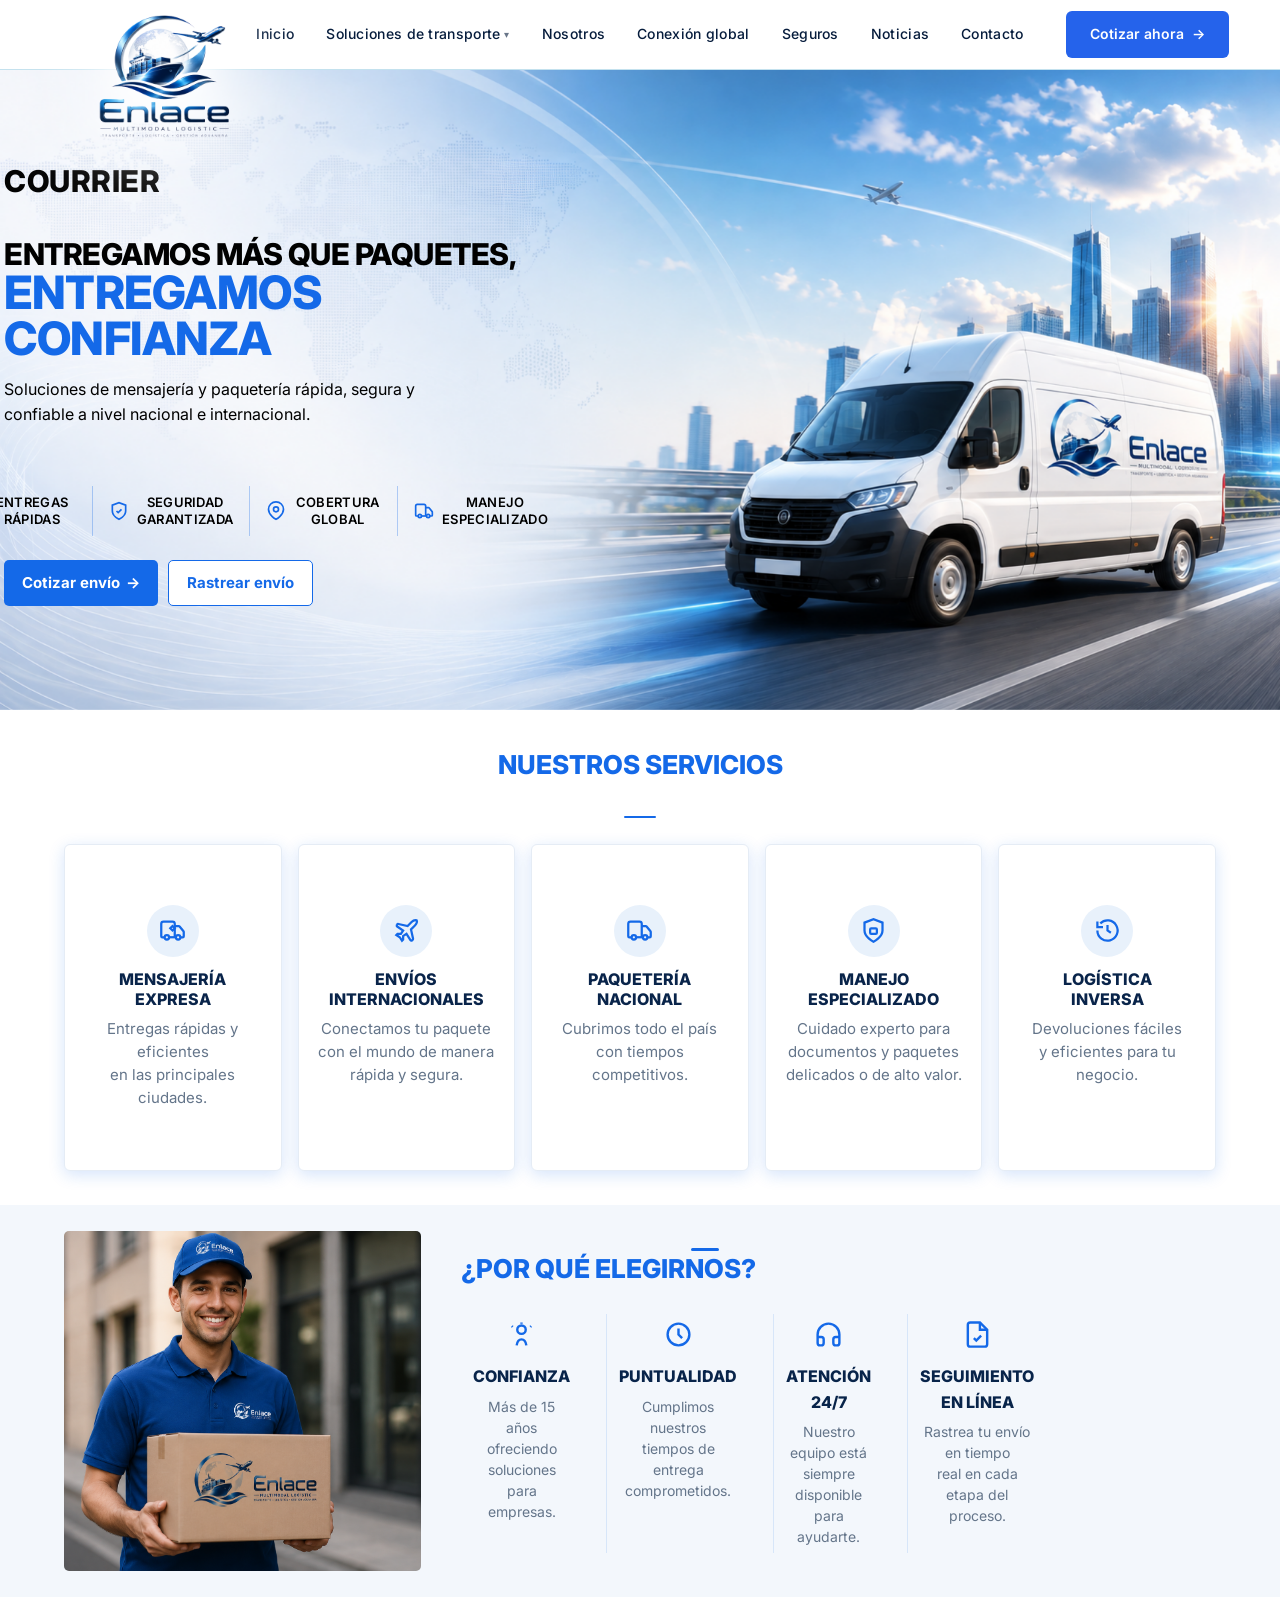
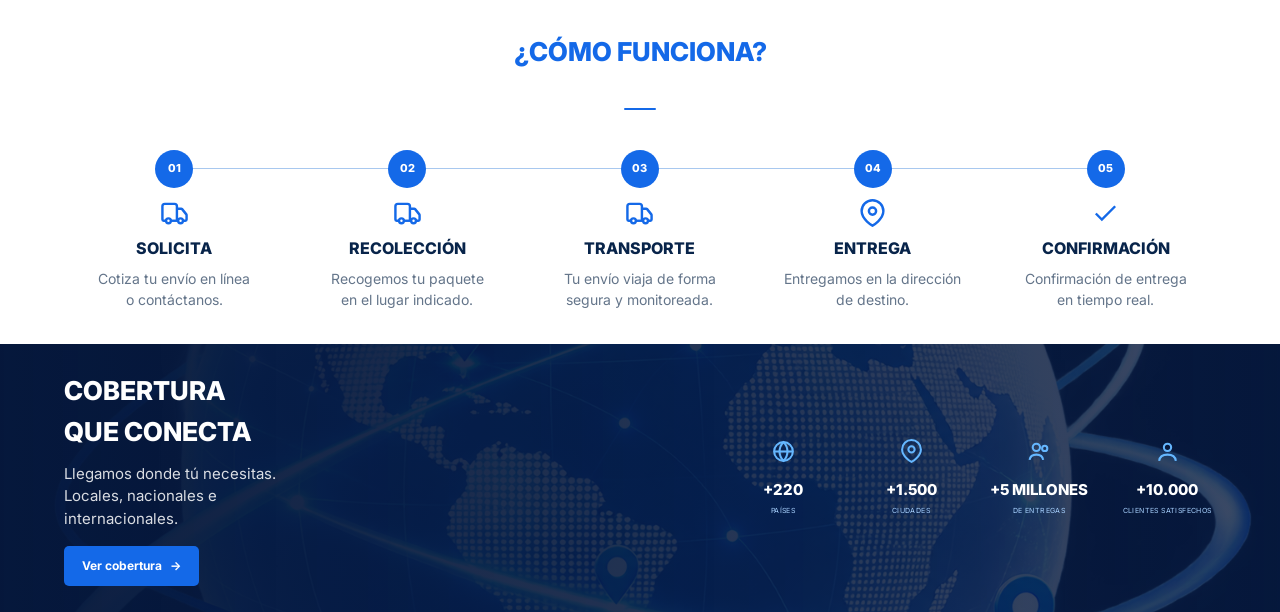
==== commit 1202c71b: "Ajustes de navbar, logo fijo, dropdown, colores y responsive en todas las paginas" ====
--- a/courrier.html
+++ b/courrier.html
@@ -11,22 +11,24 @@
   <link rel="stylesheet" href="styles.css?v=52" />
   <link rel="icon" type="image/png" href="favicon.png" />
 </head>
-<body class="navbar-dark">
+<body class="page-courrier">
+  <!-- LOGO FIJO -->
+  <a href="index.html" class="fixed-logo">
+    <img src="logo.png" alt="Enlace Multimodal Logistics" />
+  </a>
 
     <!-- NAVBAR -->
   <header class="navbar" id="navbar">
     <div class="nav-container">
-      <a class="nav-brand" href="index.html">
-          <img src="logo.png" alt="Enlace Multimodal Logistics" class="brand-logo" />
-      </a>
+
       <nav class="nav-links">
         <a href="index.html">Inicio</a>
         <div class="nav-dropdown">
-          <a href="javascript:void(0)" class="active">Soluciones de transporte <span class="arrow-down">▾</span></a>
+          <a href="javascript:void(0)">Soluciones de transporte <span class="arrow-down">▾</span></a>
           <div class="nav-dropdown-menu">
             <a href="transporte-aereo.html">Transporte Aéreo</a>
+            <a href="transporte-maritimo.html">Transporte Marítimo</a>
             <a href="transporte-terrestre.html">Transporte Terrestre</a>
-            <a href="transporte-maritimo.html">Transporte Marítimo</a>
             <a href="transporte-otm.html">Transporte OTM</a>
             <a href="courrier.html">Courrier</a>
           </div>
--- a/styles.css
+++ b/styles.css
@@ -55,17 +55,32 @@
   position: relative;
   z-index: 1000;
   background: rgba(255, 255, 255, 0.01);
-  -webkit-backdrop-filter: blur(12px);
-  backdrop-filter: blur(12px);
+  border-bottom: none;
+  height: 70px;
+  overflow: visible;
+  margin-left: 280px;
+}
+.nav-links a {
+  color: #FFFFFF;
+  font-size: 14px;
+  font-weight: 500;
+  transition: color 0.3s;
+  display: flex;
+  align-items: center;
+  gap: 4px;
+  letter-spacing: 0.3px;
+  white-space: nowrap;
+}
+.nav-links a:hover { color: #18BFFF; }
+.nav-container {
+  display: flex;
+  align-items: center;
+  justify-content: flex-end;
+  height: 70px;
+  padding: 0 4vw;
+  position: relative;
   border-bottom: 1px solid rgba(24, 191, 255, 0.16);
-}
-.nav-container {
-  display: flex;
-  align-items: center;
-  justify-content: flex-end;
-  height: auto;
-  padding: 0 4vw;
-  position: relative;
+  overflow: visible;
 }
 .nav-brand {
   margin-right: auto;
@@ -74,6 +89,16 @@
   align-items: center;
   gap: 10px;
   color: var(--white);
+  overflow: visible;
+}
+.brand-logo {
+  width: 120px;
+  height: auto;
+  object-fit: contain;
+  filter: drop-shadow(0 0 18px rgba(255, 255, 255, 0.55));
+  transform: scale(3);
+  transform-origin: left bottom;
+  margin-top: 30px;
 }
 /* Halo claro detrás del logo para separarlo del fondo */
 .nav-brand::before {
@@ -89,17 +114,120 @@
   pointer-events: none;
   z-index: 0;
 }
-.nav-brand img {
-  position: relative;
-  z-index: 1;
+body.page-aereo .navbar {
+  background: #061C3C;
+  border-bottom: none;
+  margin-left: 0;
+}
+body.page-maritimo .navbar {
+  background: #061C3C;
+  border-bottom: none;
+  margin-left: 0;
+}
+body.page-maritimo .nav-dropdown-menu a { color: #FFFFFF; }
+body.page-maritimo .nav-dropdown-menu a:hover { background: #0D2E63; color: #18BFFF; }
+body.page-maritimo .nav-links a { color: #FFFFFF; }
+body.page-maritimo .nav-links a:hover { color: #18BFFF; }
+body.page-maritimo .nav-links .active { color: #18BFFF; }
+body.page-maritimo .nav-cta { background: #2563EB; color: #fff; }
+body.page-maritimo .nav-cta:hover { background: #1D4ED8; }
+body.page-terrestre .navbar {
+  background: #061C3C;
+  border-bottom: none;
+  margin-left: 0;
+}
+body.page-terrestre .nav-dropdown-menu a { color: #FFFFFF; }
+body.page-terrestre .nav-dropdown-menu a:hover { background: #0D2E63; color: #18BFFF; }
+body.page-terrestre .nav-links a { color: #FFFFFF; }
+body.page-terrestre .nav-links a:hover { color: #18BFFF; }
+body.page-terrestre .nav-links .active { color: #18BFFF; }
+body.page-terrestre .nav-cta { background: #2563EB; color: #fff; margin-right: 0; }
+body.page-terrestre .nav-cta:hover { background: #1D4ED8; }
+body.page-terrestre .fixed-logo img {
+  width: 230px;
+  filter: drop-shadow(0 0 15px rgba(255, 255, 255, 1)) drop-shadow(0 0 30px rgba(255, 255, 255, 1)) drop-shadow(0 0 50px rgba(255, 255, 255, 0.8));
+}
+body.page-otm .navbar {
+  background: #061C3C;
+  border-bottom: none;
+  margin-left: 0;
+}
+body.page-otm .nav-dropdown-menu a { color: #FFFFFF; }
+body.page-otm .nav-dropdown-menu a:hover { background: #0D2E63; color: #18BFFF; }
+body.page-otm .nav-links a { color: #FFFFFF; }
+body.page-otm .nav-links a:hover { color: #18BFFF; }
+body.page-otm .nav-links .active { color: #18BFFF; }
+body.page-otm .nav-cta { background: #2563EB; color: #fff; margin-right: 0; }
+body.page-otm .nav-cta:hover { background: #1D4ED8; }
+body.page-otm .fixed-logo img {
+  width: 230px;
+  filter: drop-shadow(0 0 15px rgba(255, 255, 255, 1)) drop-shadow(0 0 30px rgba(255, 255, 255, 1)) drop-shadow(0 0 50px rgba(255, 255, 255, 0.8));
+}
+body.page-courrier .navbar {
+  background: #FFFFFF;
+  border-bottom: 1px solid #e5e7eb;
+  margin-left: 0;
+}
+body.page-courrier .nav-dropdown-menu a { color: #061C3C; }
+body.page-courrier .nav-dropdown-menu a:hover { background: #F1F7FF; color: #2563EB; }
+body.page-courrier .nav-links a { color: #061C3C; }
+body.page-courrier .nav-links a:hover { color: #2563EB; }
+body.page-courrier .nav-links .active { color: #18BFFF; }
+body.page-courrier .nav-cta { background: #2563EB; color: #fff; margin-right: 0; }
+body.page-courrier .nav-cta:hover { background: #1D4ED8; }
+body.page-courrier .fixed-logo img {
+  width: 230px;
+}
+body.page-aereo .nav-dropdown-menu a { color: #FFFFFF; }
+body.page-aereo .nav-dropdown-menu a:hover { background: #0D2E63; color: #18BFFF; }
+body.page-aereo .nav-links a { color: #FFFFFF; }
+body.page-aereo .nav-links a:hover { color: #18BFFF; }
+body.page-aereo .nav-links .active { color: #18BFFF; }
+body.page-aereo .nav-cta { background: #2563EB; color: #fff; margin-right: 0; }
+body.page-aereo .nav-cta:hover { background: #1D4ED8; }
+body.page-aereo .fixed-logo img { width: 230px; }
+body.navbar-dark .fixed-logo img {
+  width: 200px;
+  filter: drop-shadow(0 2px 8px rgba(0, 0, 0, 0.5));
+}
+body.seguros-page .fixed-logo img {
+  width: 240px;
+}
+body.seguros-page .nav-cta { margin-right: 0 !important; }
+body.seguros-page .nav-container { justify-content: flex-end; }
+body.page-maritimo .fixed-logo img {
+  width: 230px;
+  filter: drop-shadow(0 0 15px rgba(255, 255, 255, 1)) drop-shadow(0 0 30px rgba(255, 255, 255, 1)) drop-shadow(0 0 50px rgba(255, 255, 255, 0.8));
+}
+body.navbar-dark .navbar {
+  margin-left: 0;
+}
+body.navbar-dark .nav-container {
+  justify-content: center;
 }
 .brand-icon { width: 36px; height: 36px; }
-.brand-logo {
-  width: 160px;
+
+/* Logo fijo superior izquierda - se oculta al hacer scroll */
+.fixed-logo {
+  position: fixed;
+  top: 0px;
+  left: 50px;
+  z-index: 9999;
+  display: block;
+  transition: opacity 0.3s ease, transform 0.3s ease;
+}
+.fixed-logo.hidden {
+  opacity: 0;
+  pointer-events: none;
+  transform: translateY(-20px);
+}
+.fixed-logo img {
+  width: 280px;
   height: auto;
   object-fit: contain;
-  filter: drop-shadow(0 0 18px rgba(255, 255, 255, 0.55));
-}
+  filter: drop-shadow(0 0 15px rgba(255, 255, 255, 1)) drop-shadow(0 0 30px rgba(255, 255, 255, 1)) drop-shadow(0 0 50px rgba(255, 255, 255, 0.8));
+}
+
 .brand-text { display: flex; flex-direction: column; }
 .brand-name {
   font-size: 20px;
@@ -219,6 +347,7 @@
   font-size: 14px;
   font-weight: 600;
   transition: background 0.3s, transform 0.3s;
+  margin-right: 20px;
 }
 .nav-cta:hover {
   background: var(--blue-hover);
@@ -249,6 +378,11 @@
 body.navbar-light .nav-toggle span { background: #071C43; }
 body.navbar-light .nav-dropdown-menu a { color: #071C43; }
 body.navbar-light .nav-dropdown-menu a:hover { background: #F1F7FF; color: #2563EB; }
+body.navbar-light .nav-cta { margin-right: 0 !important; }
+body.navbar-light .fixed-logo img {
+  width: 240px;
+  filter: drop-shadow(0 2px 8px rgba(0, 0, 0, 0.3));
+}
 
 /* Navbar azul oscuro (héroes con imagen) */
 body.navbar-dark .navbar { background: #071A3A; }
@@ -296,7 +430,7 @@
    ============================================ */
 .hero {
   position: relative;
-  min-height: 100vh;
+  min-height: 80vh;
   display: flex;
   flex-direction: column;
   justify-content: flex-end;
@@ -322,9 +456,15 @@
   background-image: url('fondo.png');
   animation-delay: 0s;
 }
+.hero-slide--1::after {
+  background: rgba(10, 25, 47, 0.55);
+}
 .hero-slide--2 {
   background-image: url('carrusel1.png');
   animation-delay: 2.5s;
+}
+.hero-slide--2::after {
+  background: linear-gradient(to right, rgba(10, 25, 47, 0.85) 0%, rgba(10, 25, 47, 0.5) 40%, rgba(10, 25, 47, 0.15) 70%, transparent 100%);
 }
 .hero-slide--3 {
   background-image: url('carrusel2.png');
@@ -383,6 +523,7 @@
   letter-spacing: 3px;
   color: var(--cyan);
   text-transform: uppercase;
+  margin-top: 180px;
   margin-bottom: 20px;
 }
 .hero h1 {
@@ -1078,7 +1219,7 @@
   background: rgba(10, 25, 47, 0.7);
   border: 1px solid rgba(59, 130, 246, 0.3);
   border-radius: 12px;
-  padding: 24px 14px;
+  padding: 18px 14px;
   text-align: center;
   position: relative;
   overflow: hidden;
@@ -1086,11 +1227,8 @@
   flex-direction: column;
   align-items: center;
   justify-content: center;
-  gap: 10px;
-  min-height: 200px;
-  opacity: 0;
-  transform: translateY(20px);
-  transition: opacity 0.7s cubic-bezier(0.22, 1, 0.36, 1), transform 0.7s cubic-bezier(0.22, 1, 0.36, 1), border-color 0.3s, box-shadow 0.3s;
+  gap: 8px;
+  min-height: 150px;
 }
 .stat-card.stat-card-visible {
   opacity: 1;
@@ -1931,7 +2069,7 @@
    ============================================ */
 .footer {
   background: var(--navy);
-  padding: 60px 0 0;
+  padding: 80px 0 0;
 }
 .footer-grid {
   display: grid;
@@ -1940,7 +2078,7 @@
   padding-bottom: 40px;
   border-bottom: 1px solid rgba(255,255,255,0.08);
 }
-.footer-brand .nav-brand { margin-bottom: 16px; }
+.footer-brand .nav-brand { margin-bottom: 16px; margin-top: 40px; }
 .footer-brand p {
   color: var(--gray-400);
   font-size: 13px;
@@ -2017,7 +2155,7 @@
   .trust-item:nth-child(2) { border-right: none; }
   .services-container { grid-template-columns: 1fr; gap: 40px; }
   .services-intro { padding-top: 0; }
-  .brand-logo { width: 145px; }
+  .brand-logo { width: 120px; height: auto; transform: scale(2.5); transform-origin: left center; }
   .hero { margin-top: -132px; }
   .svc-globe { width: 270px; left: 80px; top: 200px; }
   .services-grid { grid-template-columns: repeat(2, 1fr); }
@@ -2043,8 +2181,8 @@
   .container { width: min(100% - 32px, 600px); }
   .nav-links, .nav-cta { display: none; }
   .nav-toggle { display: flex; }
-  .nav-container { height: auto; }
-  .brand-logo { width: 130px; height: auto; }
+  .nav-container { height: 70px; }
+  .brand-logo { width: 100px; height: auto; transform: scale(2.4); transform-origin: left center; }
   .hero { margin-top: -110px; }
   .mobile-menu { top: 110px; }
   .hero-content { padding-top: 90px; padding-bottom: 100px; }
@@ -2112,7 +2250,7 @@
 }
 
 @media (max-width: 480px) {
-  .brand-logo { width: 120px; height: auto; }
+  .brand-logo { width: 90px; height: auto; transform: scale(2.2); transform-origin: left center; }
   .hero { margin-top: -96px; }
   .mobile-menu { top: 96px; }
   .hero-buttons { flex-direction: column; }
@@ -2807,7 +2945,7 @@
   width: 100%;
   min-height: 0;
   height: auto;
-  padding: 60px 0 160px;
+  padding: 120px 0 160px;
   overflow: hidden;
 }
 .seg-hero .back-arrow {
@@ -7258,6 +7396,10 @@
 body.has-light-header .navbar .nav-cta {
   color: #FFFFFF;
 }
+body.has-light-header .fixed-logo img {
+  width: 230px;
+  filter: drop-shadow(0 2px 8px rgba(0, 0, 0, 0.3));
+}
 
 /* HERO */
 .nt-hero {
@@ -7297,7 +7439,8 @@
   padding: 0 24px;
   height: 100%;
   display: flex;
-  align-items: center;
+  align-items: flex-end;
+  padding-bottom: 40px;
 }
 .nt-hero-content {
   animation: ntFadeUp 0.7s ease-out both;
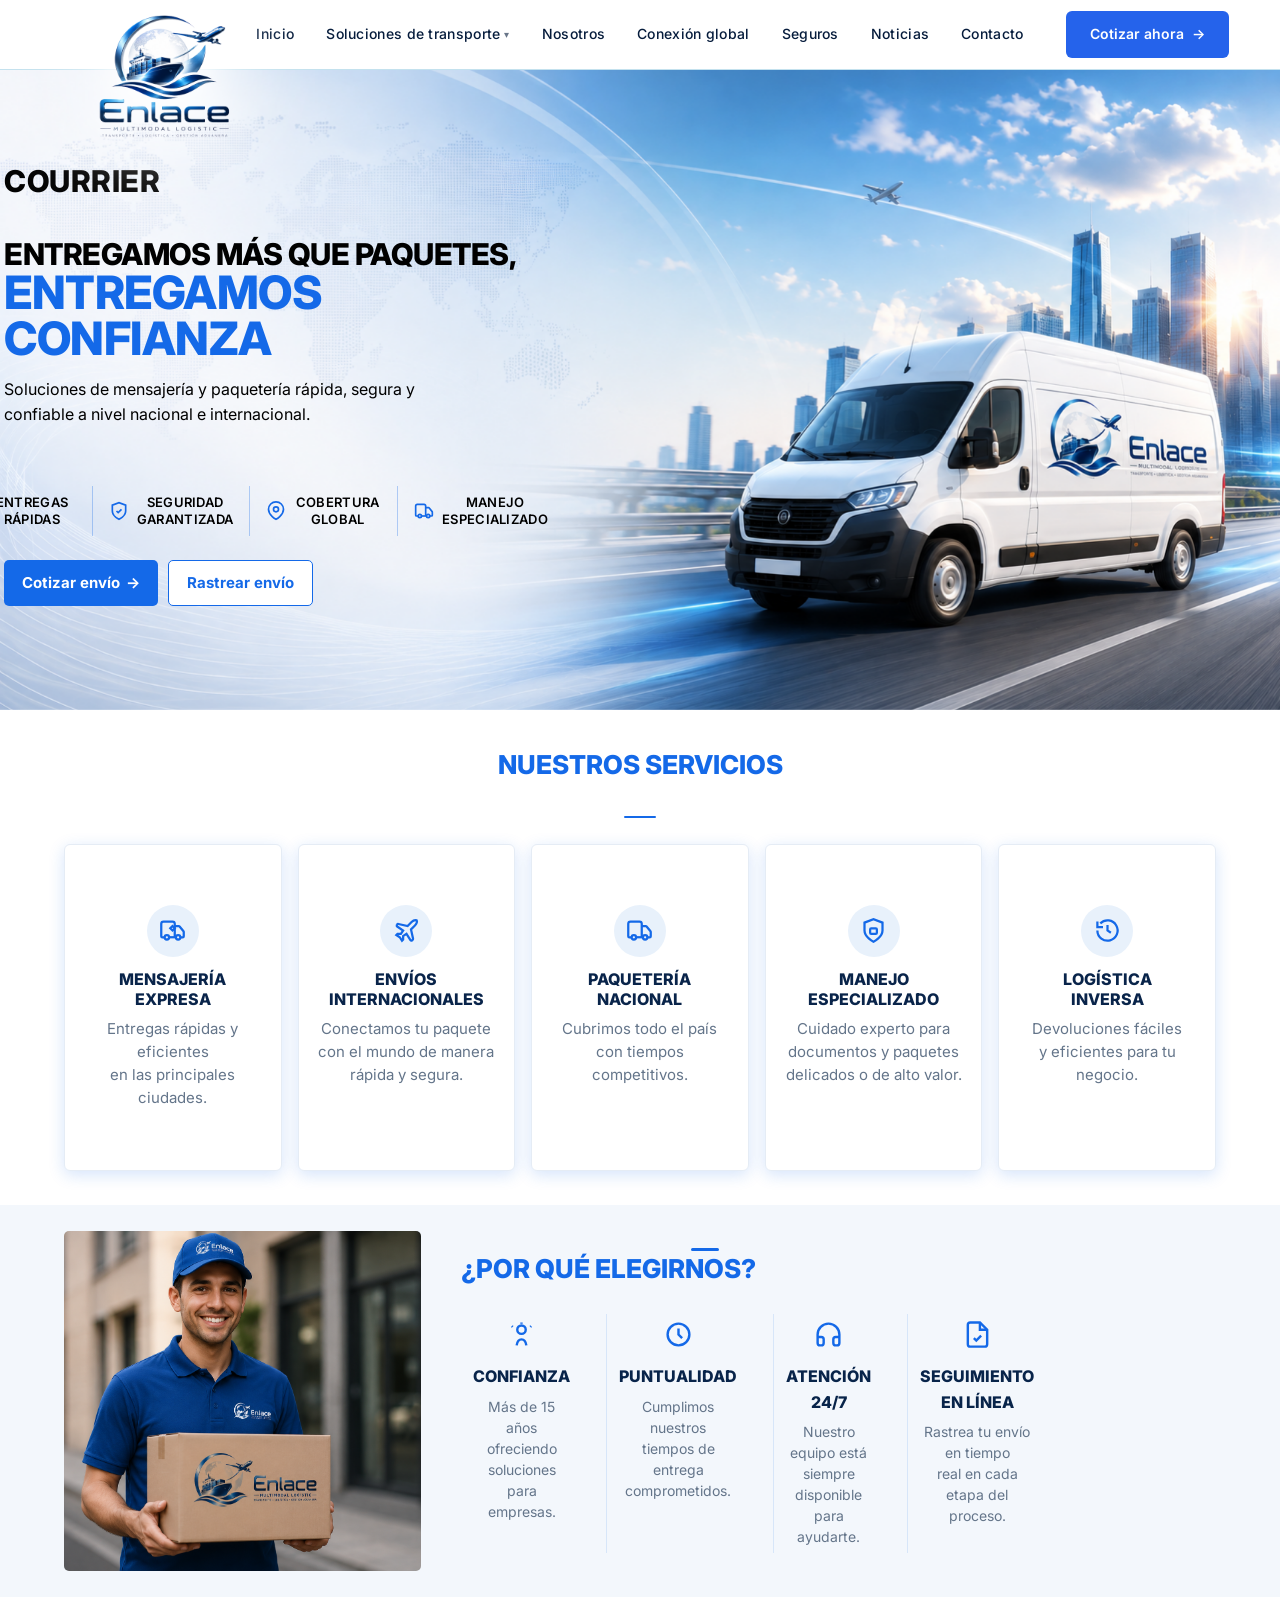
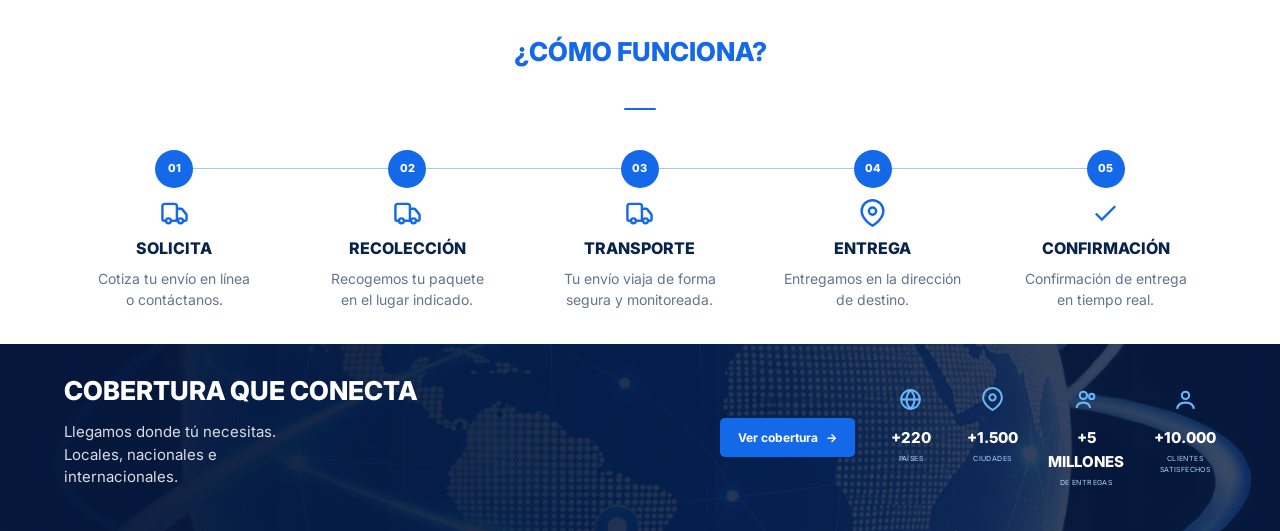
==== commit eaa4ccd4: "Ajustes navbar dropdown, logo, cobertura y footer en courrier, noticias y otros" ====
--- a/courrier.html
+++ b/courrier.html
@@ -214,8 +214,10 @@
       </div>
       <div class="cr-coverage-inner">
         <div class="cr-coverage-left">
-          <h2>COBERTURA<br>QUE CONECTA</h2>
-          <p>Llegamos donde tú necesitas. Locales, nacionales e internacionales.</p>
+          <div class="cr-coverage-text">
+            <h2>COBERTURA QUE CONECTA</h2>
+            <p>Llegamos donde tú necesitas. Locales, nacionales e internacionales.</p>
+          </div>
           <a class="cr-coverage-btn" href="index.html#contacto">Ver cobertura <span>→</span></a>
         </div>
         <div class="cr-coverage-stats">
--- a/styles.css
+++ b/styles.css
@@ -168,6 +168,7 @@
   border-bottom: 1px solid #e5e7eb;
   margin-left: 0;
 }
+body.page-courrier .nav-dropdown-menu { background: #FFFFFF; border: 1px solid #e5e7eb; backdrop-filter: blur(10px); }
 body.page-courrier .nav-dropdown-menu a { color: #061C3C; }
 body.page-courrier .nav-dropdown-menu a:hover { background: #F1F7FF; color: #2563EB; }
 body.page-courrier .nav-links a { color: #061C3C; }
@@ -191,10 +192,11 @@
   filter: drop-shadow(0 2px 8px rgba(0, 0, 0, 0.5));
 }
 body.seguros-page .fixed-logo img {
-  width: 240px;
+  width: 230px;
+  filter: drop-shadow(0 0 15px rgba(255, 255, 255, 1)) drop-shadow(0 0 30px rgba(255, 255, 255, 1)) drop-shadow(0 0 50px rgba(255, 255, 255, 0.8));
 }
 body.seguros-page .nav-cta { margin-right: 0 !important; }
-body.seguros-page .nav-container { justify-content: flex-end; }
+body.seguros-page .nav-container { justify-content: flex-end !important; }
 body.page-maritimo .fixed-logo img {
   width: 230px;
   filter: drop-shadow(0 0 15px rgba(255, 255, 255, 1)) drop-shadow(0 0 30px rgba(255, 255, 255, 1)) drop-shadow(0 0 50px rgba(255, 255, 255, 0.8));
@@ -376,6 +378,7 @@
 body.navbar-light .nav-links a { color: #071C43; }
 body.navbar-light .nav-links a:hover { color: #2563EB; }
 body.navbar-light .nav-toggle span { background: #071C43; }
+body.navbar-light .nav-dropdown-menu { background: #FFFFFF; border: 1px solid #e5e7eb; backdrop-filter: blur(10px); }
 body.navbar-light .nav-dropdown-menu a { color: #071C43; }
 body.navbar-light .nav-dropdown-menu a:hover { background: #F1F7FF; color: #2563EB; }
 body.navbar-light .nav-cta { margin-right: 0 !important; }
@@ -1565,6 +1568,8 @@
 .tracking-benefit {
   display: flex;
   flex-direction: column;
+  align-items: center;
+  text-align: center;
   gap: 9px;
 }
 .tb-icon {
@@ -4387,8 +4392,9 @@
   display: flex;
   justify-content: center;
 }
-.tt-map svg {
-  width: 200px;
+.tt-map svg,
+.tt-map img {
+  width: 280px;
   height: auto;
 }
 .tt-map-node {
@@ -6245,12 +6251,27 @@
   justify-content: space-between;
   gap: 30px;
 }
+.cr-coverage-left {
+  display: flex;
+  flex-direction: row;
+  align-items: center;
+  justify-content: space-between;
+  width: 100%;
+  gap: 20px;
+}
+.cr-coverage-text {
+  flex: 1;
+}
+.cr-coverage-text h2 {
+  white-space: nowrap;
+}
 .cr-coverage-left h2 {
   font-size: 26px;
   font-weight: 800;
   text-transform: uppercase;
   color: #FFFFFF;
   margin: 0 0 10px;
+  white-space: nowrap;
 }
 .cr-coverage-left p {
   font-size: 15px;
@@ -6272,6 +6293,7 @@
   text-decoration: none;
   white-space: nowrap;
   transition: background 0.25s;
+  flex-shrink: 0;
 }
 .cr-coverage-btn span { transition: transform 0.25s; }
 .cr-coverage-btn:hover { background: #0b52c0; }
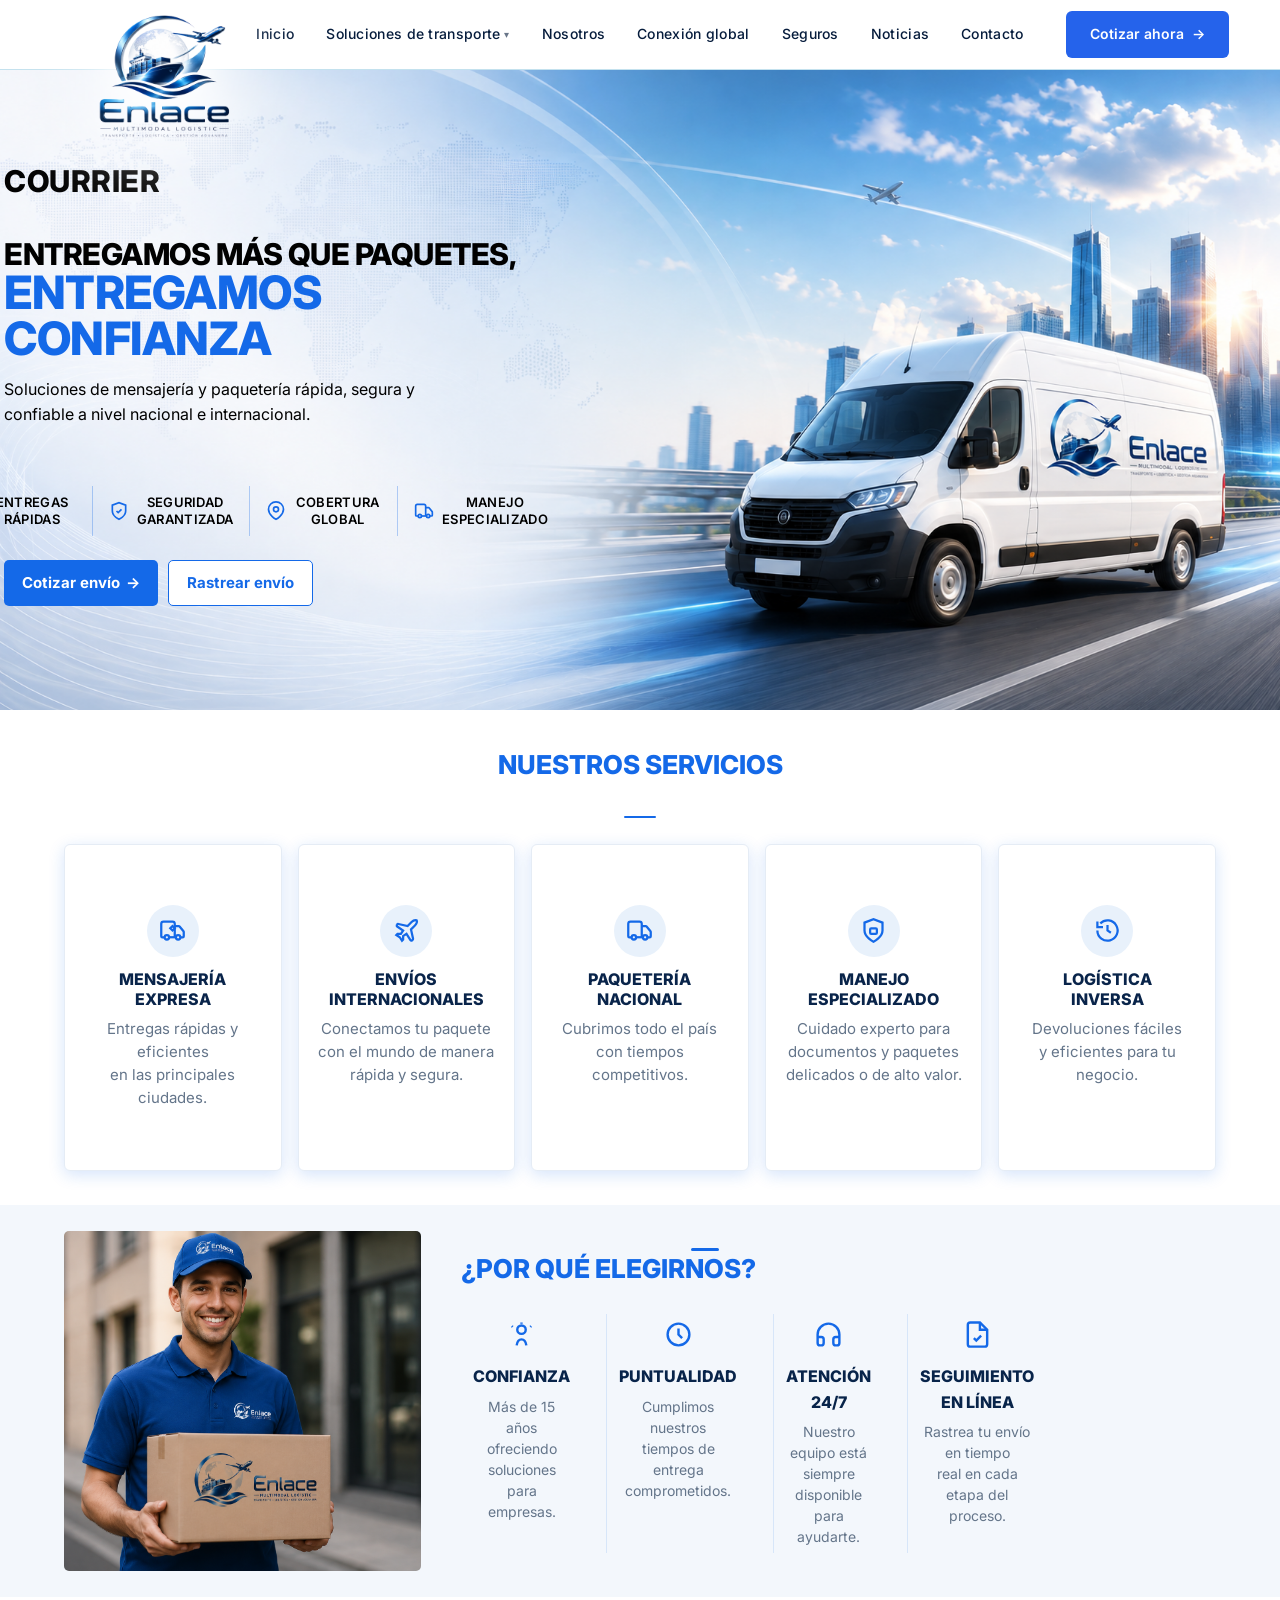
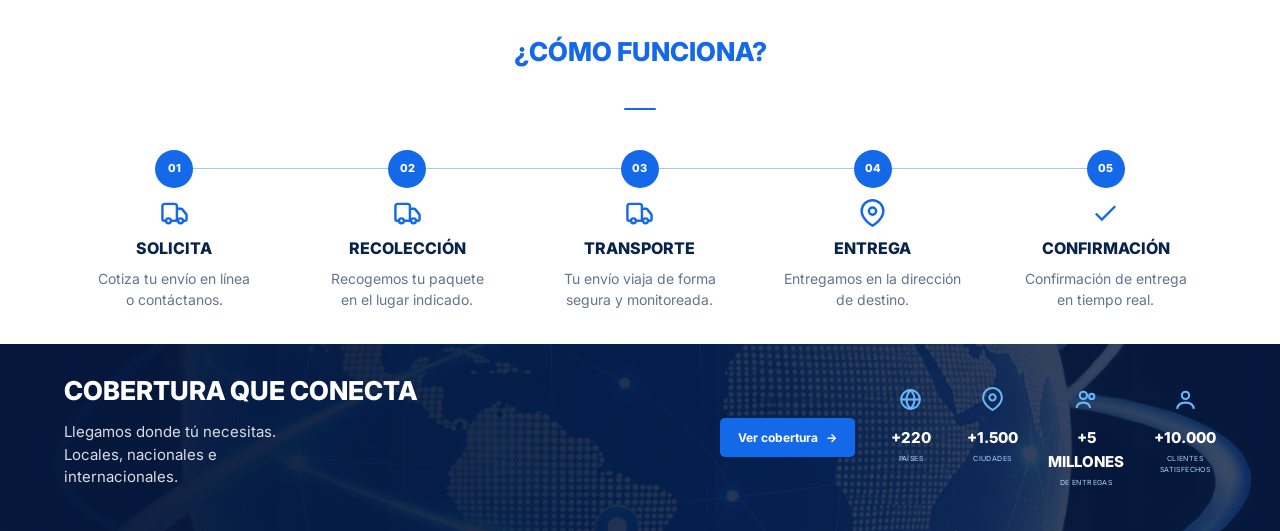
==== commit 7a2f2d5f: "Ajusta la versión móvil del sitio para que menú, héroes, tarjetas y pie se vean bien en el celular. " ====
--- a/courrier.html
+++ b/courrier.html
@@ -8,8 +8,8 @@
   <link rel="preconnect" href="https://fonts.googleapis.com">
   <link rel="preconnect" href="https://fonts.gstatic.com" crossorigin>
   <link href="https://fonts.googleapis.com/css2?family=Inter:wght@400;500;600;700;800&display=swap" rel="stylesheet">
-  <link rel="stylesheet" href="styles.css?v=52" />
-  <link rel="icon" type="image/png" href="favicon.png" />
+  <link rel="stylesheet" href="styles.css?v=100" />
+  <link rel="icon" type="image/png" href="favicon1.png" />
 </head>
 <body class="page-courrier">
   <!-- LOGO FIJO -->
@@ -49,7 +49,11 @@
   <!-- MOBILE MENU -->
   <div class="mobile-menu" id="mobileMenu">
     <a href="index.html">Inicio</a>
-    <a href="index.html#servicios">Soluciones de transporte</a>
+    <a href="transporte-aereo.html">Transporte Aéreo</a>
+    <a href="transporte-maritimo.html">Transporte Marítimo</a>
+    <a href="transporte-terrestre.html">Transporte Terrestre</a>
+    <a href="transporte-otm.html">Transporte OTM</a>
+    <a href="courrier.html">Courrier</a>
     <a href="nosotros.html">Nosotros</a>
     <a href="index.html#cobertura">Conexión global</a>
     <a href="seguros.html">Seguros</a>
@@ -91,7 +95,7 @@
           </div>
           <div class="cr-hero-buttons">
             <a href="index.html#contacto" class="cr-btn cr-btn--solid">Cotizar envío <span>→</span></a>
-            <a href="#contacto" class="cr-btn cr-btn--outline">Rastrear envío</a>
+            <a href="plataforma.html" class="cr-btn cr-btn--outline">Rastrear envío</a>
           </div>
         </div>
       </div>
--- a/styles.css
+++ b/styles.css
@@ -2904,6 +2904,17 @@
     );
   }
   .no-indicators-bar { grid-template-columns: repeat(2, 1fr); }
+  .no-indicator {
+    padding: 12px 14px;
+    gap: 10px;
+  }
+  .no-indicator-icon {
+    width: 40px;
+    height: 40px;
+    min-width: 40px;
+    border-radius: 10px;
+  }
+  .no-indicator-icon svg { width: 22px; height: 22px; }
   .no-indicator:nth-child(2)::after { display: none; }
   .no-map-text-inner { grid-template-columns: 1fr; gap: 40px; padding: 0 24px; }
   .no-map-quote { padding: 24px 20px; margin: 30px 16px 0; }
@@ -3430,6 +3441,20 @@
     grid-auto-columns: calc((100% - 12px) / 2);
     gap: 12px;
   }
+}
+
+@media (max-width: 768px) and (min-width: 481px) {
+  .seg-benefits {
+    display: flex;
+    flex-wrap: wrap;
+    justify-content: center;
+  }
+  .seg-benefit {
+    flex: 0 0 calc(100% / 3);
+    max-width: calc(100% / 3);
+  }
+  .seg-benefit:nth-child(4) { border-left: none; }
+  .seg-benefit:nth-child(5) { border-left: 1px solid rgba(20, 90, 200, 0.10); }
 }
 
 /* ============================================
@@ -5182,6 +5207,24 @@
   .tm-coverage-stats { flex-direction: column; align-items: center; }
 }
 
+@media (max-width: 768px) and (min-width: 481px) {
+  .tm-services-grid .tm-service:last-child {
+    grid-column: 1 / -1;
+    width: calc((100% - 16px) / 2);
+    justify-self: center;
+  }
+  .tm-why-benefits {
+    display: flex;
+    flex-wrap: wrap;
+    justify-content: center;
+    gap: 20px;
+  }
+  .tm-why-benefit {
+    flex: 0 0 calc((100% - 40px) / 3);
+    max-width: calc((100% - 40px) / 3);
+  }
+}
+
 /* ============================================
    TRANSPORTE OTM
    ============================================ */
@@ -5765,6 +5808,9 @@
   .otm-hero-inner { align-items: flex-start; padding-top: 70px; }
   .otm-hero-content { margin-left: 0; }
   .otm-hero-content h1 { font-size: 27px; }
+  .otm-why-left { text-align: center; }
+  .otm-why-left h2 { margin-left: 0; text-align: center; }
+  .otm-why-line { margin-left: auto; margin-right: auto; }
   .otm-services-grid { grid-template-columns: repeat(2, 1fr); }
   .otm-coverage-left { text-align: center; }
   .otm-coverage-left p { margin: 0 auto 14px; }
@@ -5800,6 +5846,14 @@
   .otm-services-grid { grid-template-columns: 1fr; }
   .otm-why-benefits { grid-template-columns: 1fr; }
   .otm-coverage-stats { flex-direction: column; align-items: center; }
+}
+
+@media (max-width: 768px) and (min-width: 481px) {
+  .otm-services-grid .otm-service:last-child {
+    grid-column: 1 / -1;
+    width: calc((100% - 16px) / 2);
+    justify-self: center;
+  }
 }
 
 /* ============================================
@@ -6361,6 +6415,8 @@
   .cr-hero-inner { align-items: flex-start; padding-top: 70px; }
   .cr-hero-content { margin-left: 0; }
   .cr-services-grid { grid-template-columns: repeat(2, 1fr); }
+  .cr-why-title { text-align: center; }
+  .cr-why-line { margin-left: auto; margin-right: auto; }
   .cr-process-track {
     grid-template-columns: 1fr;
     gap: 26px;
@@ -6394,6 +6450,14 @@
   .cr-services-grid { grid-template-columns: 1fr; }
   .cr-why-benefits { grid-template-columns: 1fr; }
   .cr-why-benefit + .cr-why-benefit { border-left: none; border-top: 1px solid rgba(20, 105, 232, 0.12); }
+}
+
+@media (max-width: 768px) and (min-width: 481px) {
+  .cr-services-grid .cr-service:last-child {
+    grid-column: 1 / -1;
+    width: calc((100% - 16px) / 2);
+    justify-self: center;
+  }
 }
 
 /* ============================================
@@ -7881,3 +7945,577 @@
   .nt-newsletter-form { flex-direction: column; align-items: stretch; width: 100%; }
   .nt-newsletter-form input { width: 100%; }
 }
+
+/* ============================================
+   PLATAFORMA DE RASTREO (aún no conectada)
+   ============================================ */
+.platform-soon {
+  min-height: calc(100vh - 220px);
+  display: flex;
+  align-items: center;
+  padding: 140px 0 80px;
+  background: var(--gray-50);
+}
+.platform-soon-card {
+  width: min(680px, 100%);
+  margin: 0 auto;
+  background: var(--white);
+  border: 1px solid var(--gray-200);
+  border-radius: var(--radius-xl);
+  padding: 48px 40px;
+  text-align: center;
+  box-shadow: var(--shadow-lg);
+}
+.platform-soon-card .section-tag {
+  display: inline-block;
+  color: var(--blue);
+  font-size: 12px;
+  font-weight: 700;
+  letter-spacing: 1.5px;
+}
+.platform-soon-card h1 {
+  font-size: clamp(28px, 4vw, 40px);
+  color: var(--navy);
+  line-height: 1.2;
+  margin: 12px 0 16px;
+}
+.platform-soon-card p {
+  color: var(--gray-600);
+  font-size: 16px;
+  margin-bottom: 12px;
+}
+.platform-soon-card .platform-guide {
+  color: var(--navy);
+  font-weight: 600;
+  margin-bottom: 28px;
+}
+.platform-soon-actions {
+  display: flex;
+  justify-content: center;
+  gap: 12px;
+  flex-wrap: wrap;
+  margin-top: 28px;
+}
+.btn-outline-dark {
+  background: transparent;
+  color: var(--navy);
+  border: 1.5px solid var(--gray-300);
+}
+.btn-outline-dark:hover {
+  border-color: var(--blue);
+  color: var(--blue);
+}
+@media (max-width: 480px) {
+  .platform-soon { padding: 120px 0 64px; }
+  .platform-soon-card { padding: 32px 20px; }
+}
+
+/* ============================================
+   MOBILE — encabezado, menú e inicio
+   Solo aplica por debajo de 768px.
+   ============================================ */
+@media (max-width: 768px) {
+  html, body { overflow-x: hidden; }
+  body { padding-top: 64px; }
+
+  .navbar {
+    position: fixed;
+    top: 0;
+    left: 0;
+    right: 0;
+    width: 100%;
+    height: 64px;
+    margin-left: 0;
+    background: #061C3C;
+    z-index: 1002;
+    overflow: visible;
+  }
+  .nav-container {
+    height: 64px;
+    justify-content: flex-end;
+    align-items: center;
+    gap: 0;
+    padding: 0 8px;
+    border-bottom: none;
+    background: transparent;
+  }
+  .nav-links,
+  .nav-cta { display: none; }
+  .nav-toggle {
+    display: flex;
+    width: 44px;
+    height: 44px;
+    align-items: center;
+    justify-content: center;
+    z-index: 1003;
+  }
+  body.page-courrier .nav-toggle span {
+    background: #1469E8;
+  }
+  body.page-courrier .navbar,
+  body.navbar-light .navbar,
+  body.has-light-header .navbar {
+    background: #ffffff;
+    border-bottom: 1px solid #e5e7eb;
+  }
+
+  .fixed-logo {
+    position: absolute;
+    left: 14px;
+    top: 6px;
+    z-index: 1003;
+  }
+  .fixed-logo img {
+    width: 156px !important;
+    max-height: none;
+    height: auto;
+    object-fit: contain;
+    object-position: left top;
+    filter: drop-shadow(0 0 15px rgba(255, 255, 255, 1)) drop-shadow(0 0 30px rgba(255, 255, 255, 1)) drop-shadow(0 0 50px rgba(255, 255, 255, 0.8));
+  }
+  body.page-courrier .fixed-logo img,
+  body.navbar-light .fixed-logo img,
+  body.has-light-header .fixed-logo img {
+    filter: drop-shadow(0 2px 8px rgba(0, 0, 0, 0.3));
+  }
+
+  .mobile-menu {
+    top: 64px;
+    z-index: 1001;
+    max-height: calc(100dvh - 64px);
+    overflow-y: auto;
+    padding: 52px 20px 28px;
+  }
+
+  .hero {
+    display: grid;
+    grid-template-columns: 1fr;
+    margin-top: 0;
+    min-height: 0;
+    justify-content: flex-start;
+    background: #06182f;
+  }
+  .hero-bg {
+    grid-row: 1;
+    grid-column: 1;
+    position: relative;
+    inset: auto;
+    width: 100%;
+    height: 100%;
+    aspect-ratio: auto;
+    min-height: 428px;
+  }
+  .hero-slide {
+    background-size: cover;
+    background-position: center center;
+  }
+  .hero-slide--1 { background-position: 70% center; }
+  .hero-slide--3 { background-position: center 42%; }
+  .hero-slide::after,
+  .hero-slide--1::after,
+  .hero-slide--2::after {
+    background: rgba(10, 25, 47, 0.45);
+  }
+  .hero-overlay,
+  .hero-overlay::after {
+    background: none;
+  }
+  .hero .container {
+    width: min(100% - 32px, 600px);
+    margin-left: auto;
+    margin-right: auto;
+    padding-left: 0;
+  }
+  .hero-content {
+    grid-row: 1;
+    grid-column: 1;
+    z-index: 2;
+    align-self: stretch;
+    display: flex;
+    flex-direction: column;
+    max-width: none;
+    padding-top: 96px;
+    padding-bottom: 28px;
+    transform: none;
+  }
+  .hero-tag {
+    margin-top: 0;
+    margin-bottom: 14px;
+    font-size: 12px;
+    letter-spacing: 1.8px;
+  }
+  .hero h1 {
+    font-size: 32px;
+    line-height: 1.2;
+    letter-spacing: -0.4px;
+    text-wrap: balance;
+    margin-bottom: 16px;
+  }
+  .hero h1 br { display: none; }
+  .hero-desc {
+    font-size: 16px;
+    line-height: 1.55;
+    max-width: none;
+    margin-bottom: 0;
+  }
+  .hero-buttons {
+    flex-direction: row;
+    flex-wrap: wrap;
+    gap: 12px;
+    margin-top: auto;
+    padding-top: 16px;
+  }
+  .hero-buttons .btn {
+    width: auto;
+    flex: 1 1 0;
+    justify-content: center;
+  }
+
+  .trust-bar {
+    grid-row: 2;
+    grid-column: 1;
+    position: relative;
+    z-index: 2;
+    left: auto;
+    bottom: auto;
+    transform: none;
+    width: 100%;
+    max-width: none;
+    margin-top: -12px;
+    padding: 0 16px 28px;
+    background: transparent;
+  }
+  .trust-bar .trust-container {
+    width: 100%;
+    margin: 0;
+    padding: 16px 14px;
+    gap: 16px 12px;
+    grid-template-columns: 1fr 1fr;
+  }
+  .trust-item {
+    justify-content: flex-start;
+    align-items: center;
+    text-align: left;
+    gap: 10px;
+    padding: 4px 2px;
+    border-right: none !important;
+  }
+  .trust-item strong { font-size: 14px; line-height: 1.3; }
+  .trust-item span { font-size: 12px; line-height: 1.35; margin-top: 2px; }
+
+  .svc-globe { display: none; }
+  .services-intro { position: relative; }
+
+  .why-us {
+    display: grid;
+    grid-template-columns: minmax(0, 0.92fr) minmax(0, 1.15fr);
+    column-gap: 12px;
+    row-gap: 28px;
+    align-items: start;
+    padding: 48px 14px 32px;
+  }
+  .why-us-inner { display: contents; }
+  .why-us-left { grid-column: 1 / -1; grid-row: 1; }
+  .why-us-right { grid-column: 1; grid-row: 2; min-width: 0; }
+  .why-us-bg {
+    grid-column: 2;
+    grid-row: 2;
+    position: relative;
+    top: auto;
+    left: auto;
+    right: auto;
+    bottom: auto;
+    order: unset;
+    height: 100%;
+    width: 100%;
+    align-self: stretch;
+  }
+  .why-us-image {
+    position: relative;
+    bottom: auto;
+    right: auto;
+    width: 100%;
+    height: 100%;
+    max-width: none;
+    opacity: 1;
+  }
+  .why-us-image img {
+    width: 100%;
+    height: 100%;
+    object-fit: cover;
+    object-position: center center;
+    -webkit-mask-image: none;
+    mask-image: none;
+  }
+
+  .tracking-visual-text { bottom: 64px; }
+
+  .footer { padding-top: 36px; }
+  .footer-brand .nav-brand { margin-top: 0; }
+  .footer-grid {
+    grid-template-columns: 1fr 1fr;
+    column-gap: 20px;
+    row-gap: 28px;
+  }
+  .footer-brand,
+  .footer-col:last-child { grid-column: 1 / -1; }
+
+  .no-hero,
+  .seg-hero,
+  .ta-hero,
+  .tt-hero,
+  .tm-hero,
+  .otm-hero,
+  .cr-hero,
+  .lg-hero,
+  .ad-hero,
+  .nt-hero {
+    position: relative;
+    height: auto;
+    min-height: 280px;
+    padding: 0;
+    display: block;
+    overflow: hidden;
+    background: #ffffff;
+  }
+  .ta-hero,
+  .tt-hero,
+  .tm-hero,
+  .otm-hero,
+  .lg-hero,
+  .seg-hero {
+    background: #06182f;
+  }
+  .ta-hero::before,
+  .tt-hero::before,
+  .tm-hero::before,
+  .otm-hero::before,
+  .lg-hero::before,
+  .seg-hero::before {
+    content: '';
+    position: absolute;
+    inset: 0;
+    z-index: 1;
+    pointer-events: none;
+    background: linear-gradient(90deg, rgba(6, 24, 47, 0.86) 0%, rgba(6, 24, 47, 0.62) 46%, rgba(6, 24, 47, 0.12) 70%, transparent 82%);
+  }
+  .no-hero::before,
+  .cr-hero::before,
+  .ad-hero::before,
+  .nt-hero::before {
+    content: '';
+    position: absolute;
+    inset: 0;
+    z-index: 1;
+    pointer-events: none;
+    background: linear-gradient(90deg, rgba(255, 255, 255, 0.92) 0%, rgba(255, 255, 255, 0.72) 48%, rgba(255, 255, 255, 0.15) 72%, transparent 84%);
+  }
+  .no-hero-bg,
+  .seg-hero-bg,
+  .ta-hero-bg,
+  .tt-hero-bg,
+  .tm-hero-bg,
+  .otm-hero-bg,
+  .cr-hero-bg,
+  .lg-hero-bg,
+  .ad-hero-bg,
+  .nt-hero-bg {
+    position: absolute;
+    inset: 0;
+    width: 100%;
+    height: 100%;
+    animation: none;
+  }
+  .no-hero-bg img,
+  .seg-hero-bg img,
+  .ta-hero-bg img,
+  .tt-hero-bg img,
+  .tm-hero-bg img,
+  .otm-hero-bg img,
+  .cr-hero-bg img,
+  .lg-hero-bg img,
+  .ad-hero-bg img,
+  .nt-hero-bg img {
+    position: absolute;
+    inset: 0;
+    width: 100%;
+    height: 100%;
+    max-height: none;
+    object-fit: cover;
+    object-position: 72% center;
+    display: block;
+    animation: none;
+  }
+  .no-hero-bg::after,
+  .seg-hero-bg::after,
+  .ta-hero-bg::after,
+  .tt-hero-bg::after,
+  .tm-hero-bg::after,
+  .otm-hero-bg::after,
+  .cr-hero-bg::after,
+  .lg-hero-bg::after,
+  .ad-hero-bg::after,
+  .nt-hero-bg::after {
+    content: none;
+  }
+  .tt-hero-shape,
+  .otm-hero-shape,
+  .tm-hero-waves,
+  .seg-routes {
+    display: none;
+  }
+  .no-hero .no-hero-inner,
+  .seg-hero .seg-hero-inner,
+  .ta-hero-inner,
+  .tt-hero-inner,
+  .tm-hero-inner,
+  .otm-hero-inner,
+  .cr-hero-inner,
+  .lg-hero-inner,
+  .ad-hero-inner,
+  .nt-hero-inner {
+    position: relative;
+    z-index: 2;
+    display: block;
+    width: auto;
+    height: auto;
+    max-width: none;
+    margin: 0;
+    padding: 52px 16px 22px;
+    background: transparent;
+  }
+  .no-hero .no-hero-inner {
+    padding-top: 104px;
+  }
+  .ta-hero-content,
+  .tt-hero-content,
+  .tm-hero-content,
+  .otm-hero-content,
+  .lg-hero-content,
+  .cr-hero-content,
+  .ad-hero-content,
+  .no-hero-text,
+  .seg-hero-text {
+    display: flex;
+    flex-direction: column;
+    align-items: flex-start;
+    width: auto;
+    margin-left: 0;
+    max-width: none;
+    min-width: 0;
+  }
+  .ta-hero-eyebrow,
+  .tt-hero-eyebrow,
+  .tm-hero-eyebrow,
+  .otm-hero-eyebrow,
+  .lg-hero-eyebrow,
+  .cr-hero-eyebrow,
+  .ad-pill,
+  .nt-hero-tag,
+  .no-hero .no-pill {
+    margin-top: 0;
+    margin-bottom: 6px;
+    font-size: 12px;
+    letter-spacing: 0.4px;
+    line-height: 1.2;
+    max-width: 68%;
+  }
+  .ta-hero-content h1,
+  .tt-hero-content h1,
+  .tm-hero-content h1,
+  .otm-hero-content h1,
+  .cr-hero-content h1,
+  .lg-hero-content h1,
+  .ad-hero-content h1,
+  .nt-hero-content h1,
+  .no-hero h1,
+  .seg-hero-text h1,
+  .ta-hero-title-line1,
+  .ta-hero-title-blue,
+  .tt-hero-line1,
+  .tt-hero-blue,
+  .tm-hero-line1,
+  .tm-hero-blue,
+  .otm-hero-line1,
+  .otm-hero-blue,
+  .cr-hero-line1,
+  .cr-hero-blue,
+  .lg-hero-line1,
+  .lg-hero-blue {
+    font-size: 20px;
+    line-height: 1.15;
+    letter-spacing: -0.2px;
+    margin-bottom: 8px;
+  }
+  .ta-hero-content h1,
+  .tt-hero-content h1,
+  .tm-hero-content h1,
+  .otm-hero-content h1,
+  .cr-hero-content h1,
+  .lg-hero-content h1,
+  .ad-hero-content h1,
+  .nt-hero-content h1,
+  .no-hero h1,
+  .seg-hero-text h1 {
+    max-width: 68%;
+  }
+  .ta-hero-desc,
+  .tt-hero-desc,
+  .tm-hero-desc,
+  .otm-hero-desc,
+  .cr-hero-desc,
+  .lg-hero-desc,
+  .ad-hero-desc,
+  .nt-hero-desc,
+  .no-hero-sub,
+  .seg-hero-text p {
+    font-size: 13px;
+    line-height: 1.4;
+    margin-bottom: 0;
+    max-width: 68%;
+  }
+  .seg-shield {
+    width: 36px;
+    height: 36px;
+    margin-bottom: 8px;
+  }
+  .ta-hero-benefits,
+  .tt-hero-benefits,
+  .tm-hero-benefits,
+  .otm-hero-benefits,
+  .lg-hero-benefits,
+  .cr-hero-benefits,
+  .cr-hero-buttons,
+  .ad-hero-panel,
+  .ad-hero-buttons {
+    width: 100%;
+    max-width: none;
+    margin-left: 0;
+    margin-top: 16px;
+    grid-template-columns: 1fr 1fr;
+  }
+  .ta-hero-benefits,
+  .tt-hero-benefits,
+  .tm-hero-benefits,
+  .otm-hero-benefits,
+  .lg-hero-benefits {
+    background: rgba(6, 24, 47, 0.45);
+    backdrop-filter: none;
+    -webkit-backdrop-filter: none;
+  }
+  .cr-hero-benefits {
+    gap: 10px;
+    background: none;
+    border: none;
+  }
+  .cr-hero-benefit {
+    background: rgba(6, 24, 47, 0.75);
+    border: none;
+    border-radius: 12px;
+    padding: 10px 8px;
+    color: #ffffff;
+  }
+  .cr-hero-benefit + .cr-hero-benefit {
+    border: none;
+  }
+}
